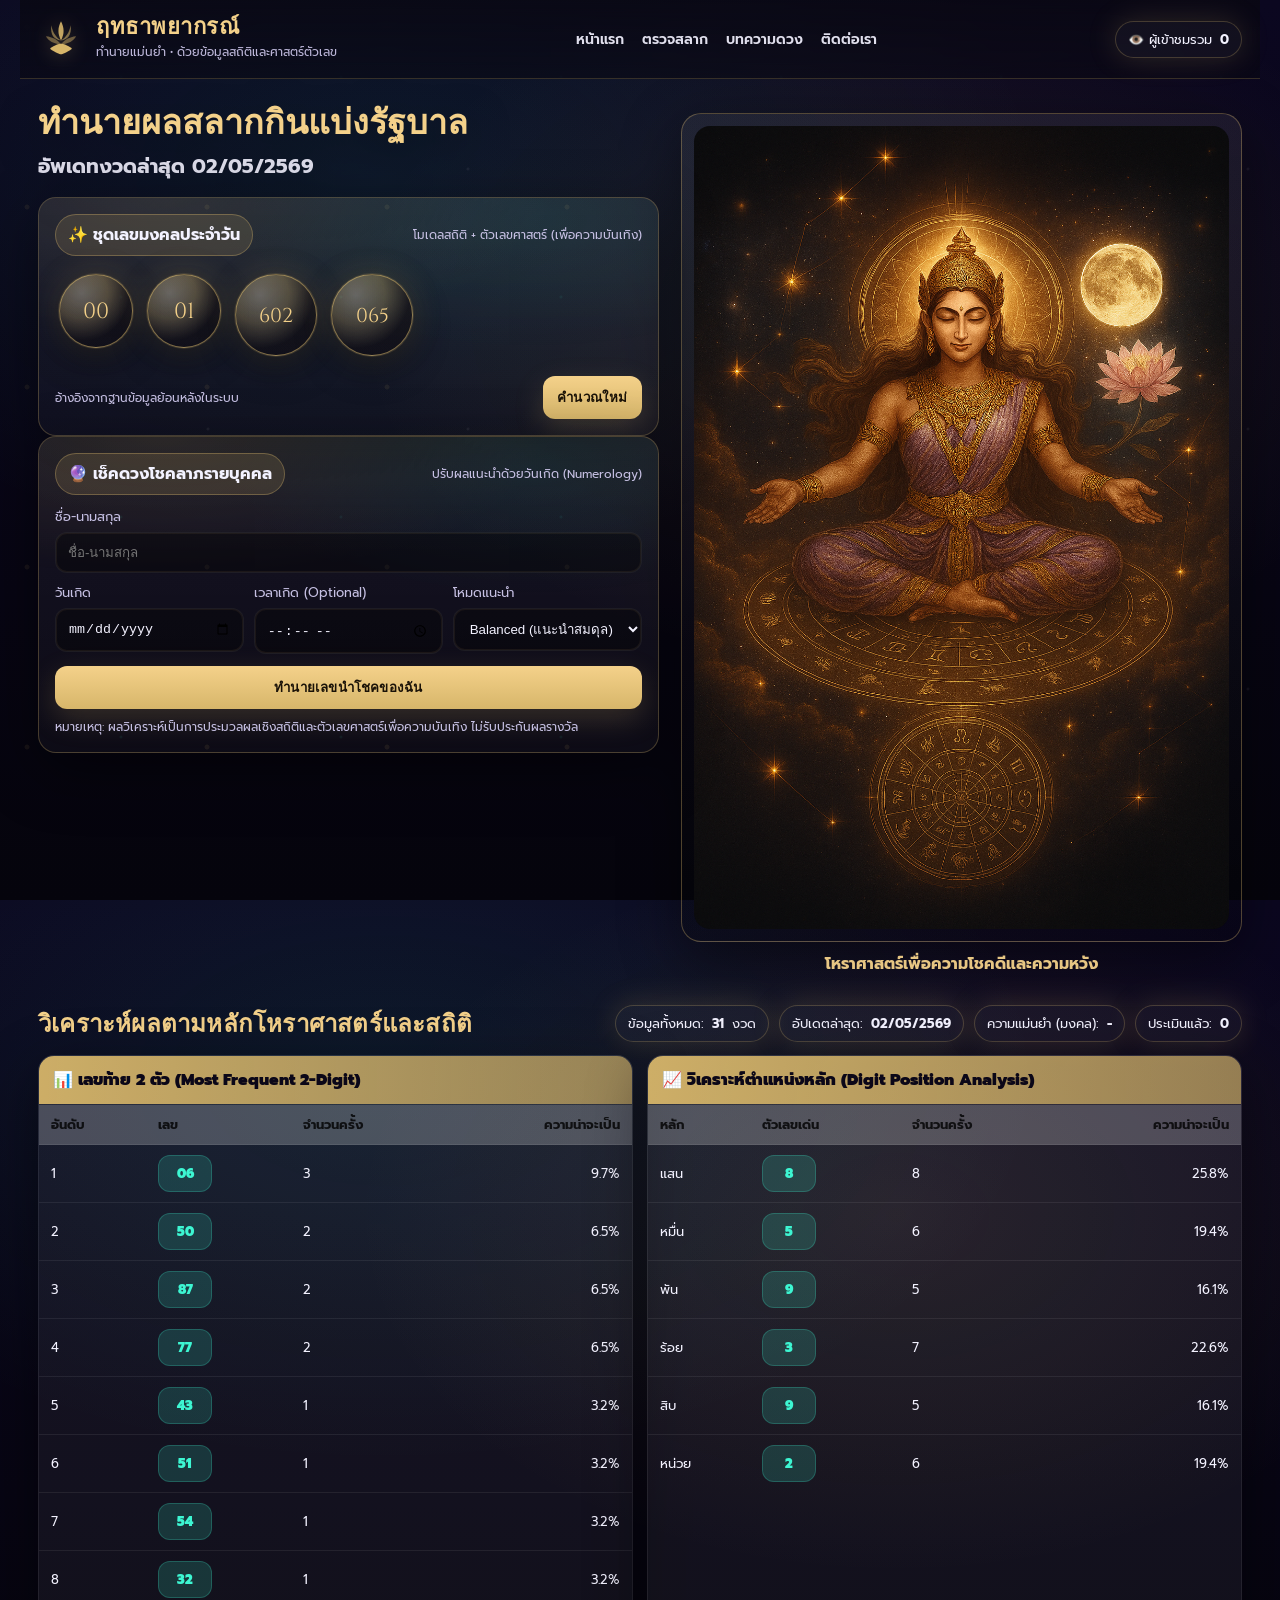
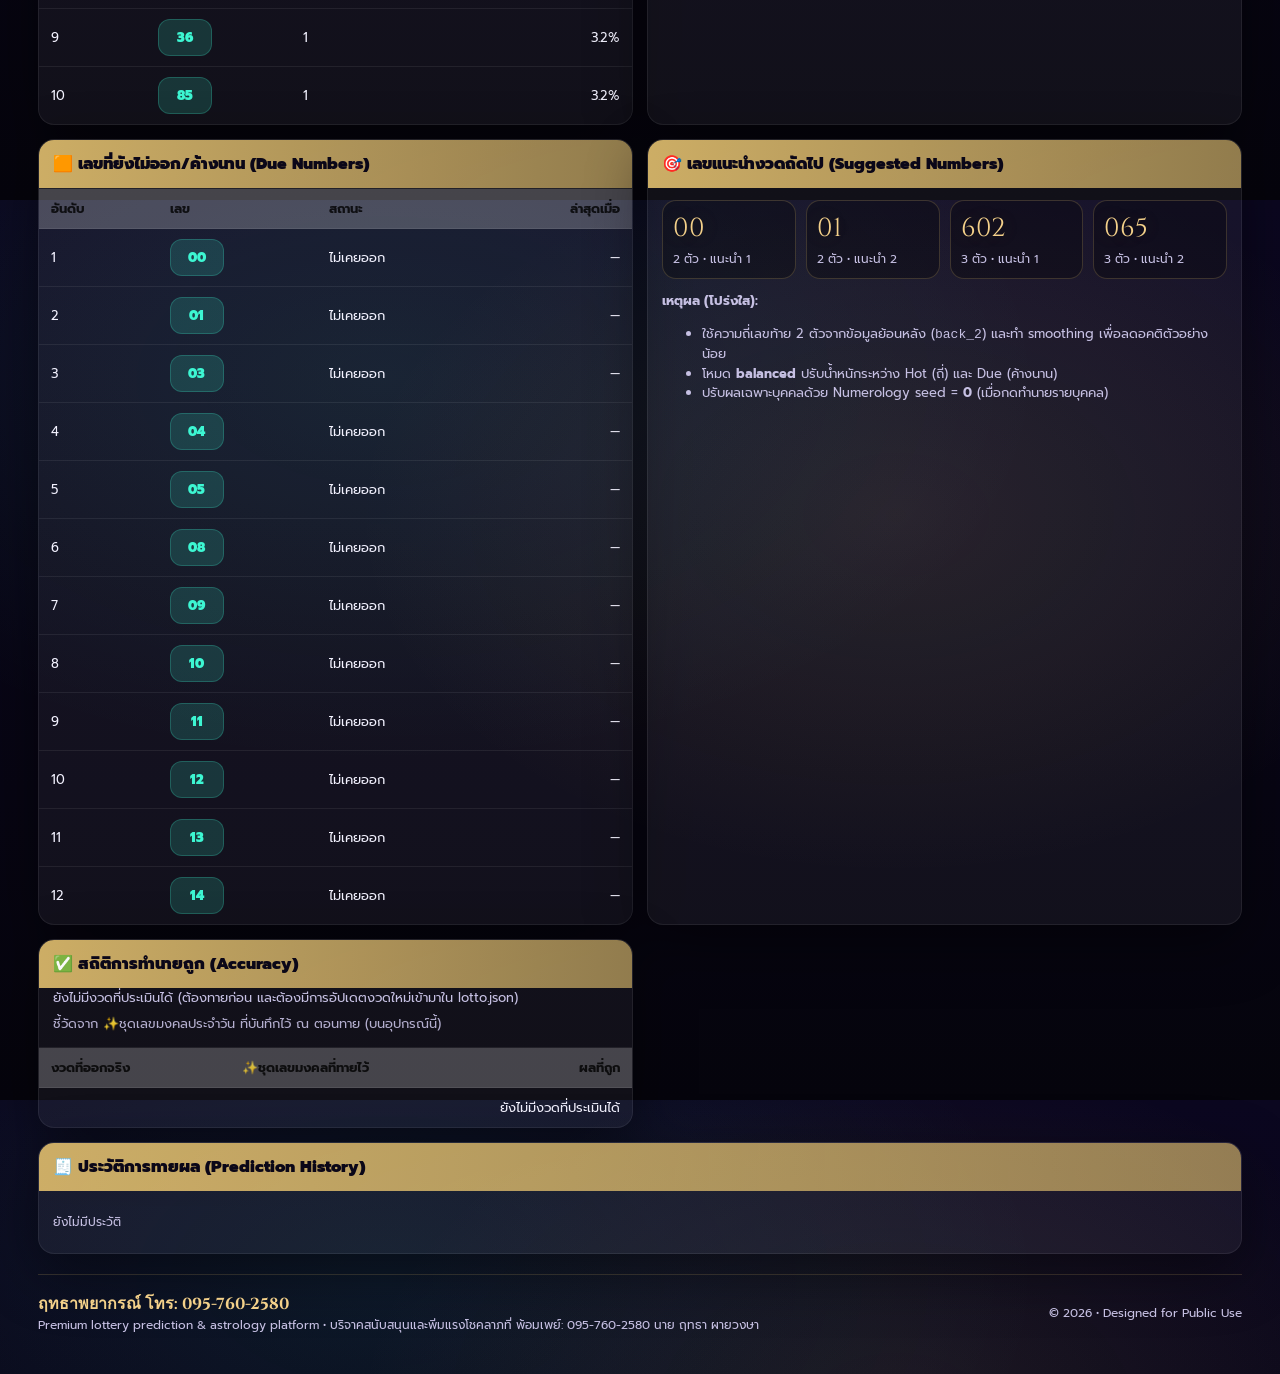
==== index.html @ 9508c060 "เปลี่ยนชื่อเพจเป็นฤทธาพยากรณ์" ====
<!DOCTYPE html>
<html lang="th">
<head>
  <meta charset="UTF-8" />
  <meta name="viewport" content="width=device-width, initial-scale=1.0" />
  <title>ฤทธาพยากรณ์ • Premium Lottery & Astrology</title>
  <link rel="preconnect" href="https://fonts.googleapis.com">
  <link rel="preconnect" href="https://fonts.gstatic.com" crossorigin>
  <link href="https://fonts.googleapis.com/css2?family=Cinzel:wght@500;700&family=Prompt:wght@300;400;600;700&display=swap" rel="stylesheet">
  <link rel="stylesheet" href="style.css" />
</head>
<body>
  <div class="bg" aria-hidden="true"></div>

  <header class="nav">
    <div class="brand">
      <div class="brand-mark" aria-hidden="true">
        <!-- Lotus / sacred mark (inline SVG) -->
        <svg width="44" height="44" viewBox="0 0 64 64" fill="none" xmlns="http://www.w3.org/2000/svg">
          <path d="M32 6c5 10 5 18 0 28C27 24 27 16 32 6Z" fill="currentColor" opacity="0.9"/>
          <path d="M18 12c2 11 7 18 14 22-10-1-16-8-14-22Z" fill="currentColor" opacity="0.55"/>
          <path d="M46 12c2 14-4 21-14 22 7-4 12-11 14-22Z" fill="currentColor" opacity="0.55"/>
          <path d="M10 28c10 1 17 5 22 12-11-1-18-5-22-12Z" fill="currentColor" opacity="0.45"/>
          <path d="M54 28c-4 7-11 11-22 12 5-7 12-11 22-12Z" fill="currentColor" opacity="0.45"/>
          <path d="M16 46c7-5 13-7 16-7s9 2 16 7c-8 6-14 8-16 8s-8-2-16-8Z" fill="currentColor"/>
        </svg>
      </div>
      <div class="brand-text">
        <div class="brand-title">ฤทธาพยากรณ์</div>
        <div class="brand-sub">ทำนายแม่นยำ • ด้วยข้อมูลสถิติและศาสตร์ตัวเลข</div>
      </div>
    </div>

    <nav class="menu" aria-label="Primary">
      <a href="#home">หน้าแรก</a>
      <a href="#check">ตรวจสลาก</a>
      <a href="#insight">บทความดวง</a>
      <a href="#contact">ติดต่อเรา</a>
    </nav>

    <div class="nav-meta" title="page views">
      <span class="pill">👁️ ผู้เข้าชมรวม <b id="viewer">0</b></span>
    </div>
  </header>

  <main class="wrap" id="home">
    <section class="hero">
      <div class="hero-left">
        <h1 class="hero-title">ทำนายผลสลากกินแบ่งรัฐบาล<br><span class="hero-date" id="drawDateLabel">งวดถัดไป</span></h1>

        <div class="panel">
          <div class="panel-head">
            <span class="panel-chip">✨ ชุดเลขมงคลประจำวัน</span>
            <span class="panel-note" id="modelNote">กำลังโหลดข้อมูล…</span>
          </div>
          <div class="lucky-row" id="luckyCircles" aria-live="polite"></div>
          <div class="panel-foot">
            <div class="hint">อ้างอิงจากฐานข้อมูลย้อนหลังในระบบ <code></code></div>
            <button class="btn" id="btnRefresh" type="button">คำนวณใหม่</button>
          </div>
        </div>

        <div class="panel" id="check">
          <div class="panel-head">
            <span class="panel-chip">🔮 เช็คดวงโชคลาภรายบุคคล</span>
            <span class="panel-note">ปรับผลแนะนำด้วยวันเกิด (Numerology)</span>
          </div>

          <div class="form">
            <label>ชื่อ-นามสกุล</label>
            <input id="nameInput" class="input" placeholder="ชื่อ-นามสกุล" autocomplete="name" />

            <div class="grid3">
              <div>
                <label>วันเกิด</label>
                <input id="dobInput" class="input" type="date" />
              </div>
              <div>
                <label>เวลาเกิด (Optional)</label>
                <input id="tobInput" class="input" type="time" />
              </div>
              <div>
                <label>โหมดแนะนำ</label>
                <select id="modeInput" class="input">
                  <option value="balanced">Balanced (แนะนำสมดุล)</option>
                  <option value="hot">Hot (ตามสถิติถี่)</option>
                  <option value="due">Due (เน้นเลขค้าง)</option>
                </select>
              </div>
            </div>

            <button class="btn btn-wide" id="btnPersonal" type="button">ทำนายเลขนำโชคของฉัน</button>
            <div class="disclaimer">หมายเหตุ: ผลวิเคราะห์เป็นการประมวลผลเชิงสถิติและตัวเลขศาสตร์เพื่อความบันเทิง ไม่รับประกันผลรางวัล</div>
          </div>
        </div>
      </div>

      <div class="hero-right" aria-label="Hero artwork panel">
        <div class="art-frame">
          <img id="heroImg" src="hero-main.png" alt="ภาพจักรวาลและวงล้อจักรราศี" onerror="this.style.display='none';document.getElementById('artFallback').style.display='grid'" />
          <div id="artFallback" class="art-fallback" style="display:none">วางไฟล์ภาพ: <code>hero-main.png</code></div>
        </div>
        <div class="art-caption">โหราศาสตร์เพื่อความโชคดีและความหวัง</div>
      </div>
    </section>

    <section class="dash" id="insight">
      <div class="dash-head">
        <h2>วิเคราะห์ผลตามหลักโหราศาสตร์และสถิติ</h2>
        <div class="dash-meta">
          <span class="pill">ข้อมูลทั้งหมด: <b id="totalDraws">0</b> งวด</span>
          <span class="pill">อัปเดตล่าสุด: <b id="latestDate">-</b></span>
          <span class="pill">ความแม่นยำ (มงคล): <b id="accuracyRate">-</b></span>
          <span class="pill">ประเมินแล้ว: <b id="accuracyCount">0</b></span>
        </div>
      </div>

      <div class="cards">
        <div class="card">
          <div class="card-title">📊 เลขท้าย 2 ตัว (Most Frequent 2-Digit)</div>
          <table class="table">
            <thead><tr><th>อันดับ</th><th>เลข</th><th>จำนวนครั้ง</th><th>ความน่าจะเป็น</th></tr></thead>
            <tbody id="tblTop2"></tbody>
          </table>
        </div>

        <div class="card">
          <div class="card-title">📈 วิเคราะห์ตำแหน่งหลัก (Digit Position Analysis)</div>
          <table class="table">
            <thead><tr><th>หลัก</th><th>ตัวเลขเด่น</th><th>จำนวนครั้ง</th><th>ความน่าจะเป็น</th></tr></thead>
            <tbody id="tblPos"></tbody>
          </table>
        </div>

        <div class="card">
          <div class="card-title">🟧 เลขที่ยังไม่ออก/ค้างนาน (Due Numbers)</div>
          <table class="table">
            <thead><tr><th>อันดับ</th><th>เลข</th><th>สถานะ</th><th>ล่าสุดเมื่อ</th></tr></thead>
            <tbody id="tblDue"></tbody>
          </table>
        </div>

        <div class="card">
          <div class="card-title">🎯 เลขแนะนำงวดถัดไป (Suggested Numbers)</div>
          <div class="suggest-grid" id="suggestGrid"></div>
          <div class="why" id="suggestWhy"></div>
        </div>

        <div class="card">
          <div class="card-title">✅ สถิติการทำนายถูก (Accuracy)</div>
          <div class="why" id="accuracyDetails">กำลังคำนวณ…</div>
          <table class="table">
            <thead><tr><th>งวดที่ออกจริง</th><th>✨ชุดเลขมงคลที่ทายไว้</th><th>ผลที่ถูก</th></tr></thead>
            <tbody id="tblHits"></tbody>
          </table>
        </div>

        <div class="card card-wide">
          <div class="card-title">🧾 ประวัติการทายผล (Prediction History)</div>
          <div id="history" class="history"></div>
        </div>
      </div>
    </section>

    <footer class="footer" id="contact">
      <div class="footer-inner">
        <div>
          <div class="footer-title">ฤทธาพยากรณ์ โทร: 095-760-2580</div>
          <div class="footer-sub">Premium lottery prediction & astrology platform • 
            บริจาคสนับสนุนและพิ่มแรงโชคลาภที่ พ้อมเพย์: 095-760-2580 นาย ฤทธา ผายวงษา</div>
        </div>
        <div class="footer-note">© <span id="yearNow"></span> • Designed for Public Use</div>
      </div>
    </footer>
  </main>

  <script src="app.js"></script>
</body>
</html>
---- style.css ----
/* Premium mystical theme */
:root{
  --bg1:#05040c;
  --bg2:#0b0720;
  --violet:#2a0f5a;
  --violet2:#140a32;
  --obsidian:#090812;
  --gold:#d7b66a;
  --gold2:#f4d18a;
  --teal:#3df6d2;
  --text:#f3f2ff;
  --muted:#c6c0e3;
  --card:rgba(255,255,255,.06);
  --border:rgba(215,182,106,.35);
  --glow:0 0 30px rgba(215,182,106,.18);
  --shadow:0 18px 60px rgba(0,0,0,.45);
}
*{box-sizing:border-box}
html,body{height:100%}
body{
  margin:0;
  font-family: Prompt, system-ui, -apple-system, Segoe UI, sans-serif;
  color:var(--text);
  background:radial-gradient(1200px 700px at 30% 20%, rgba(61,246,210,.08), transparent 55%),
             radial-gradient(900px 600px at 70% 35%, rgba(215,182,106,.10), transparent 60%),
             linear-gradient(180deg, var(--bg2), var(--bg1));
  overflow-x:hidden;
}

/* cosmic background overlay */
.bg{
  position:fixed; inset:0; pointer-events:none; z-index:-1;
  background:
    radial-gradient(circle at 15% 15%, rgba(215,182,106,.10) 0 2px, transparent 3px) 0 0/180px 180px,
    radial-gradient(circle at 55% 35%, rgba(61,246,210,.08) 0 1px, transparent 2px) 0 0/220px 220px,
    radial-gradient(circle at 80% 65%, rgba(255,255,255,.07) 0 1px, transparent 2px) 0 0/260px 260px;
  opacity:.85;
}

.wrap{max-width:1240px; margin:0 auto; padding:0 18px 40px}

/* NAV */
.nav{
  max-width:1240px; margin:0 auto;
  padding:16px 18px;
  display:flex; align-items:center; gap:18px; justify-content:space-between;
  position:sticky; top:0; backdrop-filter: blur(10px);
  border-bottom:1px solid rgba(215,182,106,.22);
  background:linear-gradient(180deg, rgba(9,8,18,.80), rgba(9,8,18,.55));
  z-index:10;
}
.brand{display:flex; gap:12px; align-items:center}
.brand-mark{width:46px; height:46px; display:grid; place-items:center; color:var(--gold); filter:drop-shadow(0 0 10px rgba(215,182,106,.35))}
.brand-title{font-family:Cinzel, serif; letter-spacing:.5px; font-weight:700; color:var(--gold2); font-size:22px; line-height:1}
.brand-sub{font-size:12px; color:var(--muted); opacity:.95; margin-top:4px}
.menu{display:flex; gap:18px; align-items:center}
.menu a{color:var(--text); text-decoration:none; font-weight:600; font-size:14px; opacity:.92}
.menu a:hover{color:var(--gold2); text-shadow:var(--glow)}
.nav-meta .pill{white-space:nowrap}

.pill{
  display:inline-flex; gap:8px; align-items:center;
  padding:8px 12px;
  border:1px solid rgba(215,182,106,.25);
  border-radius:999px;
  background:rgba(255,255,255,.04);
  box-shadow:var(--glow);
  font-size:13px;
}

/* HERO */
.hero{display:grid; grid-template-columns: 1.05fr .95fr; gap:22px; padding:26px 0 10px; align-items:start}
.hero-title{margin:0 0 14px; font-family:Cinzel, serif; font-size:34px; line-height:1.15; color:var(--gold2); text-shadow:0 12px 40px rgba(0,0,0,.55)}
.hero-date{display:inline-block; font-family:Prompt, sans-serif; font-size:20px; color:var(--text); opacity:.9}

.panel{
  background:linear-gradient(180deg, rgba(255,255,255,.06), rgba(255,255,255,.03));
  border:1px solid rgba(215,182,106,.28);
  border-radius:18px;
  padding:16px;
  box-shadow:var(--shadow);
  position:relative;
  overflow:hidden;
}
.panel:before{
  content:"";
  position:absolute; inset:-1px;
  background:radial-gradient(600px 220px at 20% 0%, rgba(215,182,106,.18), transparent 65%),
             radial-gradient(500px 220px at 80% 10%, rgba(61,246,210,.10), transparent 60%);
  opacity:.65;
  pointer-events:none;
}
.panel > *{position:relative}
.panel-head{display:flex; justify-content:space-between; align-items:center; gap:12px; margin-bottom:12px}
.panel-chip{display:inline-flex; align-items:center; gap:10px; padding:8px 12px; border-radius:999px; background:rgba(215,182,106,.14); border:1px solid rgba(215,182,106,.35); font-weight:700}
.panel-note{font-size:12px; color:var(--muted)}

.lucky-row{display:flex; gap:14px; flex-wrap:wrap; padding:6px 4px 10px}
.circle{
  width:74px; height:74px; border-radius:999px;
  display:grid; place-items:center;
  background:radial-gradient(circle at 30% 25%, rgba(255,255,255,.20), rgba(215,182,106,.12) 35%, rgba(9,8,18,.70) 65%),
             linear-gradient(180deg, rgba(215,182,106,.24), rgba(215,182,106,.08));
  border:1px solid rgba(215,182,106,.55);
  box-shadow: 0 0 0 1px rgba(215,182,106,.15), 0 12px 36px rgba(0,0,0,.45), 0 0 30px rgba(215,182,106,.22);
  font-family:Cinzel, serif;
  font-size:22px;
  color:var(--gold2);
}
.circle[data-kind="3d"]{width:82px; height:82px; font-size:20px}

.panel-foot{display:flex; justify-content:space-between; align-items:center; gap:12px; margin-top:10px}
.hint{font-size:12px; color:var(--muted)}

.form label{display:block; margin:10px 0 6px; color:var(--muted); font-size:13px}
.input{
  width:100%;
  padding:12px 12px;
  border-radius:12px;
  border:1px solid rgba(255,255,255,.08);
  background:rgba(0,0,0,.35);
  color:var(--text);
  outline:none;
  box-shadow: inset 0 0 0 1px rgba(215,182,106,.08);
}
.input:focus{border-color:rgba(215,182,106,.45); box-shadow:0 0 0 3px rgba(215,182,106,.13)}
.grid3{display:grid; grid-template-columns: 1fr 1fr 1fr; gap:10px}

.btn{
  border:none; cursor:pointer;
  padding:11px 14px;
  border-radius:12px;
  color:#1a1207;
  font-weight:800;
  letter-spacing:.2px;
  background: linear-gradient(180deg, var(--gold2), var(--gold));
  box-shadow: 0 10px 30px rgba(215,182,106,.20);
}
.btn:hover{filter:brightness(1.03)}
.btn:active{transform:translateY(1px)}
.btn-wide{width:100%; margin-top:12px}
.disclaimer{margin-top:10px; font-size:12px; color:var(--muted); line-height:1.4}

.hero-right{padding-top:8px}
.art-frame{
  border-radius:20px;
  border:1px solid rgba(215,182,106,.35);
  background:linear-gradient(180deg, rgba(255,255,255,.06), rgba(0,0,0,.25));
  padding:12px;
  box-shadow:var(--shadow);
}
.art-frame img{width:100%; height:auto; border-radius:16px; display:block}
.art-fallback{min-height:320px; border-radius:16px; display:grid; place-items:center; color:var(--muted); background:rgba(0,0,0,.25)}
.art-caption{text-align:center; margin-top:10px; color:var(--gold2); font-weight:700; opacity:.95}

/* DASH */
.dash{margin-top:18px}
.dash-head{display:flex; align-items:center; justify-content:space-between; gap:12px; flex-wrap:wrap; margin:16px 0 12px}
.dash-head h2{margin:0; font-family:Cinzel, serif; color:var(--gold2); letter-spacing:.2px}
.dash-meta{display:flex; gap:10px; flex-wrap:wrap}

.cards{display:grid; grid-template-columns: 1fr 1fr; gap:14px}
.card{
  background:rgba(255,255,255,.05);
  border:1px solid rgba(255,255,255,.07);
  border-radius:16px;
  overflow:hidden;
  box-shadow:var(--shadow);
}
.card-title{
  padding:12px 14px;
  font-weight:900;
  color:#0b0718;
  background:linear-gradient(90deg, rgba(215,182,106,.95), rgba(215,182,106,.65));
}
.table{width:100%; border-collapse:collapse}
.table th,.table td{padding:10px 12px; text-align:left; border-top:1px solid rgba(255,255,255,.07); font-size:13px}
.table th{color:rgba(0,0,0,.8); background:rgba(255,255,255,.22)}
.table td{color:var(--text)}
.table td:last-child, .table th:last-child{text-align:right}

.badge{
  display:inline-flex; align-items:center; justify-content:center;
  min-width:54px;
  padding:8px 10px;
  border-radius:12px;
  background:rgba(61,246,210,.16);
  border:1px solid rgba(61,246,210,.22);
  color:var(--teal);
  font-weight:900;
}

.suggest-grid{display:grid; grid-template-columns: repeat(4, 1fr); gap:10px; padding:12px 14px}
.suggest-box{
  border-radius:14px;
  background:rgba(0,0,0,.30);
  border:1px solid rgba(215,182,106,.22);
  padding:10px;
}
.suggest-num{font-family:Cinzel, serif; font-size:26px; color:var(--gold2); text-shadow:var(--glow)}
.suggest-tag{font-size:12px; color:var(--muted); margin-top:4px}

.why{padding:0 14px 14px; color:var(--muted); font-size:13px; line-height:1.5}

.card-wide{grid-column: 1 / -1}
.history{padding:12px 14px}
.history-item{padding:10px 0; border-top:1px solid rgba(255,255,255,.07)}
.history-item:first-child{border-top:none}
.history-meta{display:flex; justify-content:space-between; gap:10px; flex-wrap:wrap; color:var(--muted); font-size:12px}
.history-nums{margin-top:8px; display:flex; gap:8px; flex-wrap:wrap}
.smallpill{padding:8px 10px; border-radius:999px; border:1px solid rgba(215,182,106,.22); background:rgba(215,182,106,.10); color:var(--gold2); font-weight:900}

.footer{margin-top:20px; border-top:1px solid rgba(215,182,106,.22); padding:16px 0 0}
.footer-inner{display:flex; justify-content:space-between; align-items:center; gap:12px; flex-wrap:wrap}
.footer-title{font-family:Cinzel, serif; color:var(--gold2); font-weight:700}
.footer-sub{color:var(--muted); font-size:12px}
.footer-note{color:var(--muted); font-size:12px}

/* Responsive */
@media (max-width: 980px){
  .hero{grid-template-columns:1fr;}
  .grid3{grid-template-columns:1fr;}
  .cards{grid-template-columns:1fr;}
  .suggest-grid{grid-template-columns:repeat(2,1fr)}
  .menu{display:none}
}
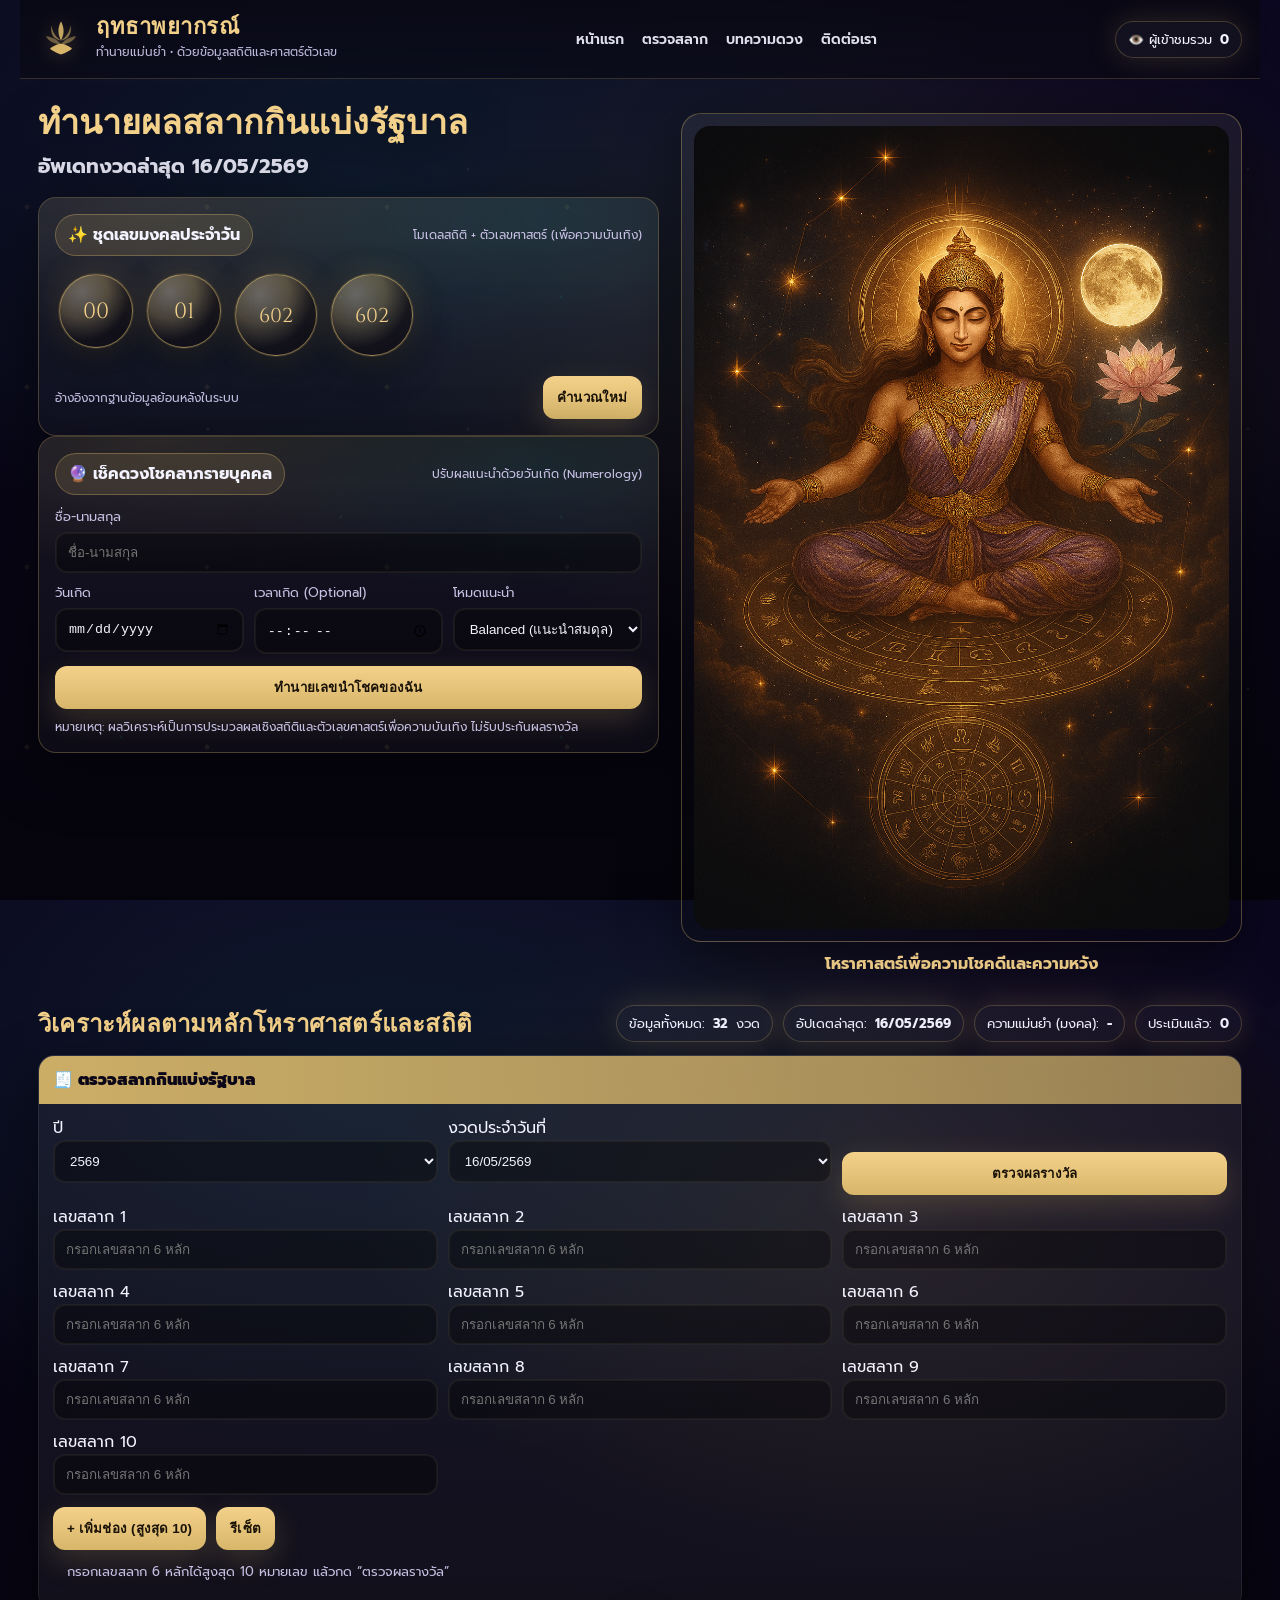
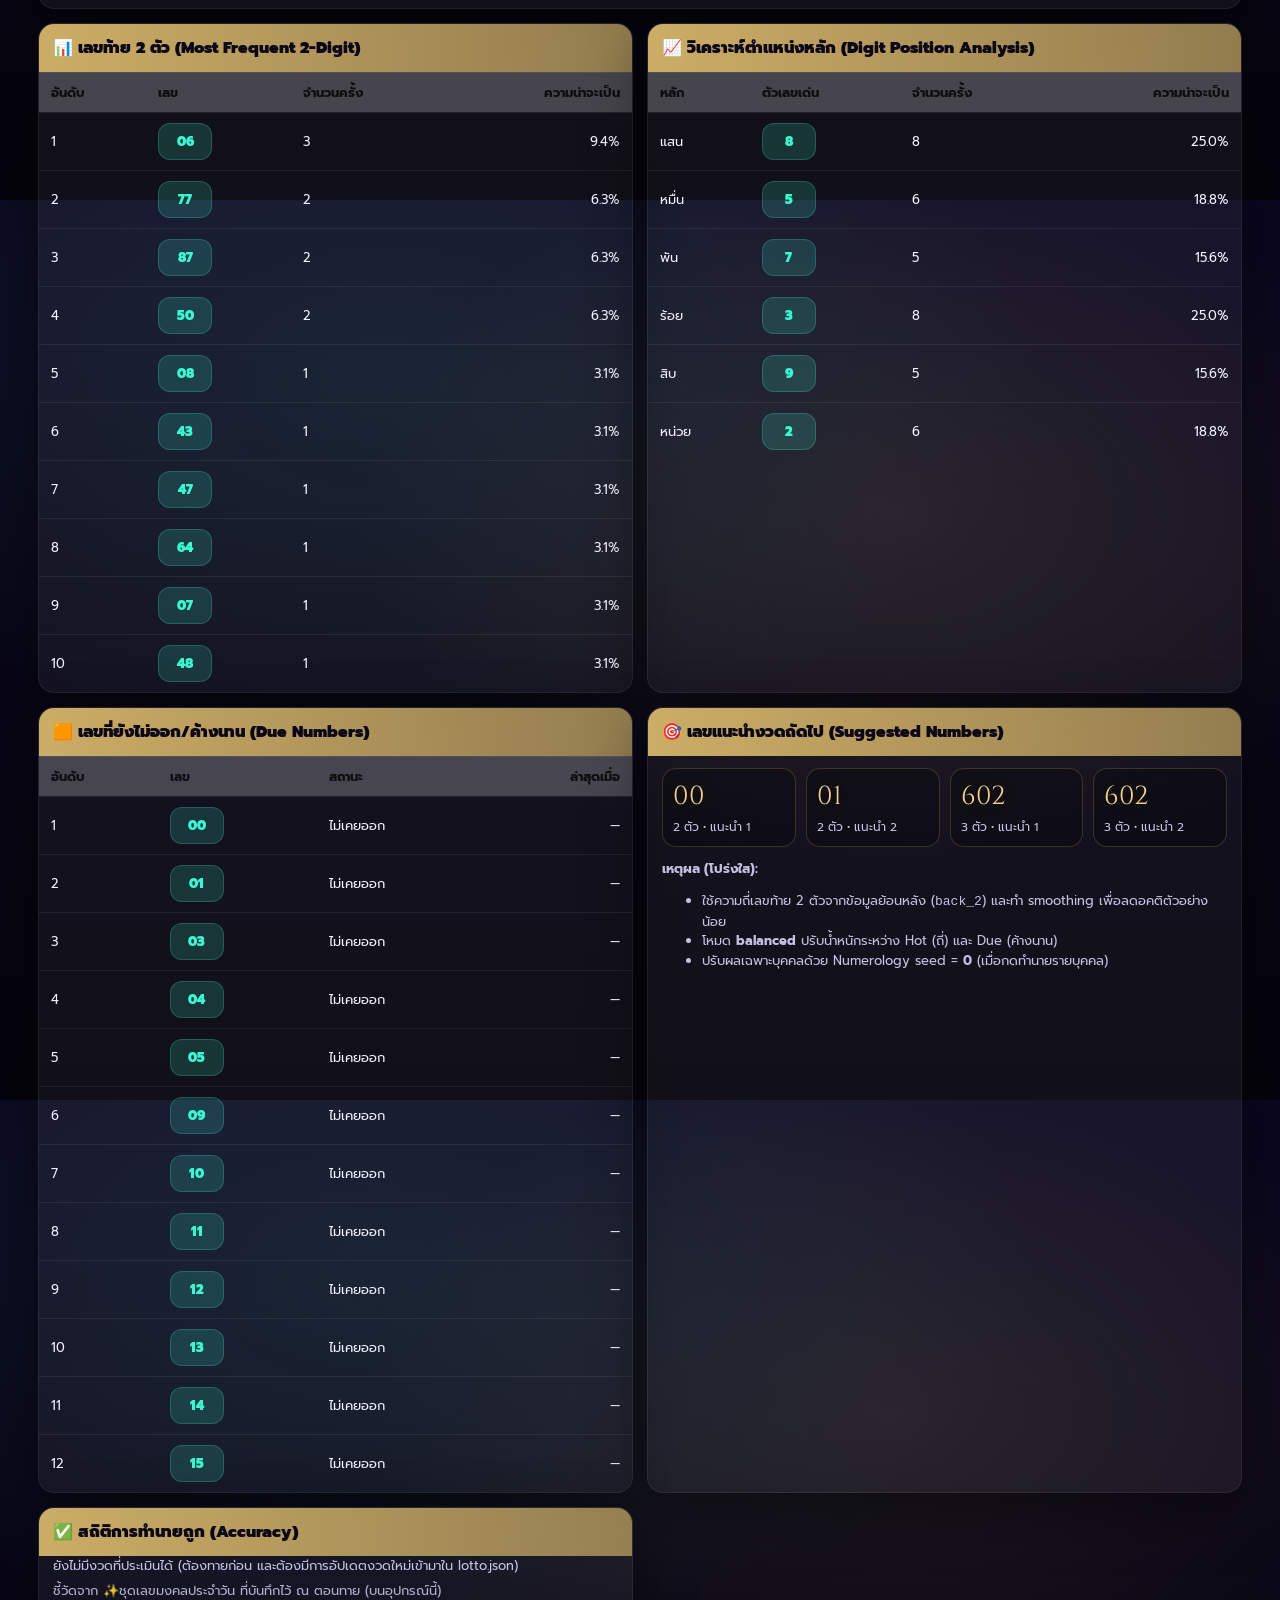
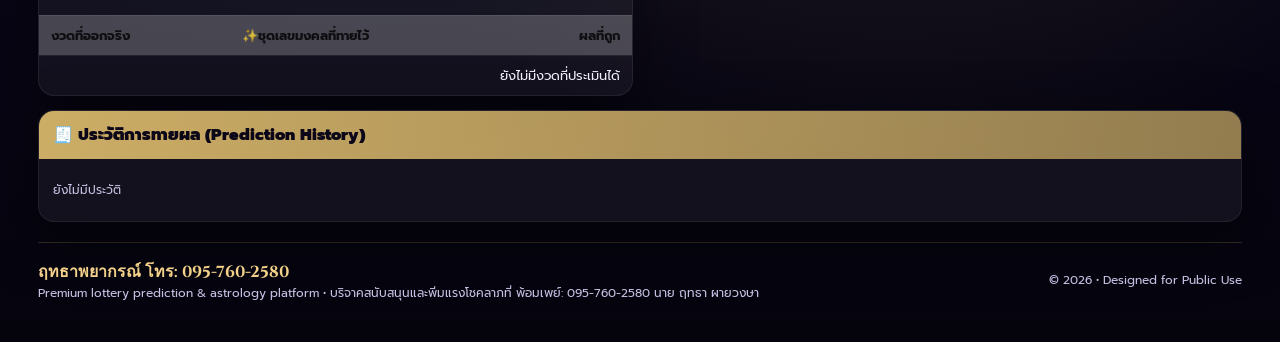
==== commit c01f25de: "Add files via upload" ====
--- a/index.html
+++ b/index.html
@@ -116,6 +116,39 @@
       </div>
 
       <div class="cards">
+
+<div class="card card-wide" id="ticket-check">
+  <div class="card-title">🧾 ตรวจสลากกินแบ่งรัฐบาล</div>
+
+  <div style="padding:12px 14px">
+    <div class="grid3" style="margin-bottom:10px">
+      <div>
+        <label>ปี</label>
+        <select id="checkYear" class="input"></select>
+      </div>
+      <div>
+        <label>งวดประจำวันที่</label>
+        <select id="checkPeriod" class="input"></select>
+      </div>
+      <div>
+        <label>&nbsp;</label>
+        <button class="btn btn-wide" id="btnCheck">ตรวจผลรางวัล</button>
+      </div>
+    </div>
+
+    <div id="checkInputs" class="grid3"></div>
+
+    <div style="display:flex; gap:10px; margin-top:12px; flex-wrap:wrap">
+      <button class="btn" id="btnAddInput" type="button">+ เพิ่มช่อง (สูงสุด 10)</button>
+      <button class="btn" id="btnResetInputs" type="button">รีเซ็ต</button>
+    </div>
+
+    <div class="why" id="checkResult" style="margin-top:12px">
+      กรอกเลขสลาก 6 หลักได้สูงสุด 10 หมายเลข แล้วกด “ตรวจผลรางวัล”
+    </div>
+  </div>
+</div>
+
         <div class="card">
           <div class="card-title">📊 เลขท้าย 2 ตัว (Most Frequent 2-Digit)</div>
           <table class="table">
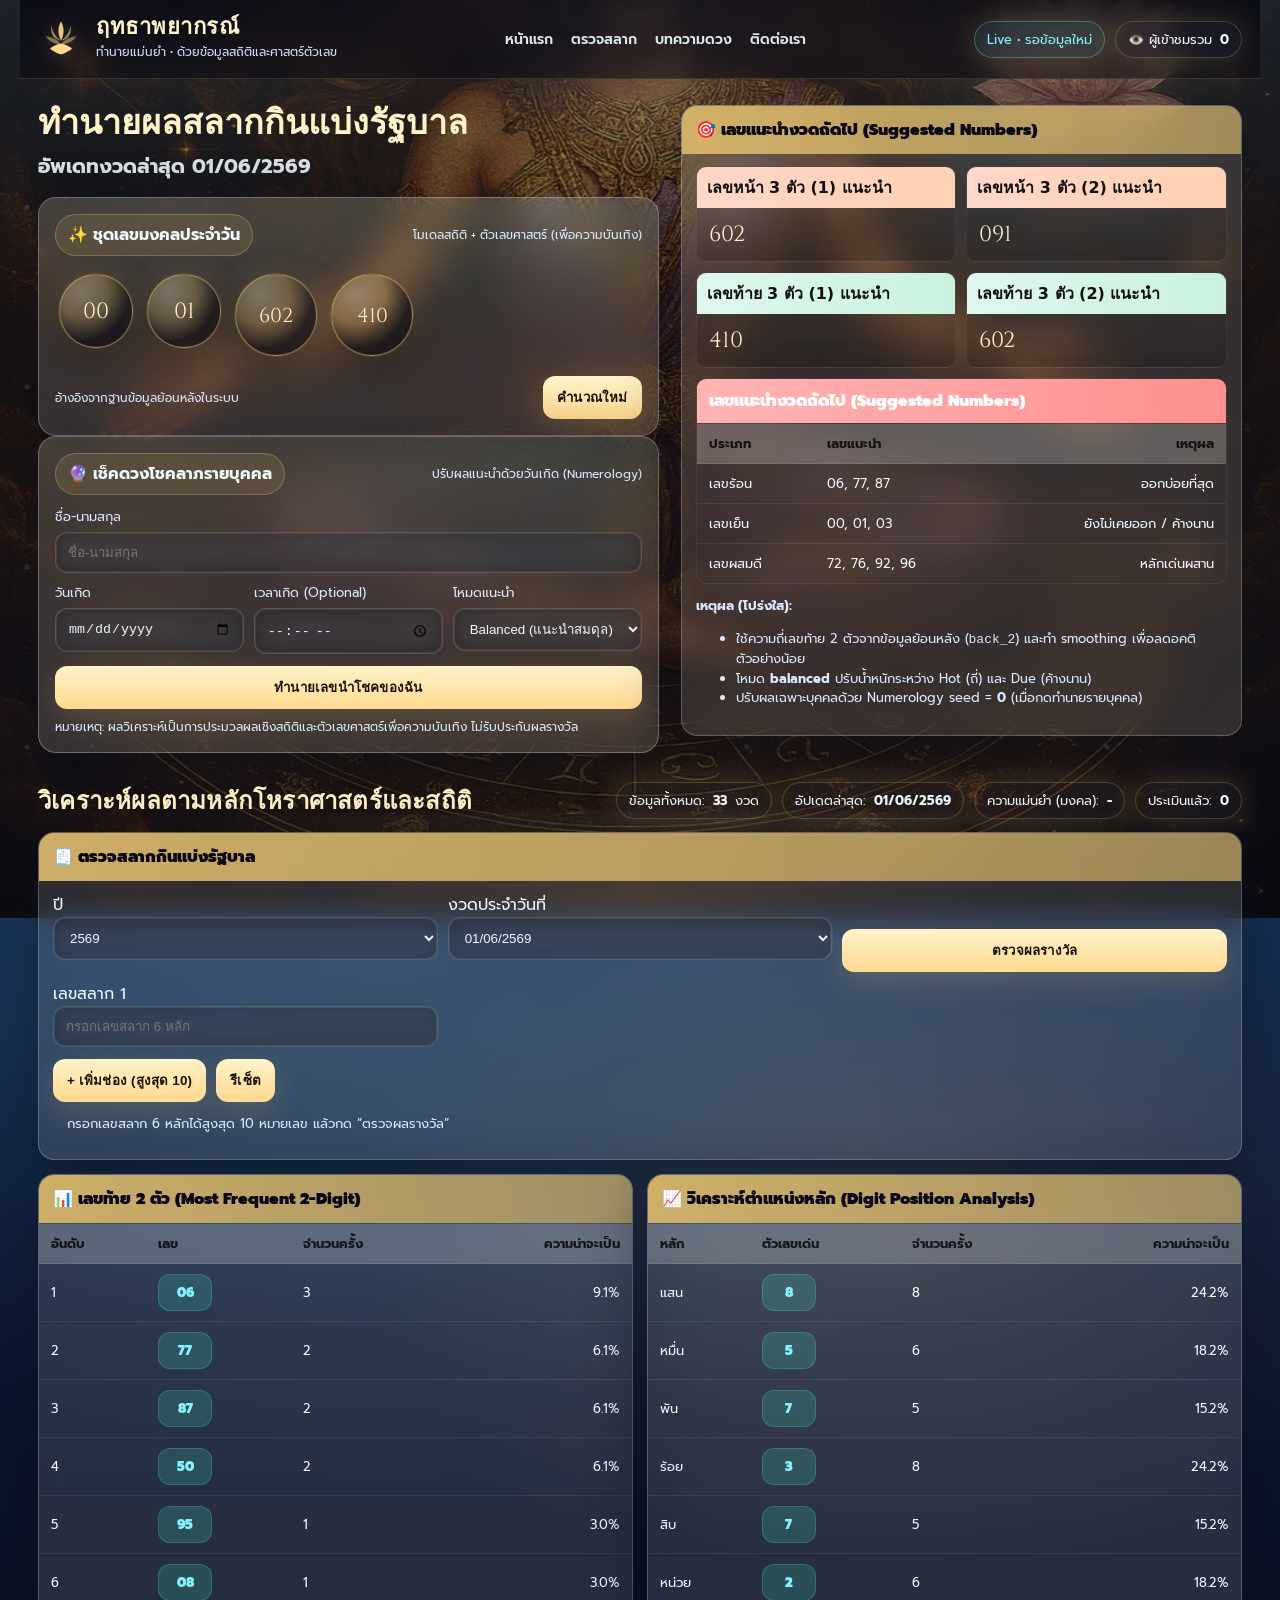
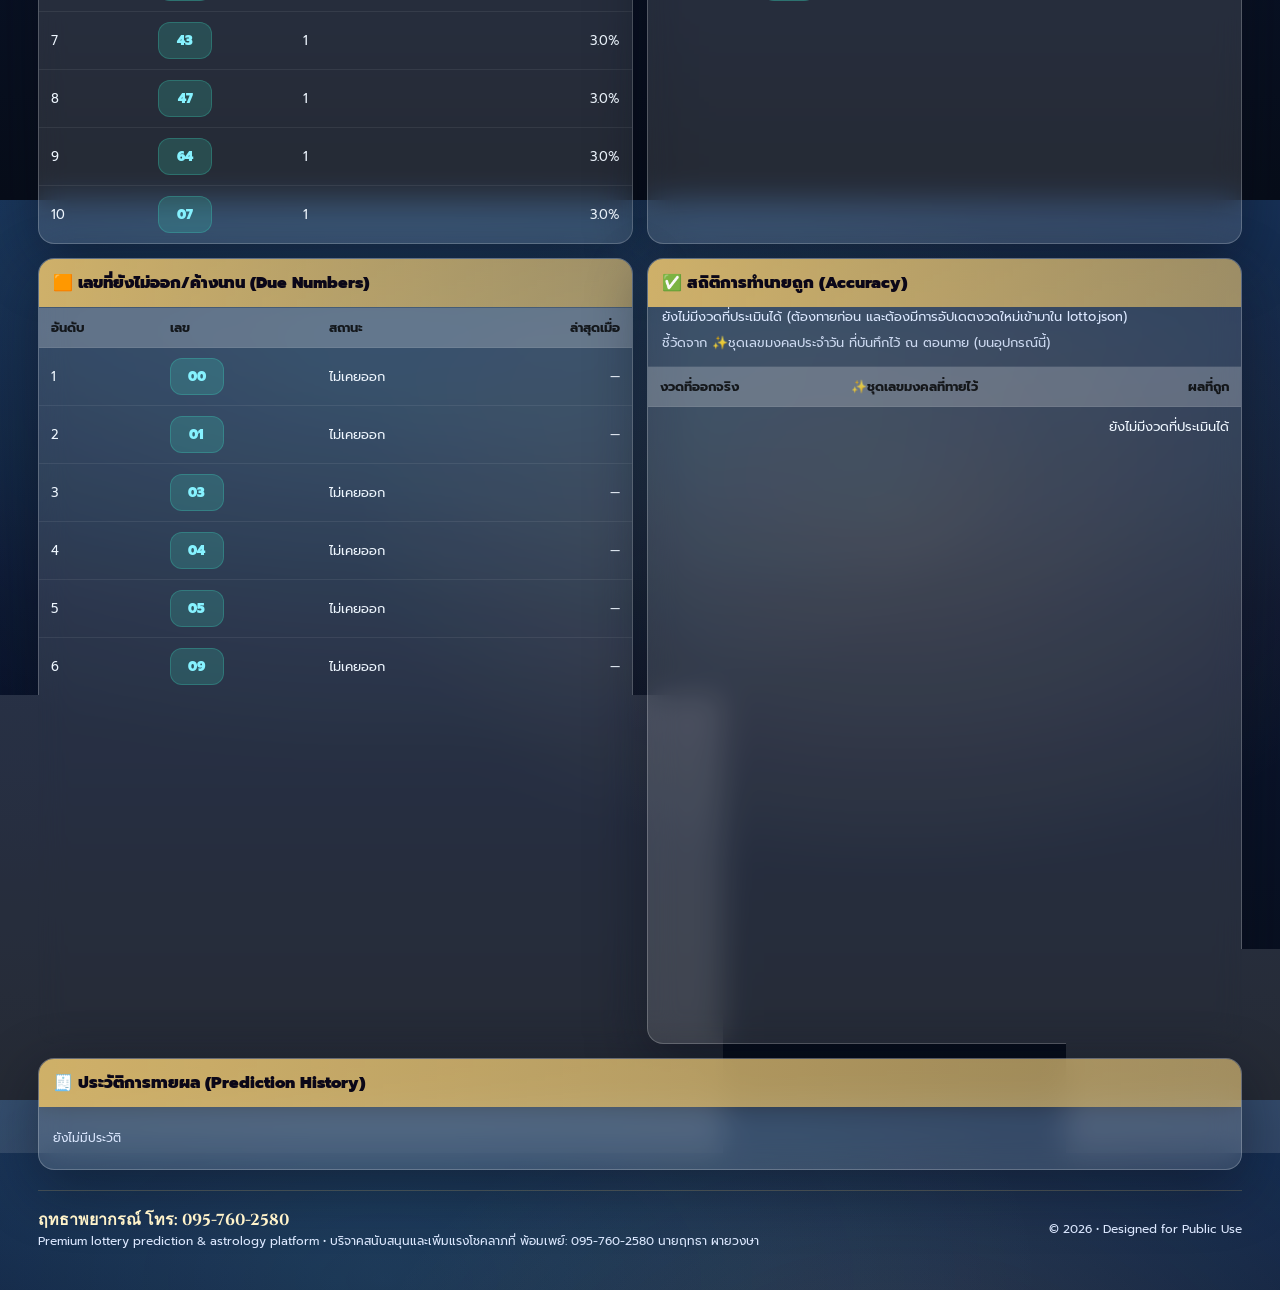
==== commit 0b5ddcab: "Add files via upload" ====
--- a/index.html
+++ b/index.html
@@ -8,6 +8,27 @@
   <link rel="preconnect" href="https://fonts.gstatic.com" crossorigin>
   <link href="https://fonts.googleapis.com/css2?family=Cinzel:wght@500;700&family=Prompt:wght@300;400;600;700&display=swap" rel="stylesheet">
   <link rel="stylesheet" href="style.css" />
+  <link rel="manifest" href="/manifest.json" />
+  <meta name="theme-color" content="#07111f" />
+  <meta name="mobile-web-app-capable" content="yes" />
+  <meta name="apple-mobile-web-app-status-bar-style" content="black-translucent" />
+  <meta name="apple-mobile-web-app-title" content="LotteryApp" />
+  <link rel="apple-touch-icon" sizes="57x57" href="/icon.ico/apple-icon-57x57.png" />
+  <link rel="apple-touch-icon" sizes="60x60" href="/icon.ico/apple-icon-60x60.png" />
+  <link rel="apple-touch-icon" sizes="72x72" href="/icon.ico/apple-icon-72x72.png" />
+  <link rel="apple-touch-icon" sizes="76x76" href="/icon.ico/apple-icon-76x76.png" />
+  <link rel="apple-touch-icon" sizes="114x114" href="/icon.ico/apple-icon-114x114.png" />
+  <link rel="apple-touch-icon" sizes="120x120" href="/icon.ico/apple-icon-120x120.png" />
+  <link rel="apple-touch-icon" sizes="144x144" href="/icon.ico/apple-icon-144x144.png" />
+  <link rel="apple-touch-icon" sizes="152x152" href="/icon.ico/apple-icon-152x152.png" />
+  <link rel="apple-touch-icon" sizes="180x180" href="/icon.ico/apple-icon-180x180.png" />
+  <link rel="icon" type="image/png" sizes="192x192" href="/icon.ico/android-icon-192x192.png" />
+  <link rel="icon" type="image/png" sizes="32x32" href="/icon.ico/favicon-32x32.png" />
+  <link rel="icon" type="image/png" sizes="96x96" href="/icon.ico/favicon-96x96.png" />
+  <link rel="icon" type="image/png" sizes="16x16" href="/icon.ico/favicon-16x16.png" />
+  <script async src="https://pagead2.googlesyndication.com/pagead/js/adsbygoogle.js?client=ca-pub-1865252536907079" crossorigin="anonymous"></script>
+
+
 </head>
 <body>
   <div class="bg" aria-hidden="true"></div>
@@ -38,7 +59,9 @@
       <a href="#contact">ติดต่อเรา</a>
     </nav>
 
-    <div class="nav-meta" title="page views">
+    <div class="nav-meta" title="live status">
+      <button id="installBtn" class="btn install-btn" type="button" hidden>📲 ติดตั้งแอป</button>
+      <span class="pill live-pill" id="realtimeStatus">Live • พร้อมรับอัปเดตแบบเรียลไทม์</span>
       <span class="pill">👁️ ผู้เข้าชมรวม <b id="viewer">0</b></span>
     </div>
   </header>
@@ -95,13 +118,46 @@
         </div>
       </div>
 
-      <div class="hero-right" aria-label="Hero artwork panel">
-        <div class="art-frame">
-          <img id="heroImg" src="hero-main.png" alt="ภาพจักรวาลและวงล้อจักรราศี" onerror="this.style.display='none';document.getElementById('artFallback').style.display='grid'" />
-          <div id="artFallback" class="art-fallback" style="display:none">วางไฟล์ภาพ: <code>hero-main.png</code></div>
-        </div>
-        <div class="art-caption">โหราศาสตร์เพื่อความโชคดีและความหวัง</div>
-      </div>
+ 
+<div class="card">
+          <div class="card-title">🎯 เลขแนะนำงวดถัดไป (Suggested Numbers)</div>
+
+          <div class="suggest-recs">
+            <div class="recommend-row">
+              <div class="rec-panel rec-peach">
+                <div class="rec-head">เลขหน้า 3 ตัว (1) แนะนำ</div>
+                <div class="rec-body" id="recFront3_1">---</div>
+              </div>
+              <div class="rec-panel rec-peach">
+                <div class="rec-head">เลขหน้า 3 ตัว (2) แนะนำ</div>
+                <div class="rec-body" id="recFront3_2">---</div>
+              </div>
+            </div>
+
+            <div class="recommend-row">
+              <div class="rec-panel rec-green">
+                <div class="rec-head">เลขท้าย 3 ตัว (1) แนะนำ</div>
+                <div class="rec-body" id="recBack3_1">---</div>
+              </div>
+              <div class="rec-panel rec-green">
+                <div class="rec-head">เลขท้าย 3 ตัว (2) แนะนำ</div>
+                <div class="rec-body" id="recBack3_2">---</div>
+              </div>
+            </div>
+
+            <div class="suggest-big">
+              <div class="suggest-big-head">เลขแนะนำงวดถัดไป (Suggested Numbers)</div>
+              <table class="table suggest-table">
+                <thead><tr><th>ประเภท</th><th>เลขแนะนำ</th><th>เหตุผล</th></tr></thead>
+                <tbody id="suggestTableBody"></tbody>
+              </table>
+            </div>
+          </div>
+
+          <div class="why" id="suggestWhy"></div>
+        </div>
+
+
     </section>
 
     <section class="dash" id="insight">
@@ -173,11 +229,7 @@
           </table>
         </div>
 
-        <div class="card">
-          <div class="card-title">🎯 เลขแนะนำงวดถัดไป (Suggested Numbers)</div>
-          <div class="suggest-grid" id="suggestGrid"></div>
-          <div class="why" id="suggestWhy"></div>
-        </div>
+        
 
         <div class="card">
           <div class="card-title">✅ สถิติการทำนายถูก (Accuracy)</div>
@@ -200,7 +252,7 @@
         <div>
           <div class="footer-title">ฤทธาพยากรณ์ โทร: 095-760-2580</div>
           <div class="footer-sub">Premium lottery prediction & astrology platform • 
-            บริจาคสนับสนุนและพิ่มแรงโชคลาภที่ พ้อมเพย์: 095-760-2580 นาย ฤทธา ผายวงษา</div>
+            บริจาคสนับสนุนและเพิ่มแรงโชคลาภที่ พ้อมเพย์: 095-760-2580 นายฤทธา ผายวงษา</div>
         </div>
         <div class="footer-note">© <span id="yearNow"></span> • Designed for Public Use</div>
       </div>
@@ -208,5 +260,57 @@
   </main>
 
   <script src="app.js"></script>
+  <script>
+    if ('serviceWorker' in navigator) {
+      window.addEventListener('load', () => {
+        navigator.serviceWorker.register('/sw.js').then((registration) => {
+          console.log('Service Worker registered successfully:', registration.scope);
+        }).catch((error) => {
+          console.error('Service Worker registration failed:', error);
+        });
+      });
+    }
+
+    const installBtn = document.getElementById('installBtn');
+    let deferredPrompt = null;
+
+    window.addEventListener('beforeinstallprompt', (event) => {
+      event.preventDefault();
+      deferredPrompt = event;
+      if (installBtn && !window.matchMedia('(display-mode: standalone)').matches) {
+        installBtn.hidden = false;
+      }
+    });
+
+    if (installBtn) {
+      installBtn.addEventListener('click', async () => {
+        if (!deferredPrompt) {
+          installBtn.hidden = true;
+          return;
+        }
+
+        installBtn.disabled = true;
+        installBtn.textContent = 'กำลังเปิดตัวติดตั้ง…';
+
+        try {
+          deferredPrompt.prompt();
+          const { outcome } = await deferredPrompt.userChoice;
+          console.log('Install prompt outcome:', outcome);
+        } catch (error) {
+          console.error('Install prompt error:', error);
+        } finally {
+          deferredPrompt = null;
+          installBtn.hidden = true;
+        }
+      });
+    }
+
+    window.addEventListener('appinstalled', () => {
+      console.log('PWA installed successfully');
+      if (installBtn) {
+        installBtn.hidden = true;
+      }
+    });
+  </script>
 </body>
 </html>
--- a/style.css
+++ b/style.css
@@ -1,19 +1,19 @@
 /* Premium mystical theme */
 :root{
-  --bg1:#05040c;
-  --bg2:#0b0720;
-  --violet:#2a0f5a;
-  --violet2:#140a32;
-  --obsidian:#090812;
-  --gold:#d7b66a;
-  --gold2:#f4d18a;
-  --teal:#3df6d2;
-  --text:#f3f2ff;
-  --muted:#c6c0e3;
-  --card:rgba(255,255,255,.06);
-  --border:rgba(215,182,106,.35);
-  --glow:0 0 30px rgba(215,182,106,.18);
-  --shadow:0 18px 60px rgba(0,0,0,.45);
+  --bg1:#07111f;
+  --bg2:#10213a;
+  --violet:#1d3762;
+  --violet2:#0b1730;
+  --obsidian:#08111e;
+  --gold:#ffd98f;
+  --gold2:#fff3ca;
+  --teal:#86f2ff;
+  --text:#eff7ff;
+  --muted:#dce8ff;
+  --card:rgba(255,255,255,.08);
+  --border:rgba(255,255,255,.15);
+  --glow:0 0 30px rgba(255,214,129,.18);
+  --shadow:0 18px 60px rgba(7,12,24,.45);
 }
 *{box-sizing:border-box}
 html,body{height:100%}
@@ -21,22 +21,66 @@
   margin:0;
   font-family: Prompt, system-ui, -apple-system, Segoe UI, sans-serif;
   color:var(--text);
-  background:radial-gradient(1200px 700px at 30% 20%, rgba(61,246,210,.08), transparent 55%),
-             radial-gradient(900px 600px at 70% 35%, rgba(215,182,106,.10), transparent 60%),
-             linear-gradient(180deg, var(--bg2), var(--bg1));
   overflow-x:hidden;
+  background:
+    radial-gradient(1200px 700px at 30% 20%, rgba(134,242,255,.10), transparent 55%),
+    radial-gradient(900px 600px at 70% 35%, rgba(255,217,143,.12), transparent 60%),
+    linear-gradient(180deg, #173156 0%, #0b1630 45%, #070d19 100%);
+}
+
+body::after{
+  content:"";
+  position:fixed; inset:0;
+  width:100vw; height:100vh;
+  background:
+    linear-gradient(180deg, rgba(7,10,20,.42), rgba(7,10,20,.68)),
+    url('hero-main.png') center/cover no-repeat;
+  z-index:-2;
+  transform:translate3d(var(--parallax-x, 0px), var(--parallax-y, 0px), 0) scale(1.04);
+  will-change:transform;
+}
+
+body::before{
+  content:"";
+  position:fixed; inset:-10% -5% auto; height:42vh;
+  background:
+    radial-gradient(circle at 50% 20%, rgba(255,255,255,.18), transparent 25%),
+    linear-gradient(180deg, rgba(144,224,255,.12), rgba(144,224,255,0));
+  filter:blur(8px);
+  pointer-events:none;
+  z-index:-1;
+  animation: drift 18s ease-in-out infinite alternate;
+}
+
+body:hover::after,
+body.scrolled::after{
+  animation: floatBg 18s ease-in-out infinite;
 }
 
 /* cosmic background overlay */
 .bg{
   position:fixed; inset:0; pointer-events:none; z-index:-1;
+  background:linear-gradient(180deg, rgba(255,255,255,.04), rgba(255,255,255,0));
   background:
-    radial-gradient(circle at 15% 15%, rgba(215,182,106,.10) 0 2px, transparent 3px) 0 0/180px 180px,
-    radial-gradient(circle at 55% 35%, rgba(61,246,210,.08) 0 1px, transparent 2px) 0 0/220px 220px,
-    radial-gradient(circle at 80% 65%, rgba(255,255,255,.07) 0 1px, transparent 2px) 0 0/260px 260px;
-  opacity:.85;
-}
-
+    radial-gradient(circle at 15% 15%, rgba(255,255,255,.12) 0 2px, transparent 3px) 0 0/180px 180px,
+    radial-gradient(circle at 55% 35%, rgba(134,242,255,.10) 0 1px, transparent 2px) 0 0/220px 220px,
+    radial-gradient(circle at 80% 65%, rgba(255,255,255,.08) 0 1px, transparent 2px) 0 0/260px 260px;
+  opacity:.95;
+}
+
+.bg::before,
+.bg::after{
+  content:""; position:absolute; inset:-10% auto auto -5%; width:120%; height:180px;
+  background:radial-gradient(ellipse at 50% 0%, rgba(255,255,255,.18), transparent 65%);
+  filter:blur(4px);
+  animation: cloudDrift 26s linear infinite;
+  opacity:.55;
+}
+
+.bg::after{ inset:auto -10% -8% -5%; height:160px; animation-duration:34s; opacity:.35; }
+
+
+.wrap, .nav, .dash, .footer{position:relative; z-index:1}
 .wrap{max-width:1240px; margin:0 auto; padding:0 18px 40px}
 
 /* NAV */
@@ -56,7 +100,11 @@
 .menu{display:flex; gap:18px; align-items:center}
 .menu a{color:var(--text); text-decoration:none; font-weight:600; font-size:14px; opacity:.92}
 .menu a:hover{color:var(--gold2); text-shadow:var(--glow)}
+.nav-meta{display:flex; gap:10px; align-items:center; flex-wrap:wrap}
 .nav-meta .pill{white-space:nowrap}
+.live-pill{transition:all .25s ease}
+.live-pill.is-live{background:rgba(134,242,255,.10); border-color:rgba(134,242,255,.30); color:var(--teal)}
+.live-pill.is-reconnecting{background:rgba(255,217,143,.12); border-color:rgba(255,217,143,.35); color:var(--gold2); animation:pulseGlow 1.4s infinite}
 
 .pill{
   display:inline-flex; gap:8px; align-items:center;
@@ -74,13 +122,15 @@
 .hero-date{display:inline-block; font-family:Prompt, sans-serif; font-size:20px; color:var(--text); opacity:.9}
 
 .panel{
-  background:linear-gradient(180deg, rgba(255,255,255,.06), rgba(255,255,255,.03));
-  border:1px solid rgba(215,182,106,.28);
+  background:rgba(255,255,255,.14);
+  border:1px solid rgba(255,255,255,.28);
   border-radius:18px;
   padding:16px;
   box-shadow:var(--shadow);
   position:relative;
   overflow:hidden;
+  backdrop-filter: blur(15px);
+  -webkit-backdrop-filter: blur(15px);
 }
 .panel:before{
   content:"";
@@ -117,11 +167,13 @@
   width:100%;
   padding:12px 12px;
   border-radius:12px;
-  border:1px solid rgba(255,255,255,.08);
-  background:rgba(0,0,0,.35);
+  border:1px solid rgba(255,255,255,.18);
+  background:rgba(7,10,20,.35);
   color:var(--text);
   outline:none;
-  box-shadow: inset 0 0 0 1px rgba(215,182,106,.08);
+  box-shadow: inset 0 0 0 1px rgba(255,255,255,.08);
+  backdrop-filter: blur(10px);
+  -webkit-backdrop-filter: blur(10px);
 }
 .input:focus{border-color:rgba(215,182,106,.45); box-shadow:0 0 0 3px rgba(215,182,106,.13)}
 .grid3{display:grid; grid-template-columns: 1fr 1fr 1fr; gap:10px}
@@ -139,19 +191,30 @@
 .btn:hover{filter:brightness(1.03)}
 .btn:active{transform:translateY(1px)}
 .btn-wide{width:100%; margin-top:12px}
+.install-btn{padding:10px 12px; font-size:13px; border-radius:999px; background:linear-gradient(180deg, #dff7ee, #8df5d1); color:#06231c; box-shadow:0 10px 24px rgba(141,245,209,.18)}
+.install-btn[disabled]{opacity:.7; cursor:not-allowed}
 .disclaimer{margin-top:10px; font-size:12px; color:var(--muted); line-height:1.4}
 
-.hero-right{padding-top:8px}
+.hero-right{padding-top:8px; position:relative; min-height:380px}
 .art-frame{
-  border-radius:20px;
-  border:1px solid rgba(215,182,106,.35);
-  background:linear-gradient(180deg, rgba(255,255,255,.06), rgba(0,0,0,.25));
-  padding:12px;
+  position:relative; overflow:hidden;
+  border-radius:24px;
+  border:1px solid rgba(255,255,255,.28);
+  background:linear-gradient(180deg, rgba(7,10,20,.35), rgba(7,10,20,.65));
+  min-height:380px;
   box-shadow:var(--shadow);
-}
-.art-frame img{width:100%; height:auto; border-radius:16px; display:block}
-.art-fallback{min-height:320px; border-radius:16px; display:grid; place-items:center; color:var(--muted); background:rgba(0,0,0,.25)}
-.art-caption{text-align:center; margin-top:10px; color:var(--gold2); font-weight:700; opacity:.95}
+  backdrop-filter: blur(12px);
+  -webkit-backdrop-filter: blur(12px);
+}
+.art-frame::after{
+  content:"";
+  position:absolute; inset:0;
+  background:linear-gradient(180deg, rgba(255,255,255,.02), rgba(0,0,0,.28));
+  pointer-events:none;
+}
+.art-frame img{display:none}
+.art-fallback{display:none}
+.art-caption{position:absolute; left:14px; right:14px; bottom:12px; z-index:1; text-align:left; color:var(--gold2); font-weight:700; opacity:.95}
 
 /* DASH */
 .dash{margin-top:18px}
@@ -161,11 +224,13 @@
 
 .cards{display:grid; grid-template-columns: 1fr 1fr; gap:14px}
 .card{
-  background:rgba(255,255,255,.05);
-  border:1px solid rgba(255,255,255,.07);
+  background:rgba(255,255,255,.12);
+  border:1px solid rgba(255,255,255,.22);
   border-radius:16px;
   overflow:hidden;
   box-shadow:var(--shadow);
+  backdrop-filter: blur(15px);
+  -webkit-backdrop-filter: blur(15px);
 }
 .card-title{
   padding:12px 14px;
@@ -200,6 +265,18 @@
 .suggest-num{font-family:Cinzel, serif; font-size:26px; color:var(--gold2); text-shadow:var(--glow)}
 .suggest-tag{font-size:12px; color:var(--muted); margin-top:4px}
 
+.suggest-recs{padding:12px 14px}
+.recommend-row{display:grid; grid-template-columns:1fr 1fr; gap:10px; margin-bottom:10px}
+.rec-panel{border-radius:10px; overflow:hidden; border:1px solid rgba(255,255,255,.06); background:linear-gradient(180deg, rgba(255,255,255,.02), rgba(0,0,0,.18));}
+.rec-head{padding:8px 10px; font-weight:800; color:#111; background:linear-gradient(90deg, rgba(255,255,255,.95), rgba(255,255,255,.85));}
+.rec-body{padding:12px; font-family:Cinzel, serif; font-size:22px; color:var(--gold2)}
+.rec-peach .rec-head{background:linear-gradient(90deg, #ffd7c9, #ffd1b3)}
+.rec-green .rec-head{background:linear-gradient(90deg, #dff7ee, #c9f2de)}
+
+.suggest-big{margin-top:6px; border-radius:10px; overflow:hidden; border:1px solid rgba(255,255,255,.06);}
+.suggest-big-head{padding:10px 12px; background:linear-gradient(90deg,#ffb4b4,#ff8f8f); color:#fff; font-weight:900}
+.suggest-table .table th{background:rgba(255,255,255,.92); color:#111}
+
 .why{padding:0 14px 14px; color:var(--muted); font-size:13px; line-height:1.5}
 
 .card-wide{grid-column: 1 / -1}
@@ -217,6 +294,15 @@
 .footer-note{color:var(--muted); font-size:12px}
 
 /* Responsive */
+@keyframes drift{from{transform:translateY(0)}to{transform:translateY(8px)}}
+@keyframes cloudDrift{from{transform:translateX(-4%)}to{transform:translateX(4%)}}
+@keyframes floatBg{0%{transform:translate3d(0,0,0)}50%{transform:translate3d(0,-6px,0)}100%{transform:translate3d(0,0,0)}}
+@keyframes pulseGlow{0%,100%{box-shadow:0 0 0 0 rgba(255,217,143,.15)}50%{box-shadow:0 0 0 10px rgba(255,217,143,0)}}
+@keyframes numberPulse{0%{transform:translateY(0) scale(1); box-shadow:0 0 0 0 rgba(255,217,143,.18)}50%{transform:translateY(-2px) scale(1.04); box-shadow:0 0 25px rgba(255,217,143,.35)}100%{transform:translateY(0) scale(1); box-shadow:0 0 0 0 rgba(255,217,143,0)}}
+
+.update-glow .circle{animation:numberPulse 1.2s ease;}
+.update-glow{animation:pulseGlow 1.4s ease;}
+
 @media (max-width: 980px){
   .hero{grid-template-columns:1fr;}
   .grid3{grid-template-columns:1fr;}
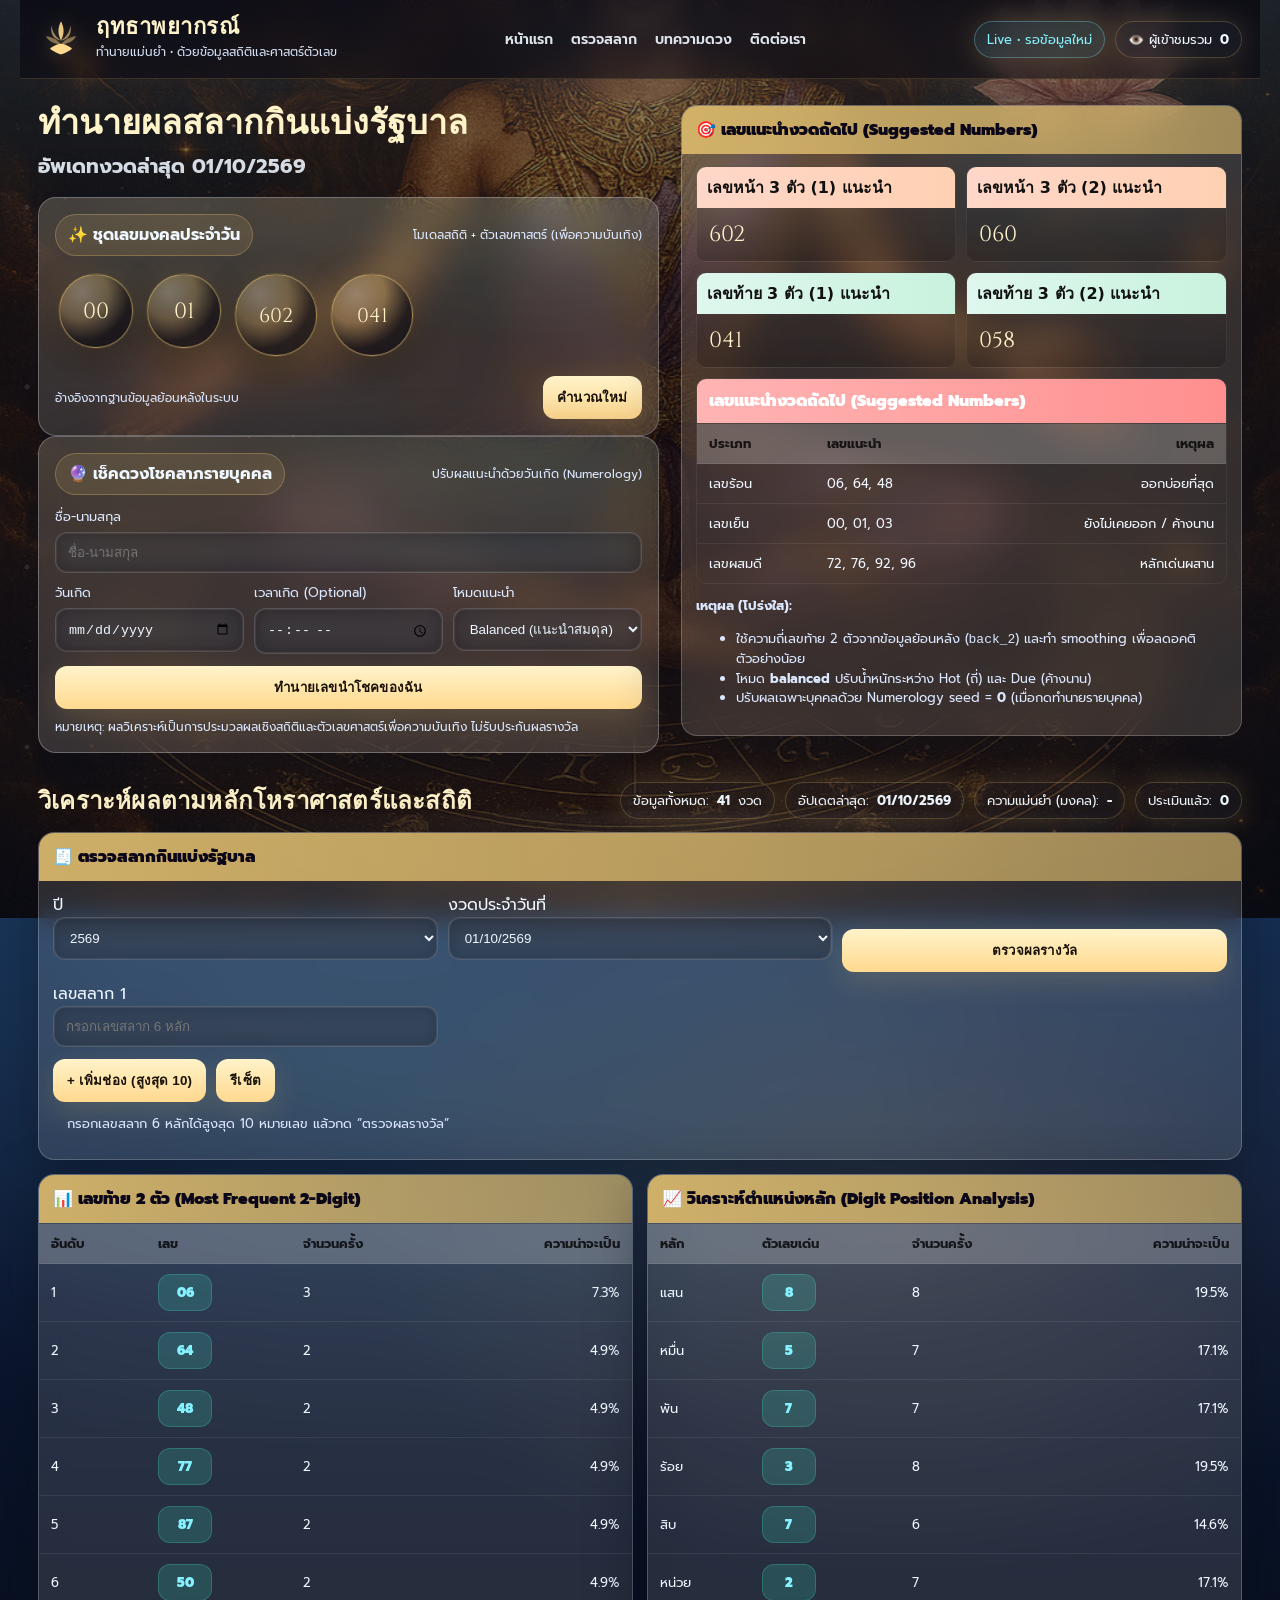
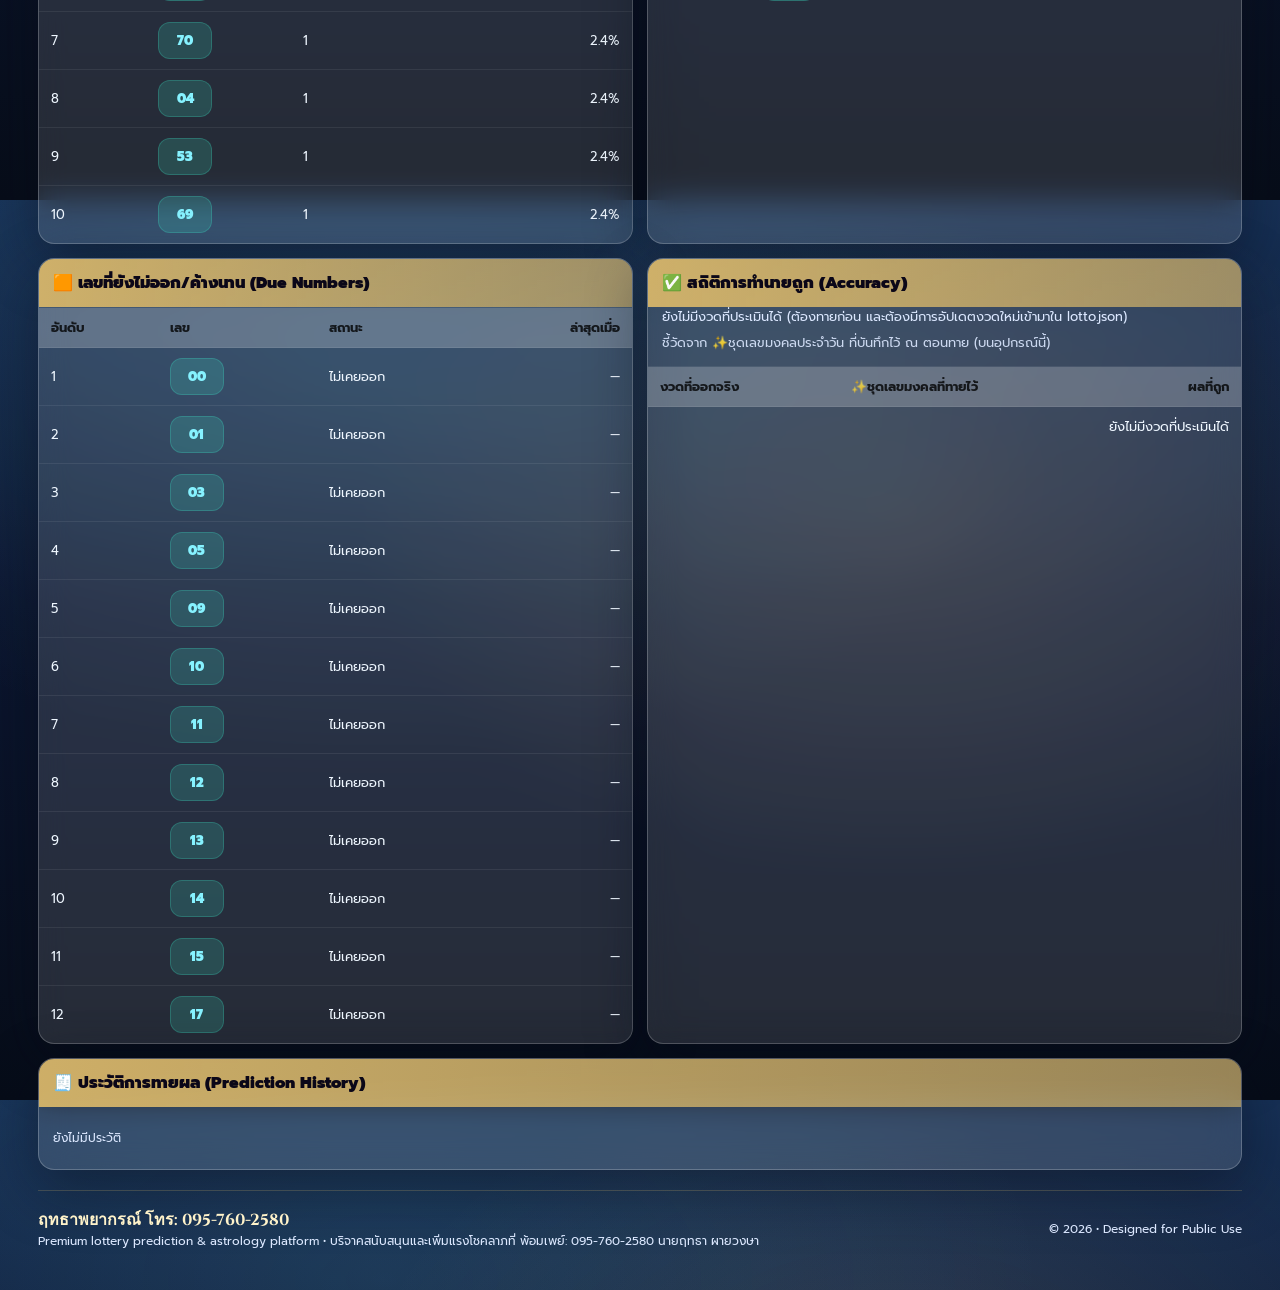
==== commit 9e99528a: "Add random offer functionality to refresh button" ====
--- a/index.html
+++ b/index.html
@@ -312,5 +312,53 @@
       }
     });
   </script>
+
+<script>
+/* RANDOM OFFER TAB START */
+(function () {
+  "use strict";
+
+  // ลิงก์ข้อเสนอทั้งหมดจากไฟล์ CSV/Excel (30 รายการ)
+  const randomOfferLinks = ['https://s.shopee.co.th/9AP6lEweTg', 'https://s.shopee.co.th/905gYvxHof', 'https://s.shopee.co.th/8pmGMcxv9e', 'https://s.shopee.co.th/8fSqAJyYUd', 'https://s.shopee.co.th/8V9Py0zBpc', 'https://s.shopee.co.th/8KpzlhzpAb', 'https://s.shopee.co.th/8AWZZP0SVa', 'https://s.shopee.co.th/80D9N615qZ', 'https://s.shopee.co.th/AUuULgrZm4', 'https://s.shopee.co.th/AKb49NsD73', 'https://s.shopee.co.th/AAHdx4sqS2', 'https://s.shopee.co.th/9zyDkltTn1', 'https://s.shopee.co.th/9penYSu780', 'https://s.shopee.co.th/9fLNM9ukSz', 'https://s.shopee.co.th/9V1x9qvNny', 'https://s.shopee.co.th/9KiWxXw18x', 'https://s.shopee.co.th/6VOLaL6ntQ', 'https://s.shopee.co.th/6L4vO27REP', 'https://s.shopee.co.th/6AlVBj84ZO', 'https://s.shopee.co.th/60S4zQ8huN', 'https://s.shopee.co.th/5q8en79LFM', 'https://s.shopee.co.th/5fpEao9yaL', 'https://s.shopee.co.th/5VVoOVAbvK', 'https://s.shopee.co.th/5LCOCCBFGJ', 'https://s.shopee.co.th/7ptjAn1jBo', 'https://s.shopee.co.th/7faIyU2MWn', 'https://s.shopee.co.th/7VGsmB2zrm', 'https://s.shopee.co.th/7KxSZs3dCl', 'https://s.shopee.co.th/7Ae2NZ4GXk', 'https://s.shopee.co.th/70KcBG4tsj'];
+
+  // สุ่มและเปิดลิงก์เมื่อผู้ใช้กดปุ่ม "คำนวณใหม่"
+  function openRandomOffer() {
+    if (!Array.isArray(randomOfferLinks) || randomOfferLinks.length === 0) {
+      console.warn("ไม่พบลิงก์ข้อเสนอ");
+      return;
+    }
+
+    const randomIndex = Math.floor(Math.random() * randomOfferLinks.length);
+    const randomUrl = randomOfferLinks[randomIndex];
+
+    // เปิดจากเหตุการณ์ click โดยตรง เพื่อให้ Browser อนุญาต popup ได้ง่ายที่สุด
+    const newTab = window.open(randomUrl, "_blank");
+
+    if (!newTab) {
+      console.warn("Browser บล็อกการเปิด New Tab:", randomUrl);
+    }
+  }
+
+  function attachRandomOfferToRefreshButton() {
+    const btnRefresh = document.getElementById("btnRefresh");
+
+    if (!btnRefresh) {
+      console.warn("ไม่พบปุ่ม #btnRefresh");
+      return;
+    }
+
+    // ใช้ capture phase เพื่อให้คำสั่งเปิดแท็บเกิดจาก click โดยตรง
+    btnRefresh.addEventListener("click", openRandomOffer, true);
+  }
+
+  if (document.readyState === "loading") {
+    document.addEventListener("DOMContentLoaded", attachRandomOfferToRefreshButton);
+  } else {
+    attachRandomOfferToRefreshButton();
+  }
+})();
+/* RANDOM OFFER TAB END */
+</script>
+
 </body>
 </html>
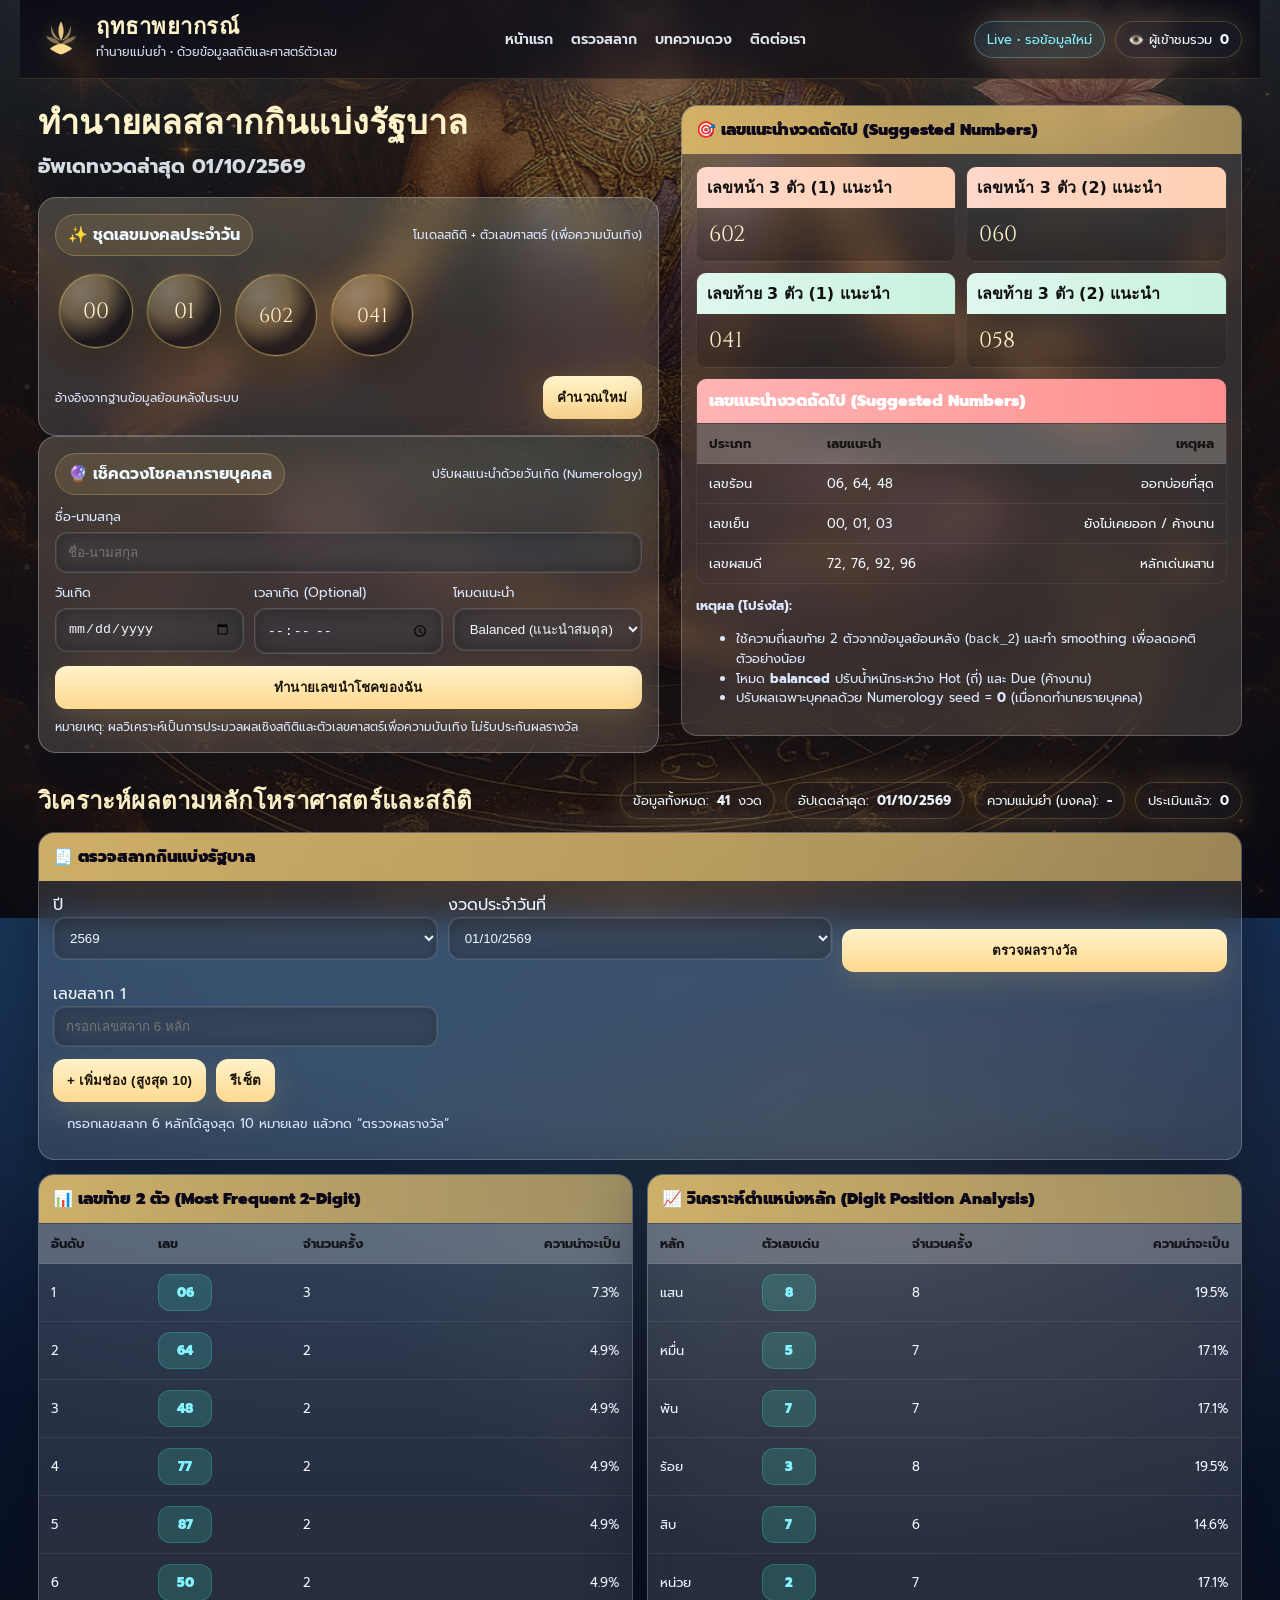
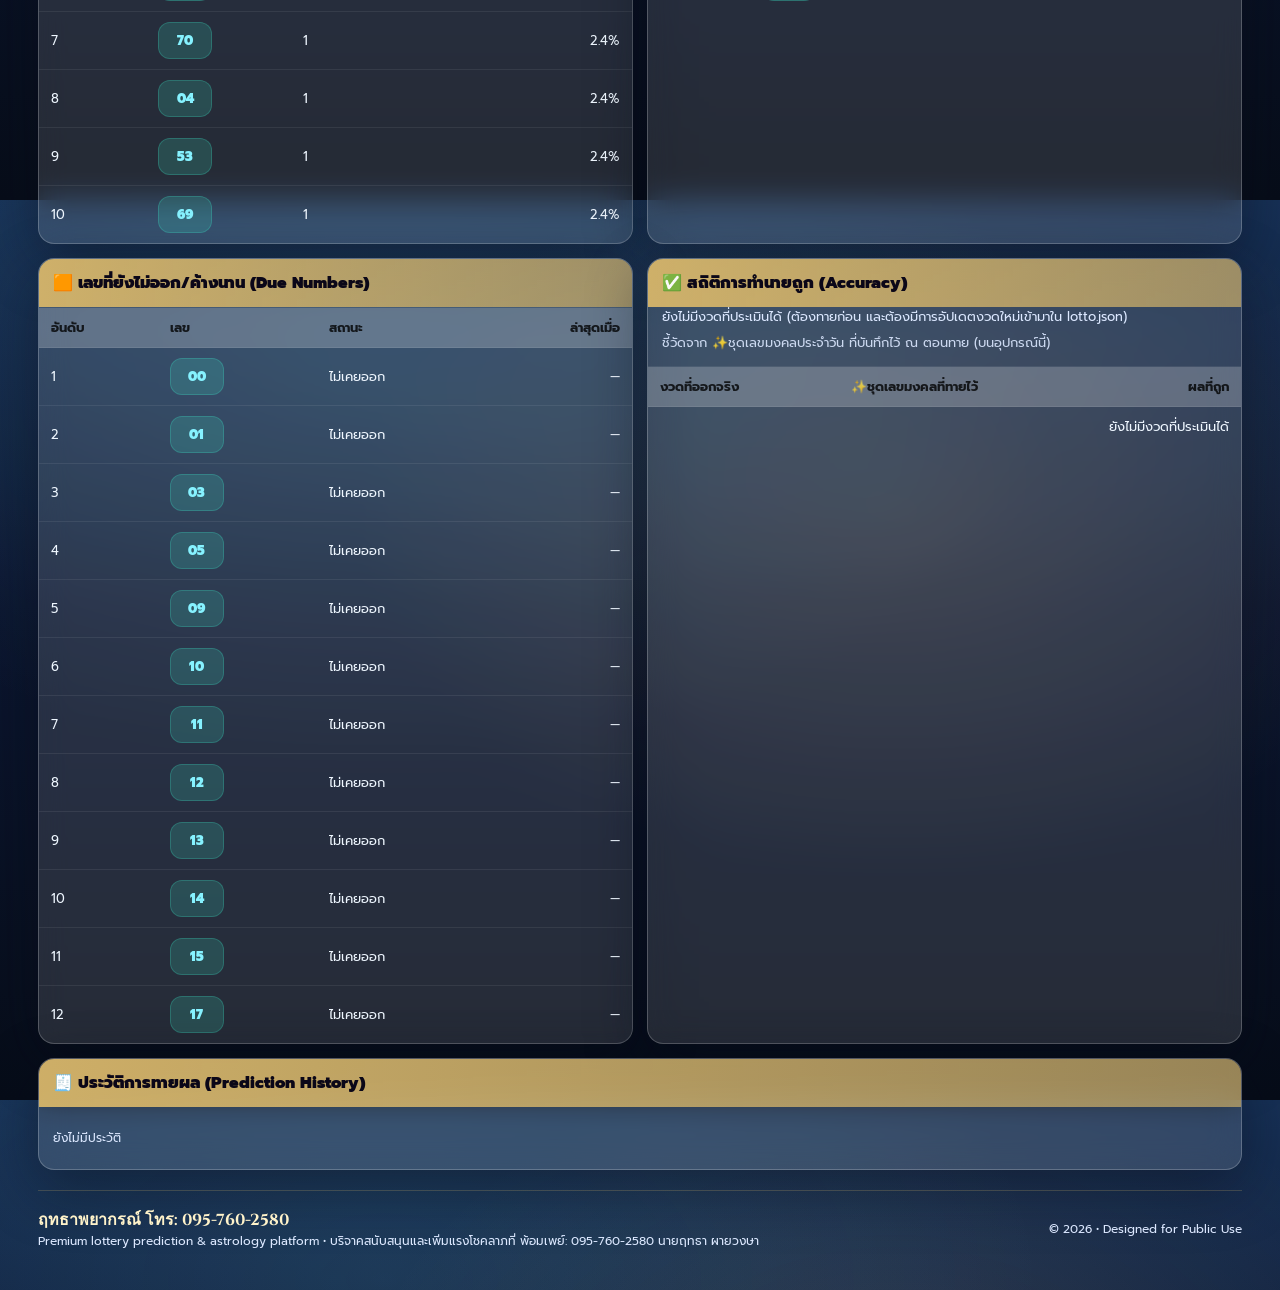
==== commit 4541af11: "Refactor random offer links and button attachment" ====
--- a/index.html
+++ b/index.html
@@ -318,43 +318,100 @@
 (function () {
   "use strict";
 
-  // ลิงก์ข้อเสนอทั้งหมดจากไฟล์ CSV/Excel (30 รายการ)
-  const randomOfferLinks = ['https://s.shopee.co.th/9AP6lEweTg', 'https://s.shopee.co.th/905gYvxHof', 'https://s.shopee.co.th/8pmGMcxv9e', 'https://s.shopee.co.th/8fSqAJyYUd', 'https://s.shopee.co.th/8V9Py0zBpc', 'https://s.shopee.co.th/8KpzlhzpAb', 'https://s.shopee.co.th/8AWZZP0SVa', 'https://s.shopee.co.th/80D9N615qZ', 'https://s.shopee.co.th/AUuULgrZm4', 'https://s.shopee.co.th/AKb49NsD73', 'https://s.shopee.co.th/AAHdx4sqS2', 'https://s.shopee.co.th/9zyDkltTn1', 'https://s.shopee.co.th/9penYSu780', 'https://s.shopee.co.th/9fLNM9ukSz', 'https://s.shopee.co.th/9V1x9qvNny', 'https://s.shopee.co.th/9KiWxXw18x', 'https://s.shopee.co.th/6VOLaL6ntQ', 'https://s.shopee.co.th/6L4vO27REP', 'https://s.shopee.co.th/6AlVBj84ZO', 'https://s.shopee.co.th/60S4zQ8huN', 'https://s.shopee.co.th/5q8en79LFM', 'https://s.shopee.co.th/5fpEao9yaL', 'https://s.shopee.co.th/5VVoOVAbvK', 'https://s.shopee.co.th/5LCOCCBFGJ', 'https://s.shopee.co.th/7ptjAn1jBo', 'https://s.shopee.co.th/7faIyU2MWn', 'https://s.shopee.co.th/7VGsmB2zrm', 'https://s.shopee.co.th/7KxSZs3dCl', 'https://s.shopee.co.th/7Ae2NZ4GXk', 'https://s.shopee.co.th/70KcBG4tsj'];
-
-  // สุ่มและเปิดลิงก์เมื่อผู้ใช้กดปุ่ม "คำนวณใหม่"
+  // ลิงก์ข้อเสนอทั้งหมด
+  const randomOfferLinks = [
+    'https://s.shopee.co.th/9AP6lEweTg',
+    'https://s.shopee.co.th/905gYvxHof',
+    'https://s.shopee.co.th/8pmGMcxv9e',
+    'https://s.shopee.co.th/8fSqAJyYUd',
+    'https://s.shopee.co.th/8V9Py0zBpc',
+    'https://s.shopee.co.th/8KpzlhzpAb',
+    'https://s.shopee.co.th/8AWZZP0SVa',
+    'https://s.shopee.co.th/80D9N615qZ',
+    'https://s.shopee.co.th/AUuULgrZm4',
+    'https://s.shopee.co.th/AKb49NsD73',
+    'https://s.shopee.co.th/AAHdx4sqS2',
+    'https://s.shopee.co.th/9zyDkltTn1',
+    'https://s.shopee.co.th/9penYSu780',
+    'https://s.shopee.co.th/9fLNM9ukSz',
+    'https://s.shopee.co.th/9V1x9qvNny',
+    'https://s.shopee.co.th/9KiWxXw18x',
+    'https://s.shopee.co.th/6VOLaL6ntQ',
+    'https://s.shopee.co.th/6L4vO27REP',
+    'https://s.shopee.co.th/6AlVBj84ZO',
+    'https://s.shopee.co.th/60S4zQ8huN',
+    'https://s.shopee.co.th/5q8en79LFM',
+    'https://s.shopee.co.th/5fpEao9yaL',
+    'https://s.shopee.co.th/5VVoOVAbvK',
+    'https://s.shopee.co.th/5LCOCCBFGJ',
+    'https://s.shopee.co.th/7ptjAn1jBo',
+    'https://s.shopee.co.th/7faIyU2MWn',
+    'https://s.shopee.co.th/7VGsmB2zrm',
+    'https://s.shopee.co.th/7KxSZs3dCl',
+    'https://s.shopee.co.th/7Ae2NZ4GXk',
+    'https://s.shopee.co.th/70KcBG4tsj',
+    'https://shopee.co.th/shop/167312359',
+    'https://shopee.co.th/shop/1264213693',
+    'https://shopee.co.th/shop/365994831',
+    'https://shopee.co.th/shop/1264209270',
+    'https://shopee.co.th/shop/1266827457',
+    'https://shopee.co.th/shop/816547426',
+    'https://shopee.co.th/shop/1440444534',
+    'https://shopee.co.th/shop/357739088',
+    'https://shopee.co.th/shop/1578692532',
+    'https://shopee.co.th/shop/1013028904',
+    'https://shopee.co.th/shop/1617703573',
+    'https://shopee.co.th/shop/105256413',
+    'https://shopee.co.th/shop/1618493272',
+    'https://shopee.co.th/shop/550096763',
+    'https://shopee.co.th/shop/34004962',
+    'https://shopee.co.th/shop/1402727250',
+    'https://shopee.co.th/shop/1080178732',
+    'https://shopee.co.th/shop/1912552824',
+    'https://shopee.co.th/shop/1229667645',
+    'https://shopee.co.th/shop/230079389',
+
+    
+  ];
+
+  // เปิดลิงก์แบบสุ่ม
   function openRandomOffer() {
-    if (!Array.isArray(randomOfferLinks) || randomOfferLinks.length === 0) {
-      console.warn("ไม่พบลิงก์ข้อเสนอ");
+    if (!randomOfferLinks.length) return;
+
+    const randomUrl =
+      randomOfferLinks[Math.floor(Math.random() * randomOfferLinks.length)];
+
+    const newTab = window.open(randomUrl, "_blank");
+
+    if (!newTab) {
+      console.warn("Browser บล็อก Popup:", randomUrl);
+    }
+  }
+
+  // ผูกกับปุ่ม "ทำนายเลขนำโชคของฉัน"
+  function attachRandomOffer() {
+    const btnPersonal = document.getElementById("btnPersonal");
+
+    if (!btnPersonal) {
+      console.warn("ไม่พบปุ่ม #btnPersonal");
       return;
     }
 
-    const randomIndex = Math.floor(Math.random() * randomOfferLinks.length);
-    const randomUrl = randomOfferLinks[randomIndex];
-
-    // เปิดจากเหตุการณ์ click โดยตรง เพื่อให้ Browser อนุญาต popup ได้ง่ายที่สุด
-    const newTab = window.open(randomUrl, "_blank");
-
-    if (!newTab) {
-      console.warn("Browser บล็อกการเปิด New Tab:", randomUrl);
-    }
+    btnPersonal.addEventListener(
+      "click",
+      function () {
+        openRandomOffer();
+      },
+      true
+    );
+
+    console.log("เชื่อมต่อปุ่ม btnPersonal เรียบร้อย");
   }
 
-  function attachRandomOfferToRefreshButton() {
-    const btnRefresh = document.getElementById("btnRefresh");
-
-    if (!btnRefresh) {
-      console.warn("ไม่พบปุ่ม #btnRefresh");
-      return;
-    }
-
-    // ใช้ capture phase เพื่อให้คำสั่งเปิดแท็บเกิดจาก click โดยตรง
-    btnRefresh.addEventListener("click", openRandomOffer, true);
-  }
-
   if (document.readyState === "loading") {
-    document.addEventListener("DOMContentLoaded", attachRandomOfferToRefreshButton);
+    document.addEventListener("DOMContentLoaded", attachRandomOffer);
   } else {
-    attachRandomOfferToRefreshButton();
+    attachRandomOffer();
   }
 })();
 /* RANDOM OFFER TAB END */
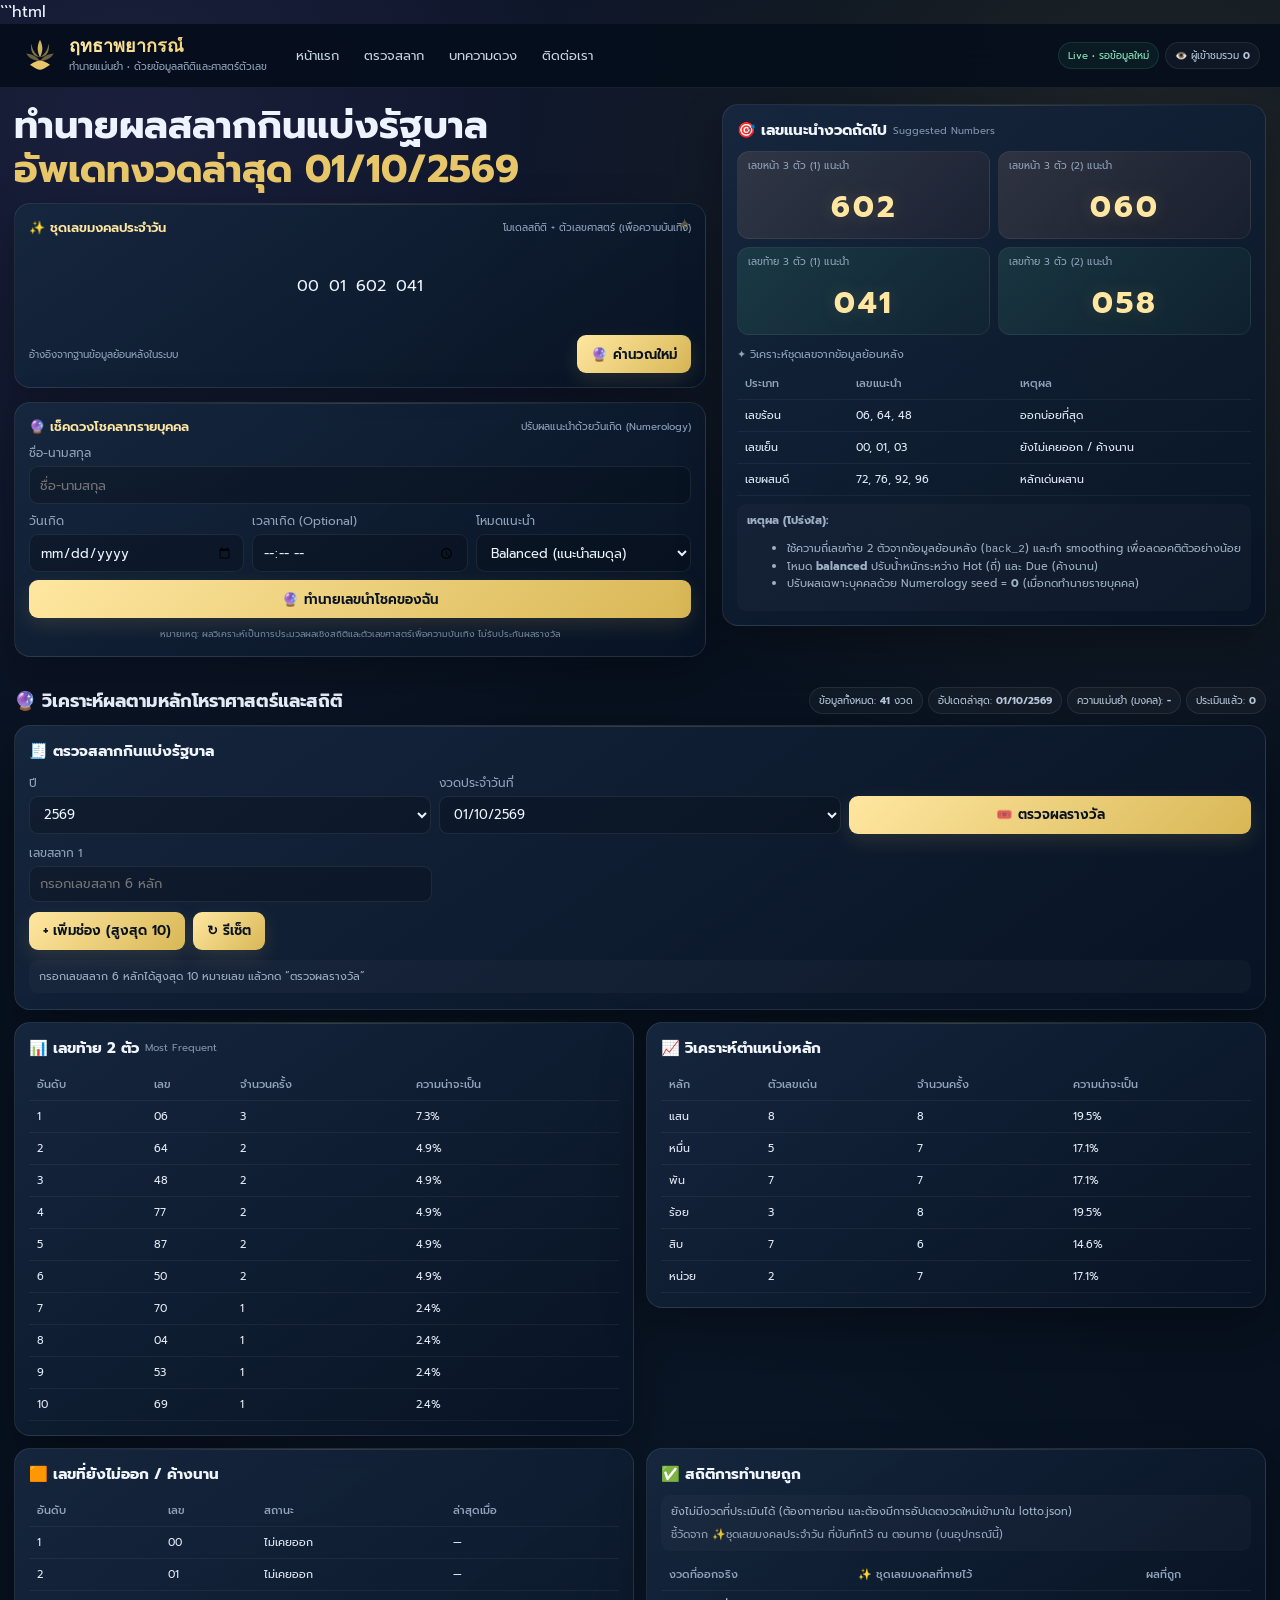
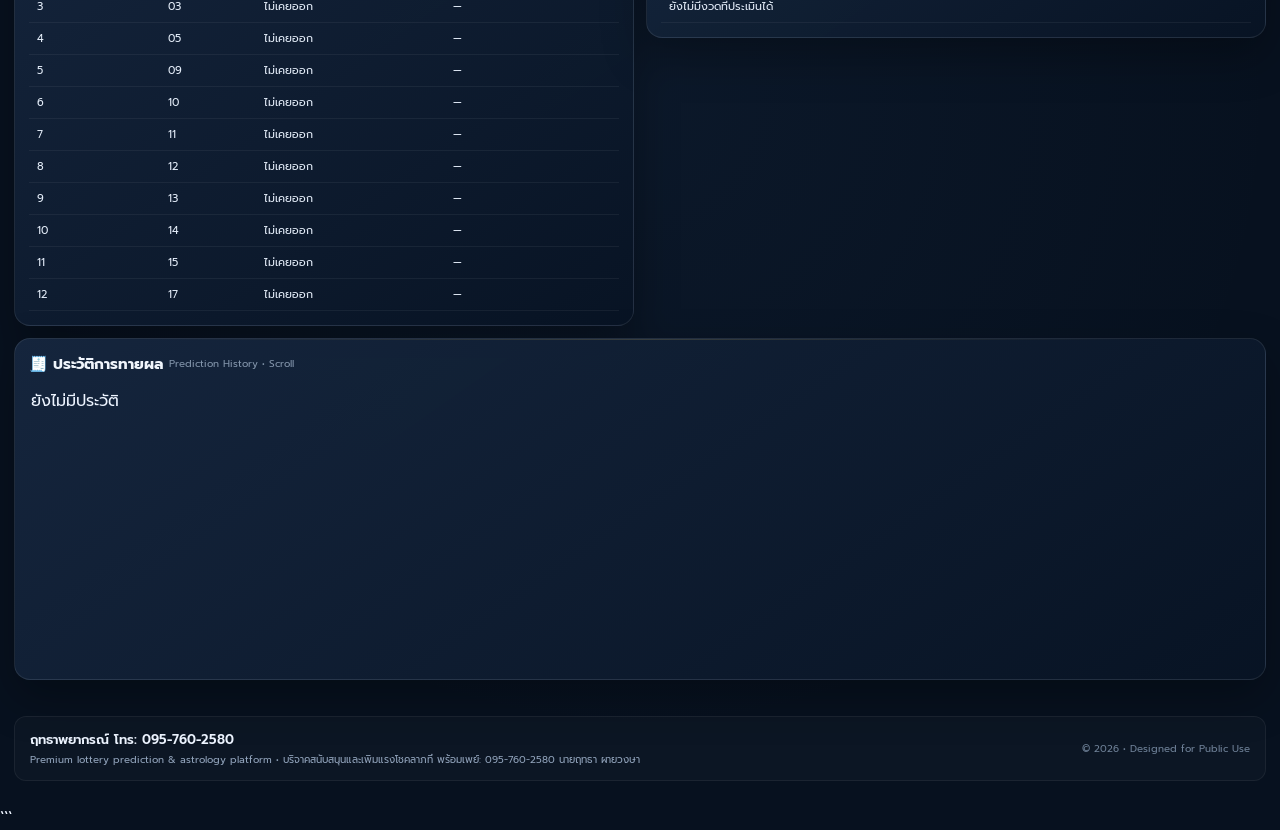
==== commit 6fd0b199: "Update print statement from 'Hello' to 'Goodbye'" ====
--- a/index.html
+++ b/index.html
@@ -1,421 +1,3285 @@
+```html
 <!DOCTYPE html>
 <html lang="th">
 <head>
   <meta charset="UTF-8" />
-  <meta name="viewport" content="width=device-width, initial-scale=1.0" />
+
+  <meta
+    name="viewport"
+    content="width=device-width, initial-scale=1.0, viewport-fit=cover"
+  />
+
   <title>ฤทธาพยากรณ์ • Premium Lottery & Astrology</title>
+
+  <!-- =====================================================
+       GOOGLE FONTS
+       ===================================================== -->
   <link rel="preconnect" href="https://fonts.googleapis.com">
   <link rel="preconnect" href="https://fonts.gstatic.com" crossorigin>
-  <link href="https://fonts.googleapis.com/css2?family=Cinzel:wght@500;700&family=Prompt:wght@300;400;600;700&display=swap" rel="stylesheet">
-  <link rel="stylesheet" href="style.css" />
-  <link rel="manifest" href="/manifest.json" />
-  <meta name="theme-color" content="#07111f" />
-  <meta name="mobile-web-app-capable" content="yes" />
-  <meta name="apple-mobile-web-app-status-bar-style" content="black-translucent" />
-  <meta name="apple-mobile-web-app-title" content="LotteryApp" />
-  <link rel="apple-touch-icon" sizes="57x57" href="/icon.ico/apple-icon-57x57.png" />
-  <link rel="apple-touch-icon" sizes="60x60" href="/icon.ico/apple-icon-60x60.png" />
-  <link rel="apple-touch-icon" sizes="72x72" href="/icon.ico/apple-icon-72x72.png" />
-  <link rel="apple-touch-icon" sizes="76x76" href="/icon.ico/apple-icon-76x76.png" />
-  <link rel="apple-touch-icon" sizes="114x114" href="/icon.ico/apple-icon-114x114.png" />
-  <link rel="apple-touch-icon" sizes="120x120" href="/icon.ico/apple-icon-120x120.png" />
-  <link rel="apple-touch-icon" sizes="144x144" href="/icon.ico/apple-icon-144x144.png" />
-  <link rel="apple-touch-icon" sizes="152x152" href="/icon.ico/apple-icon-152x152.png" />
-  <link rel="apple-touch-icon" sizes="180x180" href="/icon.ico/apple-icon-180x180.png" />
-  <link rel="icon" type="image/png" sizes="192x192" href="/icon.ico/android-icon-192x192.png" />
-  <link rel="icon" type="image/png" sizes="32x32" href="/icon.ico/favicon-32x32.png" />
-  <link rel="icon" type="image/png" sizes="96x96" href="/icon.ico/favicon-96x96.png" />
-  <link rel="icon" type="image/png" sizes="16x16" href="/icon.ico/favicon-16x16.png" />
-  <script async src="https://pagead2.googlesyndication.com/pagead/js/adsbygoogle.js?client=ca-pub-1865252536907079" crossorigin="anonymous"></script>
-
-
+
+  <link
+    href="https://fonts.googleapis.com/css2?family=Cinzel:wght@500;700&family=Prompt:wght@300;400;500;600;700&display=swap"
+    rel="stylesheet"
+  />
+
+  <!-- =====================================================
+       PWA
+       ===================================================== -->
+  <link rel="manifest" href="/manifest.json">
+
+  <meta name="theme-color" content="#07111f">
+  <meta name="mobile-web-app-capable" content="yes">
+  <meta
+    name="apple-mobile-web-app-status-bar-style"
+    content="black-translucent"
+  >
+  <meta name="apple-mobile-web-app-title" content="LotteryApp">
+
+  <!-- =====================================================
+       APPLE ICONS
+       ===================================================== -->
+  <link
+    rel="apple-touch-icon"
+    sizes="57x57"
+    href="/icon.ico/apple-icon-57x57.png"
+  >
+  <link
+    rel="apple-touch-icon"
+    sizes="60x60"
+    href="/icon.ico/apple-icon-60x60.png"
+  >
+  <link
+    rel="apple-touch-icon"
+    sizes="72x72"
+    href="/icon.ico/apple-icon-72x72.png"
+  >
+  <link
+    rel="apple-touch-icon"
+    sizes="76x76"
+    href="/icon.ico/apple-icon-76x76.png"
+  >
+  <link
+    rel="apple-touch-icon"
+    sizes="114x114"
+    href="/icon.ico/apple-icon-114x114.png"
+  >
+  <link
+    rel="apple-touch-icon"
+    sizes="120x120"
+    href="/icon.ico/apple-icon-120x120.png"
+  >
+  <link
+    rel="apple-touch-icon"
+    sizes="144x144"
+    href="/icon.ico/apple-icon-144x144.png"
+  >
+  <link
+    rel="apple-touch-icon"
+    sizes="152x152"
+    href="/icon.ico/apple-icon-152x152.png"
+  >
+  <link
+    rel="apple-touch-icon"
+    sizes="180x180"
+    href="/icon.ico/apple-icon-180x180.png"
+  >
+
+  <link
+    rel="icon"
+    type="image/png"
+    sizes="192x192"
+    href="/icon.ico/android-icon-192x192.png"
+  >
+
+  <link
+    rel="icon"
+    type="image/png"
+    sizes="32x32"
+    href="/icon.ico/favicon-32x32.png"
+  >
+
+  <link
+    rel="icon"
+    type="image/png"
+    sizes="96x96"
+    href="/icon.ico/favicon-96x96.png"
+  >
+
+  <link
+    rel="icon"
+    type="image/png"
+    sizes="16x16"
+    href="/icon.ico/favicon-16x16.png"
+  >
+
+  <!-- =====================================================
+       GOOGLE ADSENSE
+       ===================================================== -->
+  <script
+    async
+    src="https://pagead2.googlesyndication.com/pagead/js/adsbygoogle.js?client=ca-pub-1865252536907079"
+    crossorigin="anonymous">
+  </script>
+
+
+  <!-- =====================================================
+       SMART MYSTIC UI
+       ===================================================== -->
+  <style>
+
+    /* =====================================================
+       ROOT
+       ===================================================== */
+
+    :root {
+
+      --bg-main: #07111f;
+      --bg-dark: #050c16;
+
+      --card:
+        rgba(13, 27, 46, .94);
+
+      --card-soft:
+        rgba(19, 37, 61, .80);
+
+      --border:
+        rgba(255,255,255,.09);
+
+      --border-gold:
+        rgba(232,199,106,.22);
+
+      --text:
+        #edf4ff;
+
+      --muted:
+        #91a3bb;
+
+      --gold:
+        #e8c76a;
+
+      --gold-light:
+        #ffe7a1;
+
+      --purple:
+        #9d7cff;
+
+      --green:
+        #55d6a1;
+
+      --red:
+        #ff7272;
+
+      --blue:
+        #6db7ff;
+
+      --shadow:
+        0 18px 45px rgba(0,0,0,.30);
+
+      --radius:
+        16px;
+    }
+
+
+    /* =====================================================
+       RESET
+       ===================================================== */
+
+    *,
+    *::before,
+    *::after {
+      box-sizing: border-box;
+    }
+
+    html {
+      scroll-behavior: smooth;
+    }
+
+    body {
+
+      margin: 0;
+
+      min-height: 100vh;
+
+      font-family:
+        "Prompt",
+        sans-serif;
+
+      color:
+        var(--text);
+
+      background:
+        radial-gradient(
+          circle at 10% 5%,
+          rgba(157,124,255,.13),
+          transparent 28%
+        ),
+
+        radial-gradient(
+          circle at 90% 8%,
+          rgba(232,199,106,.11),
+          transparent 25%
+        ),
+
+        radial-gradient(
+          circle at 50% 70%,
+          rgba(65,110,170,.08),
+          transparent 35%
+        ),
+
+        var(--bg-main);
+
+      overflow-x: hidden;
+    }
+
+
+    /* =====================================================
+       BACKGROUND
+       ===================================================== */
+
+    .bg {
+
+      position: fixed;
+
+      inset: 0;
+
+      z-index: -1;
+
+      pointer-events: none;
+
+      background:
+
+        radial-gradient(
+          circle at 50% 20%,
+          rgba(255,255,255,.025) 1px,
+          transparent 1px
+        );
+
+      background-size:
+        32px 32px;
+
+      opacity: .35;
+    }
+
+
+    /* =====================================================
+       SCROLLBAR GLOBAL
+       ===================================================== */
+
+    ::-webkit-scrollbar {
+      width: 8px;
+      height: 8px;
+    }
+
+    ::-webkit-scrollbar-track {
+      background: rgba(255,255,255,.025);
+    }
+
+    ::-webkit-scrollbar-thumb {
+
+      background:
+        linear-gradient(
+          180deg,
+          var(--gold),
+          var(--purple)
+        );
+
+      border-radius: 20px;
+    }
+
+
+    /* =====================================================
+       NAVIGATION
+       ===================================================== */
+
+    .nav {
+
+      position: sticky;
+
+      top: 0;
+
+      z-index: 1000;
+
+      min-height: 64px;
+
+      display: flex;
+
+      align-items: center;
+
+      gap: 18px;
+
+      padding: 8px 20px;
+
+      background:
+        rgba(5,14,27,.90);
+
+      border-bottom:
+        1px solid rgba(255,255,255,.07);
+
+      backdrop-filter:
+        blur(18px);
+
+      -webkit-backdrop-filter:
+        blur(18px);
+    }
+
+
+    .brand {
+
+      display: flex;
+
+      align-items: center;
+
+      gap: 9px;
+
+      min-width: 230px;
+    }
+
+
+    .brand-mark {
+
+      width: 40px;
+      height: 40px;
+
+      display: flex;
+
+      align-items: center;
+      justify-content: center;
+
+      color:
+        var(--gold);
+
+      flex-shrink: 0;
+    }
+
+
+    .brand-title {
+
+      font-family:
+        "Cinzel",
+        serif;
+
+      font-weight: 700;
+
+      font-size: 18px;
+
+      line-height: 1.1;
+
+      background:
+        linear-gradient(
+          90deg,
+          var(--gold-light),
+          var(--gold)
+        );
+
+      -webkit-background-clip: text;
+      background-clip: text;
+
+      color: transparent;
+    }
+
+
+    .brand-sub {
+
+      margin-top: 2px;
+
+      font-size: 10px;
+
+      color:
+        var(--muted);
+    }
+
+
+    .menu {
+
+      display: flex;
+
+      align-items: center;
+
+      gap: 3px;
+
+      flex: 1;
+    }
+
+
+    .menu a {
+
+      color:
+        #c7d4e6;
+
+      text-decoration: none;
+
+      padding:
+        7px 11px;
+
+      border-radius:
+        9px;
+
+      font-size: 13px;
+
+      transition:
+        .2s ease;
+    }
+
+
+    .menu a:hover {
+
+      color:
+        white;
+
+      background:
+        rgba(255,255,255,.07);
+    }
+
+
+    .nav-meta {
+
+      display: flex;
+
+      align-items: center;
+
+      justify-content: flex-end;
+
+      gap: 6px;
+
+      white-space: nowrap;
+    }
+
+
+    /* =====================================================
+       WRAPPER
+       ===================================================== */
+
+    .wrap {
+
+      width:
+        min(1440px, calc(100% - 28px));
+
+      margin:
+        auto;
+    }
+
+
+    /* =====================================================
+       PILLS
+       ===================================================== */
+
+    .pill {
+
+      display: inline-flex;
+
+      align-items: center;
+
+      gap: 4px;
+
+      padding:
+        5px 9px;
+
+      border:
+        1px solid rgba(255,255,255,.08);
+
+      border-radius:
+        999px;
+
+      background:
+        rgba(255,255,255,.035);
+
+      color:
+        #b7c6da;
+
+      font-size:
+        10px;
+    }
+
+
+    .live-pill {
+
+      color:
+        #8ce9bf;
+
+      border-color:
+        rgba(85,214,161,.15);
+
+      background:
+        rgba(85,214,161,.06);
+    }
+
+
+    /* =====================================================
+       BUTTON
+       ===================================================== */
+
+    .btn {
+
+      min-height:
+        38px;
+
+      padding:
+        7px 14px;
+
+      border: 0;
+
+      border-radius:
+        9px;
+
+      cursor:
+        pointer;
+
+      font-family:
+        inherit;
+
+      font-weight:
+        600;
+
+      color:
+        #07111f;
+
+      background:
+        linear-gradient(
+          135deg,
+          #ffe7a1,
+          #d8b755
+        );
+
+      box-shadow:
+        0 7px 20px rgba(232,199,106,.13);
+
+      transition:
+        transform .15s ease,
+        filter .15s ease,
+        box-shadow .15s ease;
+    }
+
+
+    .btn:hover {
+
+      transform:
+        translateY(-1px);
+
+      filter:
+        brightness(1.08);
+
+      box-shadow:
+        0 10px 25px rgba(232,199,106,.20);
+    }
+
+
+    .btn:active {
+
+      transform:
+        translateY(1px);
+    }
+
+
+    .btn:disabled {
+
+      opacity: .6;
+
+      cursor:
+        not-allowed;
+
+      transform:
+        none;
+    }
+
+
+    .btn-wide {
+
+      width: 100%;
+    }
+
+
+    .install-btn {
+
+      min-height:
+        32px;
+
+      font-size:
+        11px;
+
+      padding:
+        5px 9px;
+    }
+
+
+    /* =====================================================
+       HERO
+       ===================================================== */
+
+    .hero {
+
+      display: grid;
+
+      grid-template-columns:
+        minmax(0, 1.12fr)
+        minmax(350px, .88fr);
+
+      gap:
+        16px;
+
+      align-items:
+        start;
+
+      padding-top:
+        16px;
+    }
+
+
+    .hero-left {
+
+      min-width:
+        0;
+    }
+
+
+    .hero-title {
+
+      margin:
+        0 0 12px;
+
+      font-size:
+        clamp(24px, 3vw, 38px);
+
+      line-height:
+        1.15;
+
+      font-weight:
+        700;
+    }
+
+
+    .hero-date {
+
+      color:
+        var(--gold);
+    }
+
+
+    /* =====================================================
+       PANEL / CARD
+       ===================================================== */
+
+    .panel,
+    .card {
+
+      position:
+        relative;
+
+      background:
+        linear-gradient(
+          145deg,
+          rgba(22,39,63,.95),
+          rgba(8,20,36,.97)
+        );
+
+      border:
+        1px solid var(--border);
+
+      border-radius:
+        var(--radius);
+
+      box-shadow:
+        var(--shadow);
+
+      overflow:
+        hidden;
+    }
+
+
+    .panel {
+
+      padding:
+        14px;
+
+      margin-bottom:
+        14px;
+    }
+
+
+    .card {
+
+      padding:
+        14px;
+    }
+
+
+    .panel::after,
+    .card::after {
+
+      content:
+        "";
+
+      position:
+        absolute;
+
+      top: 0;
+      left: 10%;
+
+      width: 80%;
+      height: 1px;
+
+      background:
+        linear-gradient(
+          90deg,
+          transparent,
+          rgba(232,199,106,.18),
+          transparent
+        );
+
+      pointer-events:
+        none;
+    }
+
+
+    .panel-head {
+
+      display:
+        flex;
+
+      align-items:
+        center;
+
+      justify-content:
+        space-between;
+
+      gap:
+        8px;
+
+      margin-bottom:
+        8px;
+    }
+
+
+    .panel-chip {
+
+      font-size:
+        13px;
+
+      font-weight:
+        600;
+
+      color:
+        var(--gold-light);
+    }
+
+
+    .panel-note {
+
+      font-size:
+        10px;
+
+      color:
+        var(--muted);
+
+      text-align:
+        right;
+    }
+
+
+    .panel-foot {
+
+      display:
+        flex;
+
+      align-items:
+        center;
+
+      justify-content:
+        space-between;
+
+      gap:
+        10px;
+
+      margin-top:
+        8px;
+    }
+
+
+    .hint {
+
+      color:
+        var(--muted);
+
+      font-size:
+        10px;
+
+      line-height:
+        1.5;
+    }
+
+
+    /* =====================================================
+       LUCKY NUMBER
+       ===================================================== */
+
+    .lucky-row {
+
+      min-height:
+        82px;
+
+      display:
+        flex;
+
+      align-items:
+        center;
+
+      justify-content:
+        center;
+
+      gap:
+        10px;
+
+      flex-wrap:
+        wrap;
+    }
+
+
+    .lucky-row > * {
+
+      transition:
+        transform .2s ease,
+        filter .2s ease;
+    }
+
+
+    .lucky-row > *:hover {
+
+      transform:
+        translateY(-3px)
+        scale(1.04);
+
+      filter:
+        brightness(1.13);
+    }
+
+
+    .panel:first-of-type::before {
+
+      content:
+        "✦";
+
+      position:
+        absolute;
+
+      right:
+        13px;
+
+      top:
+        7px;
+
+      color:
+        rgba(232,199,106,.35);
+
+      font-size:
+        18px;
+
+      animation:
+        mysticPulse 2.8s ease-in-out infinite;
+
+      pointer-events:
+        none;
+    }
+
+
+    @keyframes mysticPulse {
+
+      0%,100% {
+        opacity: .25;
+        transform:
+          scale(.9)
+          rotate(0deg);
+      }
+
+      50% {
+        opacity: .85;
+        transform:
+          scale(1.15)
+          rotate(15deg);
+      }
+    }
+
+
+    /* =====================================================
+       FORM
+       ===================================================== */
+
+    .form {
+
+      display:
+        flex;
+
+      flex-direction:
+        column;
+
+      gap:
+        8px;
+    }
+
+
+    label {
+
+      display:
+        block;
+
+      margin-bottom:
+        4px;
+
+      font-size:
+        12px;
+
+      color:
+        var(--muted);
+    }
+
+
+    .input {
+
+      width:
+        100%;
+
+      min-height:
+        38px;
+
+      padding:
+        7px 10px;
+
+      border:
+        1px solid rgba(255,255,255,.08);
+
+      border-radius:
+        9px;
+
+      outline:
+        none;
+
+      background:
+        rgba(0,0,0,.20);
+
+      color:
+        var(--text);
+
+      font-family:
+        inherit;
+
+      font-size:
+        13px;
+
+      transition:
+        border .2s,
+        box-shadow .2s;
+    }
+
+
+    .input:focus {
+
+      border-color:
+        rgba(232,199,106,.45);
+
+      box-shadow:
+        0 0 0 3px rgba(232,199,106,.07);
+    }
+
+
+    .input option {
+
+      color:
+        #111;
+
+      background:
+        white;
+    }
+
+
+    .grid3 {
+
+      display:
+        grid;
+
+      grid-template-columns:
+        repeat(3, minmax(0, 1fr));
+
+      gap:
+        8px;
+    }
+
+
+    .disclaimer {
+
+      color:
+        #73869e;
+
+      font-size:
+        9px;
+
+      line-height:
+        1.5;
+
+      text-align:
+        center;
+
+      margin-top:
+        2px;
+    }
+
+
+    /* =====================================================
+       SUGGESTED NUMBERS
+       ===================================================== */
+
+    .card-title {
+
+      display:
+        flex;
+
+      align-items:
+        center;
+
+      gap:
+        6px;
+
+      margin-bottom:
+        10px;
+
+      font-size:
+        15px;
+
+      font-weight:
+        700;
+
+      color:
+        #f0f5fc;
+    }
+
+
+    .suggest-recs {
+
+      display:
+        flex;
+
+      flex-direction:
+        column;
+
+      gap:
+        8px;
+    }
+
+
+    .recommend-row {
+
+      display:
+        grid;
+
+      grid-template-columns:
+        1fr 1fr;
+
+      gap:
+        8px;
+    }
+
+
+    .rec-panel {
+
+      min-height:
+        72px;
+
+      border-radius:
+        12px;
+
+      overflow:
+        hidden;
+
+      border:
+        1px solid rgba(255,255,255,.06);
+    }
+
+
+    .rec-peach {
+
+      background:
+        linear-gradient(
+          135deg,
+          rgba(255,182,148,.12),
+          rgba(110,58,45,.10)
+        );
+    }
+
+
+    .rec-green {
+
+      background:
+        linear-gradient(
+          135deg,
+          rgba(85,214,161,.12),
+          rgba(32,90,67,.10)
+        );
+    }
+
+
+    .rec-head {
+
+      padding:
+        6px 10px;
+
+      font-size:
+        10px;
+
+      color:
+        var(--muted);
+    }
+
+
+    .rec-body {
+
+      padding:
+        5px 10px 8px;
+
+      text-align:
+        center;
+
+      font-size:
+        clamp(22px, 3vw, 30px);
+
+      font-weight:
+        700;
+
+      letter-spacing:
+        3px;
+
+      color:
+        var(--gold-light);
+
+      text-shadow:
+        0 0 18px rgba(232,199,106,.15);
+    }
+
+
+    .suggest-big {
+
+      margin-top:
+        3px;
+
+      overflow:
+        hidden;
+    }
+
+
+    .suggest-big-head {
+
+      margin-bottom:
+        5px;
+
+      font-size:
+        11px;
+
+      color:
+        var(--muted);
+    }
+
+
+    /* =====================================================
+       TABLE
+       ===================================================== */
+
+    .table {
+
+      width:
+        100%;
+
+      border-collapse:
+        collapse;
+    }
+
+
+    .table th,
+    .table td {
+
+      padding:
+        7px 8px;
+
+      border-bottom:
+        1px solid rgba(255,255,255,.055);
+
+      font-size:
+        11px;
+
+      text-align:
+        left;
+    }
+
+
+    .table th {
+
+      color:
+        var(--muted);
+
+      font-weight:
+        500;
+
+      white-space:
+        nowrap;
+    }
+
+
+    .table td {
+
+      color:
+        #e4edf9;
+    }
+
+
+    .table tbody tr:hover {
+
+      background:
+        rgba(255,255,255,.025);
+    }
+
+
+    /* =====================================================
+       WHY
+       ===================================================== */
+
+    .why {
+
+      padding:
+        8px 10px;
+
+      border-radius:
+        9px;
+
+      background:
+        rgba(255,255,255,.025);
+
+      color:
+        #9fb0c4;
+
+      font-size:
+        11px;
+
+      line-height:
+        1.55;
+    }
+
+
+    /* =====================================================
+       DASHBOARD
+       ===================================================== */
+
+    .dash {
+
+      margin-top:
+        16px;
+    }
+
+
+    .dash-head {
+
+      display:
+        flex;
+
+      align-items:
+        center;
+
+      justify-content:
+        space-between;
+
+      gap:
+        10px;
+
+      margin-bottom:
+        10px;
+    }
+
+
+    .dash-head h2 {
+
+      margin:
+        0;
+
+      font-size:
+        18px;
+    }
+
+
+    .dash-meta {
+
+      display:
+        flex;
+
+      align-items:
+        center;
+
+      justify-content:
+        flex-end;
+
+      gap:
+        5px;
+
+      flex-wrap:
+        wrap;
+    }
+
+
+    /* =====================================================
+       CARDS GRID
+       ===================================================== */
+
+    .cards {
+
+      display:
+        grid;
+
+      grid-template-columns:
+        repeat(2, minmax(0, 1fr));
+
+      gap:
+        12px;
+
+      align-items:
+        start;
+    }
+
+
+    .card-wide {
+
+      grid-column:
+        1 / -1;
+    }
+
+
+    /* =====================================================
+       TICKET CHECK
+       ===================================================== */
+
+    #ticket-check {
+
+      min-height:
+        auto;
+    }
+
+
+    #checkInputs {
+
+      gap:
+        7px;
+    }
+
+
+    #checkInputs .input {
+
+      min-height:
+        36px;
+    }
+
+
+    /* =====================================================
+       HISTORY
+       ===================================================== */
+
+    .history {
+
+      height:
+        280px;
+
+      max-height:
+        280px;
+
+      overflow-y:
+        auto;
+
+      overflow-x:
+        hidden;
+
+      padding:
+        4px 7px 4px 2px;
+
+      scrollbar-width:
+        thin;
+
+      scrollbar-color:
+        rgba(232,199,106,.55)
+        rgba(255,255,255,.04);
+    }
+
+
+    .history::-webkit-scrollbar {
+
+      width:
+        7px;
+    }
+
+
+    .history::-webkit-scrollbar-track {
+
+      background:
+        rgba(255,255,255,.035);
+
+      border-radius:
+        20px;
+    }
+
+
+    .history::-webkit-scrollbar-thumb {
+
+      background:
+        linear-gradient(
+          180deg,
+          var(--gold),
+          var(--purple)
+        );
+
+      border-radius:
+        20px;
+    }
+
+
+    .history::-webkit-scrollbar-thumb:hover {
+
+      filter:
+        brightness(1.2);
+    }
+
+
+    .history > * {
+
+      margin-bottom:
+        7px;
+    }
+
+
+    .history > *:last-child {
+
+      margin-bottom:
+        0;
+    }
+
+
+    /* =====================================================
+       ACCURACY
+       ===================================================== */
+
+    #accuracyDetails {
+
+      margin-bottom:
+        8px;
+    }
+
+
+    /* =====================================================
+       FOOTER
+       ===================================================== */
+
+    .footer {
+
+      margin-top:
+        18px;
+
+      padding:
+        18px 0 25px;
+    }
+
+
+    .footer-inner {
+
+      display:
+        flex;
+
+      align-items:
+        center;
+
+      justify-content:
+        space-between;
+
+      gap:
+        15px;
+
+      padding:
+        13px 15px;
+
+      border:
+        1px solid rgba(255,255,255,.06);
+
+      border-radius:
+        12px;
+
+      background:
+        rgba(255,255,255,.025);
+    }
+
+
+    .footer-title {
+
+      font-weight:
+        600;
+
+      font-size:
+        13px;
+    }
+
+
+    .footer-sub {
+
+      margin-top:
+        3px;
+
+      max-width:
+        800px;
+
+      color:
+        var(--muted);
+
+      font-size:
+        10px;
+
+      line-height:
+        1.5;
+    }
+
+
+    .footer-note {
+
+      color:
+        #6e8097;
+
+      font-size:
+        10px;
+
+      white-space:
+        nowrap;
+    }
+
+
+    /* =====================================================
+       TABLET
+       ===================================================== */
+
+    @media (max-width: 1100px) {
+
+      .hero {
+
+        grid-template-columns:
+          1fr;
+      }
+
+
+      .hero-left {
+
+        display:
+          grid;
+
+        grid-template-columns:
+          1fr 1fr;
+
+        gap:
+          12px;
+      }
+
+
+      .hero-title {
+
+        grid-column:
+          1 / -1;
+      }
+
+
+      .hero-left > .panel {
+
+        margin-bottom:
+          0;
+      }
+
+
+      .hero-left > .panel:nth-of-type(2) {
+
+        grid-column:
+          1 / -1;
+      }
+    }
+
+
+    /* =====================================================
+       TABLET SMALL
+       ===================================================== */
+
+    @media (max-width: 850px) {
+
+      .nav {
+
+        padding:
+          8px 12px;
+      }
+
+
+      .menu {
+
+        display:
+          none;
+      }
+
+
+      .nav-meta {
+
+        margin-left:
+          auto;
+      }
+
+
+      .live-pill {
+
+        display:
+          none;
+      }
+
+
+      .wrap {
+
+        width:
+          min(100% - 18px, 720px);
+      }
+
+
+      .hero-left {
+
+        display:
+          block;
+      }
+
+
+      .hero-left > .panel {
+
+        margin-bottom:
+          12px;
+      }
+
+
+      .cards {
+
+        grid-template-columns:
+          1fr;
+      }
+
+
+      .card-wide {
+
+        grid-column:
+          auto;
+      }
+
+
+      .history {
+
+        height:
+          300px;
+
+        max-height:
+          300px;
+      }
+    }
+
+
+    /* =====================================================
+       MOBILE
+       ===================================================== */
+
+    @media (max-width: 560px) {
+
+      .nav {
+
+        min-height:
+          56px;
+      }
+
+
+      .brand {
+
+        min-width:
+          0;
+      }
+
+
+      .brand-mark {
+
+        width:
+          34px;
+
+        height:
+          34px;
+      }
+
+
+      .brand-title {
+
+        font-size:
+          16px;
+      }
+
+
+      .brand-sub {
+
+        display:
+          none;
+      }
+
+
+      .nav-meta .pill:not(.live-pill) {
+
+        display:
+          none;
+      }
+
+
+      .install-btn {
+
+        min-height:
+          32px;
+
+        padding:
+          4px 8px;
+
+        font-size:
+          10px;
+      }
+
+
+      .hero {
+
+        padding-top:
+          10px;
+
+        gap:
+          10px;
+      }
+
+
+      .hero-title {
+
+        font-size:
+          24px;
+
+        margin-bottom:
+          8px;
+      }
+
+
+      .panel,
+      .card {
+
+        padding:
+          11px;
+
+        border-radius:
+          13px;
+      }
+
+
+      .grid3 {
+
+        grid-template-columns:
+          1fr;
+      }
+
+
+      .recommend-row {
+
+        grid-template-columns:
+          1fr 1fr;
+      }
+
+
+      .rec-body {
+
+        font-size:
+          21px;
+      }
+
+
+      .dash-head {
+
+        align-items:
+          flex-start;
+
+        flex-direction:
+          column;
+      }
+
+
+      .dash-meta {
+
+        justify-content:
+          flex-start;
+      }
+
+
+      .table th,
+      .table td {
+
+        padding:
+          6px;
+
+        font-size:
+          10px;
+      }
+
+
+      .history {
+
+        height:
+          260px;
+
+        max-height:
+          260px;
+      }
+
+
+      .footer-inner {
+
+        flex-direction:
+          column;
+
+        align-items:
+          flex-start;
+      }
+
+
+      .footer-note {
+
+        white-space:
+          normal;
+      }
+    }
+
+
+    /* =====================================================
+       VERY SMALL MOBILE
+       ===================================================== */
+
+    @media (max-width: 380px) {
+
+      .recommend-row {
+
+        grid-template-columns:
+          1fr;
+      }
+
+
+      .rec-panel {
+
+        min-height:
+          62px;
+      }
+
+
+      .hero-title {
+
+        font-size:
+          21px;
+      }
+
+
+      .card-title {
+
+        font-size:
+          14px;
+      }
+    }
+
+  </style>
 </head>
+
+
 <body>
-  <div class="bg" aria-hidden="true"></div>
+
+  <!-- =====================================================
+       BACKGROUND
+       ===================================================== -->
+
+  <div
+    class="bg"
+    aria-hidden="true">
+  </div>
+
+
+  <!-- =====================================================
+       NAVBAR
+       ===================================================== -->
 
   <header class="nav">
+
     <div class="brand">
-      <div class="brand-mark" aria-hidden="true">
-        <!-- Lotus / sacred mark (inline SVG) -->
-        <svg width="44" height="44" viewBox="0 0 64 64" fill="none" xmlns="http://www.w3.org/2000/svg">
-          <path d="M32 6c5 10 5 18 0 28C27 24 27 16 32 6Z" fill="currentColor" opacity="0.9"/>
-          <path d="M18 12c2 11 7 18 14 22-10-1-16-8-14-22Z" fill="currentColor" opacity="0.55"/>
-          <path d="M46 12c2 14-4 21-14 22 7-4 12-11 14-22Z" fill="currentColor" opacity="0.55"/>
-          <path d="M10 28c10 1 17 5 22 12-11-1-18-5-22-12Z" fill="currentColor" opacity="0.45"/>
-          <path d="M54 28c-4 7-11 11-22 12 5-7 12-11 22-12Z" fill="currentColor" opacity="0.45"/>
-          <path d="M16 46c7-5 13-7 16-7s9 2 16 7c-8 6-14 8-16 8s-8-2-16-8Z" fill="currentColor"/>
+
+      <div
+        class="brand-mark"
+        aria-hidden="true">
+
+        <svg
+          width="44"
+          height="44"
+          viewBox="0 0 64 64"
+          fill="none"
+          xmlns="http://www.w3.org/2000/svg">
+
+          <path
+            d="M32 6c5 10 5 18 0 28C27 24 27 16 32 6Z"
+            fill="currentColor"
+            opacity="0.9"/>
+
+          <path
+            d="M18 12c2 11 7 18 14 22-10-1-16-8-14-22Z"
+            fill="currentColor"
+            opacity="0.55"/>
+
+          <path
+            d="M46 12c2 14-4 21-14 22 7-4 12-11 14-22Z"
+            fill="currentColor"
+            opacity="0.55"/>
+
+          <path
+            d="M10 28c10 1 17 5 22 12-11-1-18-5-22-12Z"
+            fill="currentColor"
+            opacity="0.45"/>
+
+          <path
+            d="M54 28c-4 7-11 11-22 12 5-7 12-11 22-12Z"
+            fill="currentColor"
+            opacity="0.45"/>
+
+          <path
+            d="M16 46c7-5 13-7 16-7s9 2 16 7c-8 6-14 8-16 8s-8-2-16-8Z"
+            fill="currentColor"/>
+
         </svg>
+
       </div>
+
+
       <div class="brand-text">
-        <div class="brand-title">ฤทธาพยากรณ์</div>
-        <div class="brand-sub">ทำนายแม่นยำ • ด้วยข้อมูลสถิติและศาสตร์ตัวเลข</div>
+
+        <div class="brand-title">
+          ฤทธาพยากรณ์
+        </div>
+
+        <div class="brand-sub">
+          ทำนายแม่นยำ • ด้วยข้อมูลสถิติและศาสตร์ตัวเลข
+        </div>
+
       </div>
+
     </div>
 
-    <nav class="menu" aria-label="Primary">
-      <a href="#home">หน้าแรก</a>
-      <a href="#check">ตรวจสลาก</a>
-      <a href="#insight">บทความดวง</a>
-      <a href="#contact">ติดต่อเรา</a>
+
+    <nav
+      class="menu"
+      aria-label="Primary">
+
+      <a href="#home">
+        หน้าแรก
+      </a>
+
+      <a href="#check">
+        ตรวจสลาก
+      </a>
+
+      <a href="#insight">
+        บทความดวง
+      </a>
+
+      <a href="#contact">
+        ติดต่อเรา
+      </a>
+
     </nav>
 
-    <div class="nav-meta" title="live status">
-      <button id="installBtn" class="btn install-btn" type="button" hidden>📲 ติดตั้งแอป</button>
-      <span class="pill live-pill" id="realtimeStatus">Live • พร้อมรับอัปเดตแบบเรียลไทม์</span>
-      <span class="pill">👁️ ผู้เข้าชมรวม <b id="viewer">0</b></span>
+
+    <div
+      class="nav-meta"
+      title="live status">
+
+      <button
+        id="installBtn"
+        class="btn install-btn"
+        type="button"
+        hidden>
+
+        📲 ติดตั้งแอป
+
+      </button>
+
+
+      <span
+        class="pill live-pill"
+        id="realtimeStatus">
+
+        Live • พร้อมรับอัปเดตแบบเรียลไทม์
+
+      </span>
+
+
+      <span class="pill">
+
+        👁️ ผู้เข้าชมรวม
+
+        <b id="viewer">
+          0
+        </b>
+
+      </span>
+
     </div>
+
   </header>
 
-  <main class="wrap" id="home">
+
+  <!-- =====================================================
+       MAIN
+       ===================================================== -->
+
+  <main
+    class="wrap"
+    id="home">
+
+
+    <!-- ===================================================
+         HERO DASHBOARD
+         =================================================== -->
+
     <section class="hero">
+
+
+      <!-- =================================================
+           LEFT
+           ================================================= -->
+
       <div class="hero-left">
-        <h1 class="hero-title">ทำนายผลสลากกินแบ่งรัฐบาล<br><span class="hero-date" id="drawDateLabel">งวดถัดไป</span></h1>
+
+
+        <h1 class="hero-title">
+
+          ทำนายผลสลากกินแบ่งรัฐบาล
+
+          <br>
+
+          <span
+            class="hero-date"
+            id="drawDateLabel">
+
+            งวดถัดไป
+
+          </span>
+
+        </h1>
+
+
+        <!-- ===============================================
+             LUCKY NUMBERS
+             =============================================== -->
 
         <div class="panel">
+
           <div class="panel-head">
-            <span class="panel-chip">✨ ชุดเลขมงคลประจำวัน</span>
-            <span class="panel-note" id="modelNote">กำลังโหลดข้อมูล…</span>
+
+            <span class="panel-chip">
+              ✨ ชุดเลขมงคลประจำวัน
+            </span>
+
+            <span
+              class="panel-note"
+              id="modelNote">
+
+              กำลังโหลดข้อมูล…
+
+            </span>
+
           </div>
-          <div class="lucky-row" id="luckyCircles" aria-live="polite"></div>
+
+
+          <div
+            class="lucky-row"
+            id="luckyCircles"
+            aria-live="polite">
+          </div>
+
+
           <div class="panel-foot">
-            <div class="hint">อ้างอิงจากฐานข้อมูลย้อนหลังในระบบ <code></code></div>
-            <button class="btn" id="btnRefresh" type="button">คำนวณใหม่</button>
+
+            <div class="hint">
+
+              อ้างอิงจากฐานข้อมูลย้อนหลังในระบบ
+
+            </div>
+
+
+            <button
+              class="btn"
+              id="btnRefresh"
+              type="button">
+
+              🔮 คำนวณใหม่
+
+            </button>
+
           </div>
+
         </div>
 
-        <div class="panel" id="check">
+
+        <!-- ===============================================
+             PERSONAL PREDICTION
+             =============================================== -->
+
+        <div
+          class="panel"
+          id="check">
+
           <div class="panel-head">
-            <span class="panel-chip">🔮 เช็คดวงโชคลาภรายบุคคล</span>
-            <span class="panel-note">ปรับผลแนะนำด้วยวันเกิด (Numerology)</span>
+
+            <span class="panel-chip">
+              🔮 เช็คดวงโชคลาภรายบุคคล
+            </span>
+
+            <span class="panel-note">
+              ปรับผลแนะนำด้วยวันเกิด (Numerology)
+            </span>
+
           </div>
 
+
           <div class="form">
-            <label>ชื่อ-นามสกุล</label>
-            <input id="nameInput" class="input" placeholder="ชื่อ-นามสกุล" autocomplete="name" />
+
+            <div>
+
+              <label>
+                ชื่อ-นามสกุล
+              </label>
+
+              <input
+                id="nameInput"
+                class="input"
+                placeholder="ชื่อ-นามสกุล"
+                autocomplete="name">
+
+            </div>
+
 
             <div class="grid3">
+
+
               <div>
-                <label>วันเกิด</label>
-                <input id="dobInput" class="input" type="date" />
+
+                <label>
+                  วันเกิด
+                </label>
+
+                <input
+                  id="dobInput"
+                  class="input"
+                  type="date">
+
               </div>
+
+
               <div>
-                <label>เวลาเกิด (Optional)</label>
-                <input id="tobInput" class="input" type="time" />
+
+                <label>
+                  เวลาเกิด (Optional)
+                </label>
+
+                <input
+                  id="tobInput"
+                  class="input"
+                  type="time">
+
               </div>
+
+
               <div>
-                <label>โหมดแนะนำ</label>
-                <select id="modeInput" class="input">
-                  <option value="balanced">Balanced (แนะนำสมดุล)</option>
-                  <option value="hot">Hot (ตามสถิติถี่)</option>
-                  <option value="due">Due (เน้นเลขค้าง)</option>
+
+                <label>
+                  โหมดแนะนำ
+                </label>
+
+                <select
+                  id="modeInput"
+                  class="input">
+
+                  <option value="balanced">
+                    Balanced (แนะนำสมดุล)
+                  </option>
+
+                  <option value="hot">
+                    Hot (ตามสถิติถี่)
+                  </option>
+
+                  <option value="due">
+                    Due (เน้นเลขค้าง)
+                  </option>
+
                 </select>
+
               </div>
+
             </div>
 
-            <button class="btn btn-wide" id="btnPersonal" type="button">ทำนายเลขนำโชคของฉัน</button>
-            <div class="disclaimer">หมายเหตุ: ผลวิเคราะห์เป็นการประมวลผลเชิงสถิติและตัวเลขศาสตร์เพื่อความบันเทิง ไม่รับประกันผลรางวัล</div>
+
+            <button
+              class="btn btn-wide"
+              id="btnPersonal"
+              type="button">
+
+              🔮 ทำนายเลขนำโชคของฉัน
+
+            </button>
+
+
+            <div class="disclaimer">
+
+              หมายเหตุ:
+              ผลวิเคราะห์เป็นการประมวลผลเชิงสถิติและตัวเลขศาสตร์เพื่อความบันเทิง
+              ไม่รับประกันผลรางวัล
+
+            </div>
+
           </div>
+
         </div>
+
       </div>
 
- 
-<div class="card">
-          <div class="card-title">🎯 เลขแนะนำงวดถัดไป (Suggested Numbers)</div>
-
-          <div class="suggest-recs">
-            <div class="recommend-row">
-              <div class="rec-panel rec-peach">
-                <div class="rec-head">เลขหน้า 3 ตัว (1) แนะนำ</div>
-                <div class="rec-body" id="recFront3_1">---</div>
+
+      <!-- =================================================
+           RIGHT : SUGGESTED NUMBERS
+           ================================================= -->
+
+      <div class="card">
+
+        <div class="card-title">
+
+          🎯 เลขแนะนำงวดถัดไป
+
+          <span
+            style="
+              font-size:10px;
+              color:#8294aa;
+              font-weight:400;
+            ">
+
+            Suggested Numbers
+
+          </span>
+
+        </div>
+
+
+        <div class="suggest-recs">
+
+
+          <div class="recommend-row">
+
+            <div class="rec-panel rec-peach">
+
+              <div class="rec-head">
+                เลขหน้า 3 ตัว (1) แนะนำ
               </div>
-              <div class="rec-panel rec-peach">
-                <div class="rec-head">เลขหน้า 3 ตัว (2) แนะนำ</div>
-                <div class="rec-body" id="recFront3_2">---</div>
+
+              <div
+                class="rec-body"
+                id="recFront3_1">
+
+                ---
+
               </div>
+
             </div>
 
-            <div class="recommend-row">
-              <div class="rec-panel rec-green">
-                <div class="rec-head">เลขท้าย 3 ตัว (1) แนะนำ</div>
-                <div class="rec-body" id="recBack3_1">---</div>
+
+            <div class="rec-panel rec-peach">
+
+              <div class="rec-head">
+                เลขหน้า 3 ตัว (2) แนะนำ
               </div>
-              <div class="rec-panel rec-green">
-                <div class="rec-head">เลขท้าย 3 ตัว (2) แนะนำ</div>
-                <div class="rec-body" id="recBack3_2">---</div>
+
+              <div
+                class="rec-body"
+                id="recFront3_2">
+
+                ---
+
               </div>
+
             </div>
 
-            <div class="suggest-big">
-              <div class="suggest-big-head">เลขแนะนำงวดถัดไป (Suggested Numbers)</div>
-              <table class="table suggest-table">
-                <thead><tr><th>ประเภท</th><th>เลขแนะนำ</th><th>เหตุผล</th></tr></thead>
-                <tbody id="suggestTableBody"></tbody>
-              </table>
+          </div>
+
+
+          <div class="recommend-row">
+
+            <div class="rec-panel rec-green">
+
+              <div class="rec-head">
+                เลขท้าย 3 ตัว (1) แนะนำ
+              </div>
+
+              <div
+                class="rec-body"
+                id="recBack3_1">
+
+                ---
+
+              </div>
+
             </div>
+
+
+            <div class="rec-panel rec-green">
+
+              <div class="rec-head">
+                เลขท้าย 3 ตัว (2) แนะนำ
+              </div>
+
+              <div
+                class="rec-body"
+                id="recBack3_2">
+
+                ---
+
+              </div>
+
+            </div>
+
           </div>
 
-          <div class="why" id="suggestWhy"></div>
+
+          <div class="suggest-big">
+
+            <div class="suggest-big-head">
+
+              ✦ วิเคราะห์ชุดเลขจากข้อมูลย้อนหลัง
+
+            </div>
+
+
+            <table class="table suggest-table">
+
+              <thead>
+
+                <tr>
+
+                  <th>
+                    ประเภท
+                  </th>
+
+                  <th>
+                    เลขแนะนำ
+                  </th>
+
+                  <th>
+                    เหตุผล
+                  </th>
+
+                </tr>
+
+              </thead>
+
+
+              <tbody id="suggestTableBody">
+              </tbody>
+
+            </table>
+
+          </div>
+
+
         </div>
 
 
+        <div
+          class="why"
+          id="suggestWhy"
+          style="margin-top:8px">
+
+        </div>
+
+      </div>
+
     </section>
 
-    <section class="dash" id="insight">
+
+    <!-- ===================================================
+         ANALYTICS
+         =================================================== -->
+
+    <section
+      class="dash"
+      id="insight">
+
+
       <div class="dash-head">
-        <h2>วิเคราะห์ผลตามหลักโหราศาสตร์และสถิติ</h2>
+
+
+        <h2>
+          🔮 วิเคราะห์ผลตามหลักโหราศาสตร์และสถิติ
+        </h2>
+
+
         <div class="dash-meta">
-          <span class="pill">ข้อมูลทั้งหมด: <b id="totalDraws">0</b> งวด</span>
-          <span class="pill">อัปเดตล่าสุด: <b id="latestDate">-</b></span>
-          <span class="pill">ความแม่นยำ (มงคล): <b id="accuracyRate">-</b></span>
-          <span class="pill">ประเมินแล้ว: <b id="accuracyCount">0</b></span>
+
+
+          <span class="pill">
+
+            ข้อมูลทั้งหมด:
+
+            <b id="totalDraws">
+              0
+            </b>
+
+            งวด
+
+          </span>
+
+
+          <span class="pill">
+
+            อัปเดตล่าสุด:
+
+            <b id="latestDate">
+              -
+            </b>
+
+          </span>
+
+
+          <span class="pill">
+
+            ความแม่นยำ (มงคล):
+
+            <b id="accuracyRate">
+              -
+            </b>
+
+          </span>
+
+
+          <span class="pill">
+
+            ประเมินแล้ว:
+
+            <b id="accuracyCount">
+              0
+            </b>
+
+          </span>
+
         </div>
+
       </div>
 
+
       <div class="cards">
 
-<div class="card card-wide" id="ticket-check">
-  <div class="card-title">🧾 ตรวจสลากกินแบ่งรัฐบาล</div>
-
-  <div style="padding:12px 14px">
-    <div class="grid3" style="margin-bottom:10px">
-      <div>
-        <label>ปี</label>
-        <select id="checkYear" class="input"></select>
+
+        <!-- =================================================
+             TICKET CHECK
+             ================================================= -->
+
+        <div
+          class="card card-wide"
+          id="ticket-check">
+
+          <div class="card-title">
+            🧾 ตรวจสลากกินแบ่งรัฐบาล
+          </div>
+
+
+          <div style="padding:2px 0">
+
+
+            <div
+              class="grid3"
+              style="margin-bottom:10px">
+
+
+              <div>
+
+                <label>
+                  ปี
+                </label>
+
+                <select
+                  id="checkYear"
+                  class="input">
+
+                </select>
+
+              </div>
+
+
+              <div>
+
+                <label>
+                  งวดประจำวันที่
+                </label>
+
+                <select
+                  id="checkPeriod"
+                  class="input">
+
+                </select>
+
+              </div>
+
+
+              <div>
+
+                <label>
+                  &nbsp;
+                </label>
+
+                <button
+                  class="btn btn-wide"
+                  id="btnCheck">
+
+                  🎟️ ตรวจผลรางวัล
+
+                </button>
+
+              </div>
+
+            </div>
+
+
+            <div
+              id="checkInputs"
+              class="grid3">
+            </div>
+
+
+            <div
+              style="
+                display:flex;
+                gap:8px;
+                margin-top:10px;
+                flex-wrap:wrap;
+              ">
+
+              <button
+                class="btn"
+                id="btnAddInput"
+                type="button">
+
+                + เพิ่มช่อง (สูงสุด 10)
+
+              </button>
+
+
+              <button
+                class="btn"
+                id="btnResetInputs"
+                type="button">
+
+                ↻ รีเซ็ต
+
+              </button>
+
+            </div>
+
+
+            <div
+              class="why"
+              id="checkResult"
+              style="margin-top:10px">
+
+              กรอกเลขสลาก 6 หลักได้สูงสุด 10 หมายเลข
+              แล้วกด “ตรวจผลรางวัล”
+
+            </div>
+
+          </div>
+
+        </div>
+
+
+        <!-- =================================================
+             TOP 2
+             ================================================= -->
+
+        <div class="card">
+
+          <div class="card-title">
+
+            📊 เลขท้าย 2 ตัว
+
+            <span
+              style="
+                font-size:10px;
+                color:#8294aa;
+                font-weight:400;
+              ">
+
+              Most Frequent
+
+            </span>
+
+          </div>
+
+
+          <table class="table">
+
+            <thead>
+
+              <tr>
+
+                <th>
+                  อันดับ
+                </th>
+
+                <th>
+                  เลข
+                </th>
+
+                <th>
+                  จำนวนครั้ง
+                </th>
+
+                <th>
+                  ความน่าจะเป็น
+                </th>
+
+              </tr>
+
+            </thead>
+
+
+            <tbody id="tblTop2">
+            </tbody>
+
+          </table>
+
+        </div>
+
+
+        <!-- =================================================
+             POSITION
+             ================================================= -->
+
+        <div class="card">
+
+          <div class="card-title">
+
+            📈 วิเคราะห์ตำแหน่งหลัก
+
+          </div>
+
+
+          <table class="table">
+
+            <thead>
+
+              <tr>
+
+                <th>
+                  หลัก
+                </th>
+
+                <th>
+                  ตัวเลขเด่น
+                </th>
+
+                <th>
+                  จำนวนครั้ง
+                </th>
+
+                <th>
+                  ความน่าจะเป็น
+                </th>
+
+              </tr>
+
+            </thead>
+
+
+            <tbody id="tblPos">
+            </tbody>
+
+          </table>
+
+        </div>
+
+
+        <!-- =================================================
+             DUE
+             ================================================= -->
+
+        <div class="card">
+
+          <div class="card-title">
+
+            🟧 เลขที่ยังไม่ออก / ค้างนาน
+
+          </div>
+
+
+          <table class="table">
+
+            <thead>
+
+              <tr>
+
+                <th>
+                  อันดับ
+                </th>
+
+                <th>
+                  เลข
+                </th>
+
+                <th>
+                  สถานะ
+                </th>
+
+                <th>
+                  ล่าสุดเมื่อ
+                </th>
+
+              </tr>
+
+            </thead>
+
+
+            <tbody id="tblDue">
+            </tbody>
+
+          </table>
+
+        </div>
+
+
+        <!-- =================================================
+             ACCURACY
+             ================================================= -->
+
+        <div class="card">
+
+          <div class="card-title">
+
+            ✅ สถิติการทำนายถูก
+
+          </div>
+
+
+          <div
+            class="why"
+            id="accuracyDetails">
+
+            กำลังคำนวณ…
+
+          </div>
+
+
+          <table
+            class="table"
+            style="margin-top:8px">
+
+            <thead>
+
+              <tr>
+
+                <th>
+                  งวดที่ออกจริง
+                </th>
+
+                <th>
+                  ✨ ชุดเลขมงคลที่ทายไว้
+                </th>
+
+                <th>
+                  ผลที่ถูก
+                </th>
+
+              </tr>
+
+            </thead>
+
+
+            <tbody id="tblHits">
+            </tbody>
+
+          </table>
+
+        </div>
+
+
+        <!-- =================================================
+             HISTORY
+             ================================================= -->
+
+        <div
+          class="card card-wide">
+
+          <div class="card-title">
+
+            🧾 ประวัติการทายผล
+
+            <span
+              style="
+                font-size:10px;
+                color:#8294aa;
+                font-weight:400;
+              ">
+
+              Prediction History • Scroll
+
+            </span>
+
+          </div>
+
+
+          <!--
+            สำคัญ:
+            กล่องนี้ถูกกำหนดความสูงตายตัว
+            ประวัติจะ Scroll เฉพาะภายใน
+          -->
+
+          <div
+            id="history"
+            class="history">
+
+          </div>
+
+        </div>
+
+
       </div>
-      <div>
-        <label>งวดประจำวันที่</label>
-        <select id="checkPeriod" class="input"></select>
+
+    </section>
+
+
+    <!-- ===================================================
+         FOOTER
+         =================================================== -->
+
+    <footer
+      class="footer"
+      id="contact">
+
+      <div class="footer-inner">
+
+
+        <div>
+
+          <div class="footer-title">
+
+            ฤทธาพยากรณ์
+            โทร: 095-760-2580
+
+          </div>
+
+
+          <div class="footer-sub">
+
+            Premium lottery prediction & astrology platform •
+
+            บริจาคสนับสนุนและเพิ่มแรงโชคลาภที่
+            พร้อมเพย์: 095-760-2580
+            นายฤทธา ผายวงษา
+
+          </div>
+
+        </div>
+
+
+        <div class="footer-note">
+
+          ©
+          <span id="yearNow"></span>
+
+          • Designed for Public Use
+
+        </div>
+
       </div>
-      <div>
-        <label>&nbsp;</label>
-        <button class="btn btn-wide" id="btnCheck">ตรวจผลรางวัล</button>
-      </div>
-    </div>
-
-    <div id="checkInputs" class="grid3"></div>
-
-    <div style="display:flex; gap:10px; margin-top:12px; flex-wrap:wrap">
-      <button class="btn" id="btnAddInput" type="button">+ เพิ่มช่อง (สูงสุด 10)</button>
-      <button class="btn" id="btnResetInputs" type="button">รีเซ็ต</button>
-    </div>
-
-    <div class="why" id="checkResult" style="margin-top:12px">
-      กรอกเลขสลาก 6 หลักได้สูงสุด 10 หมายเลข แล้วกด “ตรวจผลรางวัล”
-    </div>
-  </div>
-</div>
-
-        <div class="card">
-          <div class="card-title">📊 เลขท้าย 2 ตัว (Most Frequent 2-Digit)</div>
-          <table class="table">
-            <thead><tr><th>อันดับ</th><th>เลข</th><th>จำนวนครั้ง</th><th>ความน่าจะเป็น</th></tr></thead>
-            <tbody id="tblTop2"></tbody>
-          </table>
-        </div>
-
-        <div class="card">
-          <div class="card-title">📈 วิเคราะห์ตำแหน่งหลัก (Digit Position Analysis)</div>
-          <table class="table">
-            <thead><tr><th>หลัก</th><th>ตัวเลขเด่น</th><th>จำนวนครั้ง</th><th>ความน่าจะเป็น</th></tr></thead>
-            <tbody id="tblPos"></tbody>
-          </table>
-        </div>
-
-        <div class="card">
-          <div class="card-title">🟧 เลขที่ยังไม่ออก/ค้างนาน (Due Numbers)</div>
-          <table class="table">
-            <thead><tr><th>อันดับ</th><th>เลข</th><th>สถานะ</th><th>ล่าสุดเมื่อ</th></tr></thead>
-            <tbody id="tblDue"></tbody>
-          </table>
-        </div>
-
-        
-
-        <div class="card">
-          <div class="card-title">✅ สถิติการทำนายถูก (Accuracy)</div>
-          <div class="why" id="accuracyDetails">กำลังคำนวณ…</div>
-          <table class="table">
-            <thead><tr><th>งวดที่ออกจริง</th><th>✨ชุดเลขมงคลที่ทายไว้</th><th>ผลที่ถูก</th></tr></thead>
-            <tbody id="tblHits"></tbody>
-          </table>
-        </div>
-
-        <div class="card card-wide">
-          <div class="card-title">🧾 ประวัติการทายผล (Prediction History)</div>
-          <div id="history" class="history"></div>
-        </div>
-      </div>
-    </section>
-
-    <footer class="footer" id="contact">
-      <div class="footer-inner">
-        <div>
-          <div class="footer-title">ฤทธาพยากรณ์ โทร: 095-760-2580</div>
-          <div class="footer-sub">Premium lottery prediction & astrology platform • 
-            บริจาคสนับสนุนและเพิ่มแรงโชคลาภที่ พ้อมเพย์: 095-760-2580 นายฤทธา ผายวงษา</div>
-        </div>
-        <div class="footer-note">© <span id="yearNow"></span> • Designed for Public Use</div>
-      </div>
+
     </footer>
+
+
   </main>
 
+
+  <!-- =====================================================
+       EXISTING APP
+       ===================================================== -->
+
   <script src="app.js"></script>
+
+
+  <!-- =====================================================
+       PWA INSTALL
+       ===================================================== -->
+
   <script>
-    if ('serviceWorker' in navigator) {
-      window.addEventListener('load', () => {
-        navigator.serviceWorker.register('/sw.js').then((registration) => {
-          console.log('Service Worker registered successfully:', registration.scope);
-        }).catch((error) => {
-          console.error('Service Worker registration failed:', error);
-        });
-      });
-    }
-
-    const installBtn = document.getElementById('installBtn');
-    let deferredPrompt = null;
-
-    window.addEventListener('beforeinstallprompt', (event) => {
-      event.preventDefault();
-      deferredPrompt = event;
-      if (installBtn && !window.matchMedia('(display-mode: standalone)').matches) {
-        installBtn.hidden = false;
-      }
-    });
+
+    if ("serviceWorker" in navigator) {
+
+      window.addEventListener(
+        "load",
+        () => {
+
+          navigator.serviceWorker
+            .register("/sw.js")
+            .then(
+              registration => {
+
+                console.log(
+                  "Service Worker registered successfully:",
+                  registration.scope
+                );
+
+              }
+            )
+            .catch(
+              error => {
+
+                console.error(
+                  "Service Worker registration failed:",
+                  error
+                );
+
+              }
+            );
+
+        }
+      );
+
+    }
+
+
+    const installBtn =
+      document.getElementById("installBtn");
+
+
+    let deferredPrompt =
+      null;
+
+
+    window.addEventListener(
+      "beforeinstallprompt",
+      event => {
+
+        event.preventDefault();
+
+        deferredPrompt =
+          event;
+
+
+        if (
+          installBtn &&
+          !window
+            .matchMedia("(display-mode: standalone)")
+            .matches
+        ) {
+
+          installBtn.hidden =
+            false;
+
+        }
+
+      }
+    );
+
 
     if (installBtn) {
-      installBtn.addEventListener('click', async () => {
-        if (!deferredPrompt) {
-          installBtn.hidden = true;
-          return;
+
+      installBtn.addEventListener(
+        "click",
+        async () => {
+
+          if (!deferredPrompt) {
+
+            installBtn.hidden =
+              true;
+
+            return;
+
+          }
+
+
+          installBtn.disabled =
+            true;
+
+          installBtn.textContent =
+            "กำลังเปิดตัวติดตั้ง…";
+
+
+          try {
+
+            deferredPrompt.prompt();
+
+
+            const {
+              outcome
+            } =
+              await deferredPrompt.userChoice;
+
+
+            console.log(
+              "Install prompt outcome:",
+              outcome
+            );
+
+          }
+          catch (error) {
+
+            console.error(
+              "Install prompt error:",
+              error
+            );
+
+          }
+          finally {
+
+            deferredPrompt =
+              null;
+
+            installBtn.hidden =
+              true;
+
+          }
+
         }
-
-        installBtn.disabled = true;
-        installBtn.textContent = 'กำลังเปิดตัวติดตั้ง…';
-
-        try {
-          deferredPrompt.prompt();
-          const { outcome } = await deferredPrompt.userChoice;
-          console.log('Install prompt outcome:', outcome);
-        } catch (error) {
-          console.error('Install prompt error:', error);
-        } finally {
-          deferredPrompt = null;
-          installBtn.hidden = true;
+      );
+
+    }
+
+
+    window.addEventListener(
+      "appinstalled",
+      () => {
+
+        console.log(
+          "PWA installed successfully"
+        );
+
+
+        if (installBtn) {
+
+          installBtn.hidden =
+            true;
+
         }
-      });
-    }
-
-    window.addEventListener('appinstalled', () => {
-      console.log('PWA installed successfully');
-      if (installBtn) {
-        installBtn.hidden = true;
-      }
-    });
+
+      }
+    );
+
   </script>
 
-<script>
-/* RANDOM OFFER TAB START */
-(function () {
-  "use strict";
-
-  // ลิงก์ข้อเสนอทั้งหมด
-  const randomOfferLinks = [
-    'https://s.shopee.co.th/9AP6lEweTg',
-    'https://s.shopee.co.th/905gYvxHof',
-    'https://s.shopee.co.th/8pmGMcxv9e',
-    'https://s.shopee.co.th/8fSqAJyYUd',
-    'https://s.shopee.co.th/8V9Py0zBpc',
-    'https://s.shopee.co.th/8KpzlhzpAb',
-    'https://s.shopee.co.th/8AWZZP0SVa',
-    'https://s.shopee.co.th/80D9N615qZ',
-    'https://s.shopee.co.th/AUuULgrZm4',
-    'https://s.shopee.co.th/AKb49NsD73',
-    'https://s.shopee.co.th/AAHdx4sqS2',
-    'https://s.shopee.co.th/9zyDkltTn1',
-    'https://s.shopee.co.th/9penYSu780',
-    'https://s.shopee.co.th/9fLNM9ukSz',
-    'https://s.shopee.co.th/9V1x9qvNny',
-    'https://s.shopee.co.th/9KiWxXw18x',
-    'https://s.shopee.co.th/6VOLaL6ntQ',
-    'https://s.shopee.co.th/6L4vO27REP',
-    'https://s.shopee.co.th/6AlVBj84ZO',
-    'https://s.shopee.co.th/60S4zQ8huN',
-    'https://s.shopee.co.th/5q8en79LFM',
-    'https://s.shopee.co.th/5fpEao9yaL',
-    'https://s.shopee.co.th/5VVoOVAbvK',
-    'https://s.shopee.co.th/5LCOCCBFGJ',
-    'https://s.shopee.co.th/7ptjAn1jBo',
-    'https://s.shopee.co.th/7faIyU2MWn',
-    'https://s.shopee.co.th/7VGsmB2zrm',
-    'https://s.shopee.co.th/7KxSZs3dCl',
-    'https://s.shopee.co.th/7Ae2NZ4GXk',
-    'https://s.shopee.co.th/70KcBG4tsj',
-    'https://shopee.co.th/shop/167312359',
-    'https://shopee.co.th/shop/1264213693',
-    'https://shopee.co.th/shop/365994831',
-    'https://shopee.co.th/shop/1264209270',
-    'https://shopee.co.th/shop/1266827457',
-    'https://shopee.co.th/shop/816547426',
-    'https://shopee.co.th/shop/1440444534',
-    'https://shopee.co.th/shop/357739088',
-    'https://shopee.co.th/shop/1578692532',
-    'https://shopee.co.th/shop/1013028904',
-    'https://shopee.co.th/shop/1617703573',
-    'https://shopee.co.th/shop/105256413',
-    'https://shopee.co.th/shop/1618493272',
-    'https://shopee.co.th/shop/550096763',
-    'https://shopee.co.th/shop/34004962',
-    'https://shopee.co.th/shop/1402727250',
-    'https://shopee.co.th/shop/1080178732',
-    'https://shopee.co.th/shop/1912552824',
-    'https://shopee.co.th/shop/1229667645',
-    'https://shopee.co.th/shop/230079389',
-
-    
-  ];
-
-  // เปิดลิงก์แบบสุ่ม
-  function openRandomOffer() {
-    if (!randomOfferLinks.length) return;
-
-    const randomUrl =
-      randomOfferLinks[Math.floor(Math.random() * randomOfferLinks.length)];
-
-    const newTab = window.open(randomUrl, "_blank");
-
-    if (!newTab) {
-      console.warn("Browser บล็อก Popup:", randomUrl);
-    }
-  }
-
-  // ผูกกับปุ่ม "ทำนายเลขนำโชคของฉัน"
-  function attachRandomOffer() {
-    const btnPersonal = document.getElementById("btnPersonal");
-
-    if (!btnPersonal) {
-      console.warn("ไม่พบปุ่ม #btnPersonal");
-      return;
-    }
-
-    btnPersonal.addEventListener(
-      "click",
-      function () {
-        openRandomOffer();
-      },
-      true
-    );
-
-    console.log("เชื่อมต่อปุ่ม btnPersonal เรียบร้อย");
-  }
-
-  if (document.readyState === "loading") {
-    document.addEventListener("DOMContentLoaded", attachRandomOffer);
-  } else {
-    attachRandomOffer();
-  }
-})();
-/* RANDOM OFFER TAB END */
-</script>
+
+  <!-- =====================================================
+       RANDOM OFFER TAB
+       เปิดเมื่อกด "ทำนายเลขนำโชคของฉัน"
+       ===================================================== -->
+
+  <script>
+
+  /* RANDOM OFFER TAB START */
+
+  (function () {
+
+    "use strict";
+
+
+    const randomOfferLinks = [
+
+      "https://s.shopee.co.th/9AP6lEweTg",
+      "https://s.shopee.co.th/905gYvxHof",
+      "https://s.shopee.co.th/8pmGMcxv9e",
+      "https://s.shopee.co.th/8fSqAJyYUd",
+      "https://s.shopee.co.th/8V9Py0zBpc",
+      "https://s.shopee.co.th/8KpzlhzpAb",
+      "https://s.shopee.co.th/8AWZZP0SVa",
+      "https://s.shopee.co.th/80D9N615qZ",
+      "https://s.shopee.co.th/AUuULgrZm4",
+      "https://s.shopee.co.th/AKb49NsD73",
+      "https://s.shopee.co.th/AAHdx4sqS2",
+      "https://s.shopee.co.th/9zyDkltTn1",
+      "https://s.shopee.co.th/9penYSu780",
+      "https://s.shopee.co.th/9fLNM9ukSz",
+      "https://s.shopee.co.th/9V1x9qvNny",
+      "https://s.shopee.co.th/9KiWxXw18x",
+      "https://s.shopee.co.th/6VOLaL6ntQ",
+      "https://s.shopee.co.th/6L4vO27REP",
+      "https://s.shopee.co.th/6AlVBj84ZO",
+      "https://s.shopee.co.th/60S4zQ8huN",
+      "https://s.shopee.co.th/5q8en79LFM",
+      "https://s.shopee.co.th/5fpEao9yaL",
+      "https://s.shopee.co.th/5VVoOVAbvK",
+      "https://s.shopee.co.th/5LCOCCBFGJ",
+      "https://s.shopee.co.th/7ptjAn1jBo",
+      "https://s.shopee.co.th/7faIyU2MWn",
+      "https://s.shopee.co.th/7VGsmB2zrm",
+      "https://s.shopee.co.th/7KxSZs3dCl",
+      "https://s.shopee.co.th/7Ae2NZ4GXk",
+      "https://s.shopee.co.th/70KcBG4tsj",
+
+      "https://shopee.co.th/shop/167312359",
+      "https://shopee.co.th/shop/1264213693",
+      "https://shopee.co.th/shop/365994831",
+      "https://shopee.co.th/shop/1264209270",
+      "https://shopee.co.th/shop/1266827457",
+      "https://shopee.co.th/shop/816547426",
+      "https://shopee.co.th/shop/1440444534",
+      "https://shopee.co.th/shop/357739088",
+      "https://shopee.co.th/shop/1578692532",
+      "https://shopee.co.th/shop/1013028904",
+      "https://shopee.co.th/shop/1617703573",
+      "https://shopee.co.th/shop/105256413",
+      "https://shopee.co.th/shop/1618493272",
+      "https://shopee.co.th/shop/550096763",
+      "https://shopee.co.th/shop/34004962",
+      "https://shopee.co.th/shop/1402727250",
+      "https://shopee.co.th/shop/1080178732",
+      "https://shopee.co.th/shop/1912552824",
+      "https://shopee.co.th/shop/1229667645",
+      "https://shopee.co.th/shop/230079389",
+
+      "https://s.shopee.co.th/7KxSc8TA2P",
+      "https://s.shopee.co.th/7ptjD3RG1W",
+      "https://s.shopee.co.th/7faJ0kRtMV",
+      "https://s.shopee.co.th/5VVoQla8l6",
+      "https://s.shopee.co.th/5LCOESam65",
+      "https://s.shopee.co.th/5q8epNYs5C",
+      "https://s.shopee.co.th/5fpEd4ZVQB",
+      "https://s.shopee.co.th/6AlVDzXbPI",
+      "https://s.shopee.co.th/60S51gYEkH",
+      "https://s.shopee.co.th/6VOLcbWKjO",
+      "https://s.shopee.co.th/6L4vQIWy4N",
+      "https://s.shopee.co.th/4B0QqJfDSy",
+      "https://s.shopee.co.th/40h0e0fqnx",
+      "https://s.shopee.co.th/4VdHEvdwn4",
+      "https://s.shopee.co.th/4LJr2cea83",
+      "https://s.shopee.co.th/4qG7dXcg7A",
+      "https://s.shopee.co.th/4fwhREdJS9",
+      "https://s.shopee.co.th/5Asy29bPRG",
+      "https://s.shopee.co.th/50ZXpqc2mF",
+      "https://s.shopee.co.th/2qV3FrkIAq"
+
+    ];
+
+
+    function openRandomOffer() {
+
+      if (
+        !randomOfferLinks.length
+      ) {
+
+        return;
+
+      }
+
+
+      const randomUrl =
+        randomOfferLinks[
+          Math.floor(
+            Math.random() *
+            randomOfferLinks.length
+          )
+        ];
+
+
+      const newTab =
+        window.open(
+          randomUrl,
+          "_blank"
+        );
+
+
+      if (!newTab) {
+
+        console.warn(
+          "Browser บล็อก Popup:",
+          randomUrl
+        );
+
+      }
+
+    }
+
+
+    function attachRandomOffer() {
+
+      const btnPersonal =
+        document.getElementById(
+          "btnPersonal"
+        );
+
+
+      if (!btnPersonal) {
+
+        console.warn(
+          "ไม่พบปุ่ม #btnPersonal"
+        );
+
+        return;
+
+      }
+
+
+      btnPersonal.addEventListener(
+        "click",
+        function () {
+
+          openRandomOffer();
+
+        },
+        true
+      );
+
+
+      console.log(
+        "เชื่อมต่อปุ่ม btnPersonal เรียบร้อย"
+      );
+
+    }
+
+
+    if (
+      document.readyState ===
+      "loading"
+    ) {
+
+      document.addEventListener(
+        "DOMContentLoaded",
+        attachRandomOffer
+      );
+
+    }
+    else {
+
+      attachRandomOffer();
+
+    }
+
+  })();
+
+  /* RANDOM OFFER TAB END */
+
+  </script>
+
+
+  <!-- =====================================================
+       YEAR
+       ===================================================== -->
+
+  <script>
+
+    const yearNow =
+      document.getElementById("yearNow");
+
+    if (yearNow) {
+
+      yearNow.textContent =
+        new Date().getFullYear();
+
+    }
+
+  </script>
+
 
 </body>
 </html>
+```
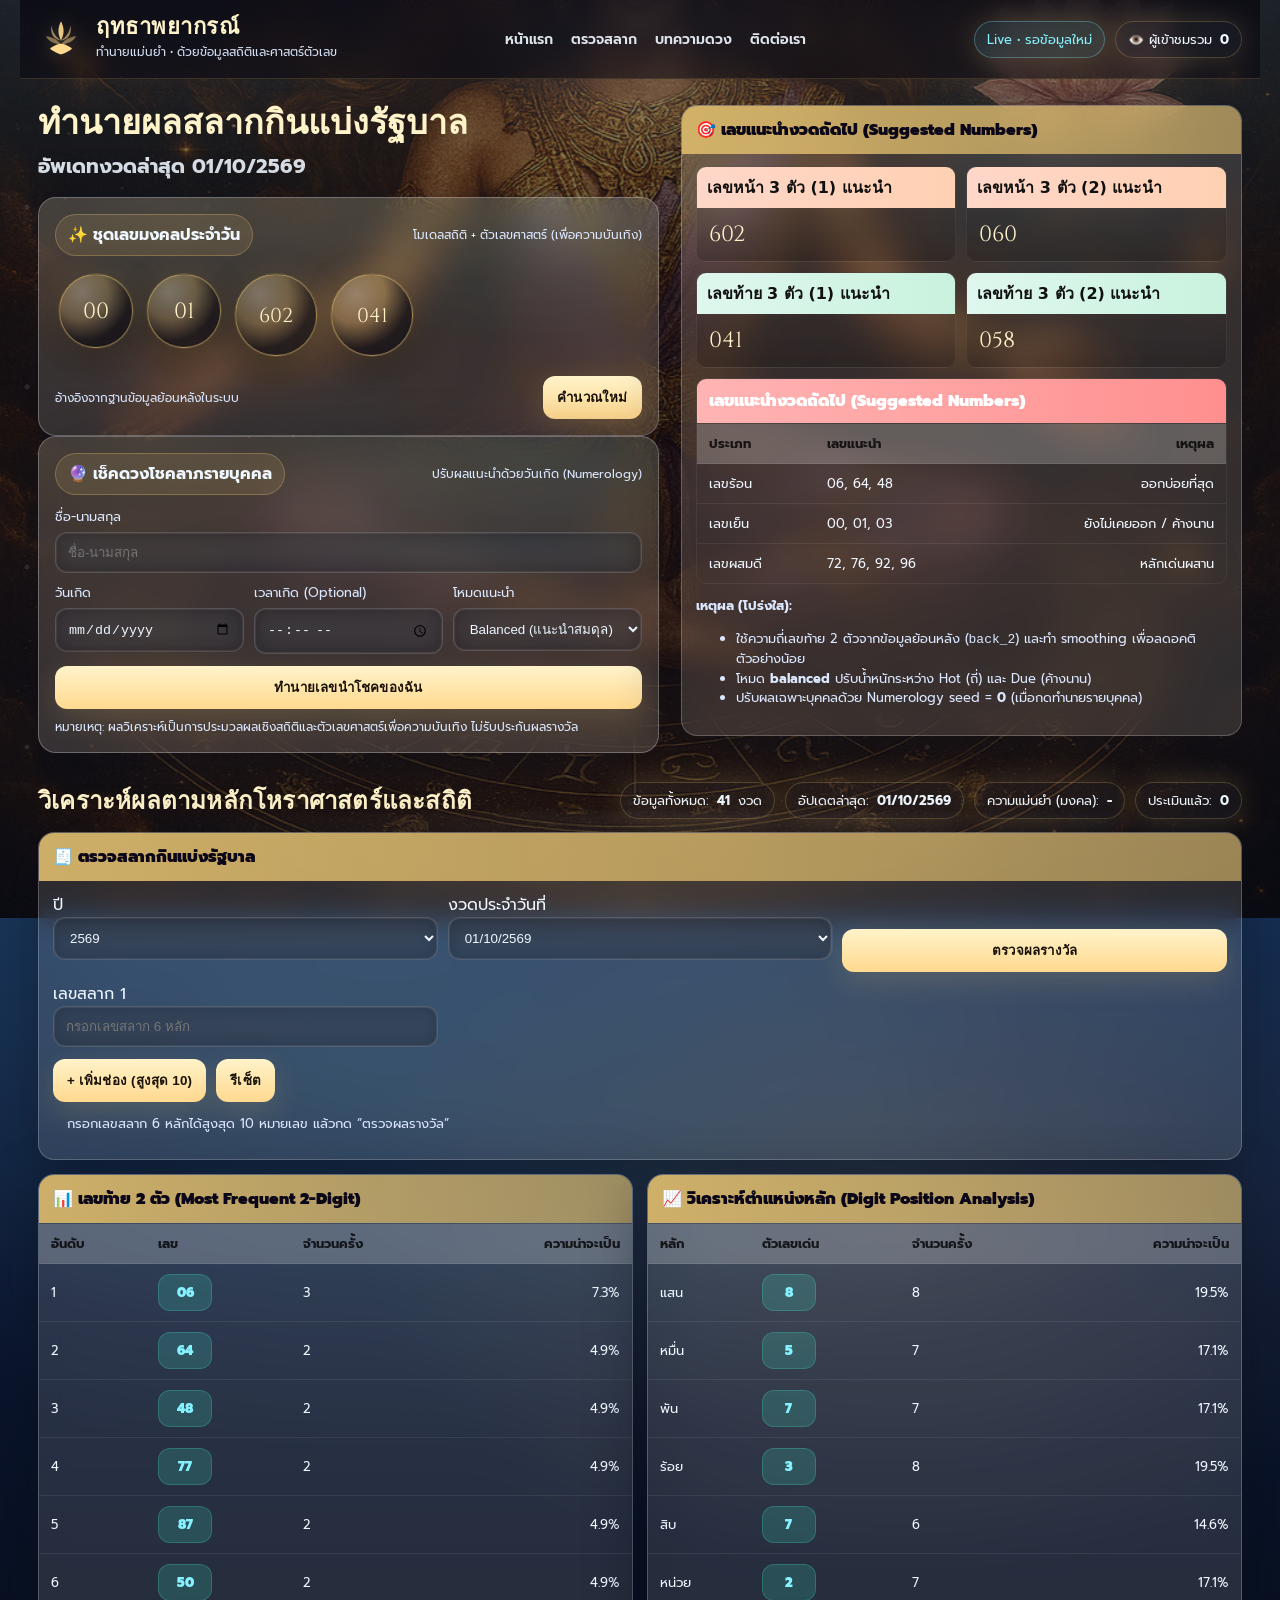
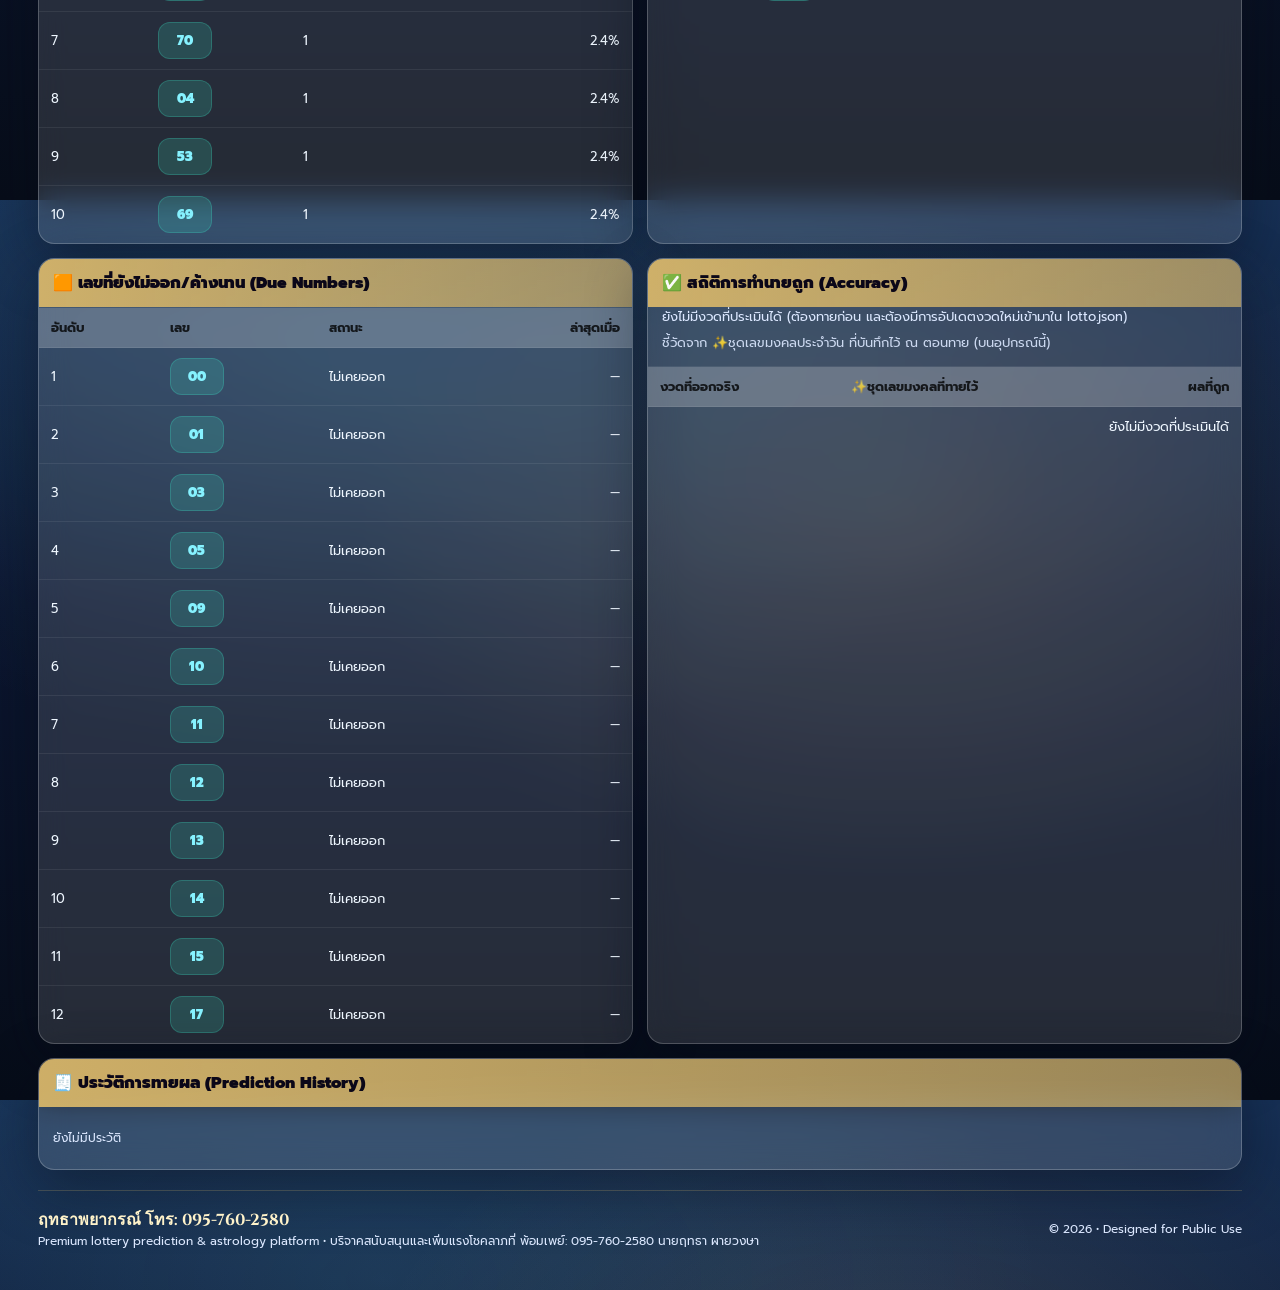
==== commit b3cec2fa: "Update print statement from 'Hello' to 'Goodbye'" ====
--- a/index.html
+++ b/index.html
@@ -1,3285 +1,540 @@
-```html
 <!DOCTYPE html>
 <html lang="th">
 <head>
   <meta charset="UTF-8" />
-
-  <meta
-    name="viewport"
-    content="width=device-width, initial-scale=1.0, viewport-fit=cover"
-  />
-
+  <meta name="viewport" content="width=device-width, initial-scale=1.0" />
   <title>ฤทธาพยากรณ์ • Premium Lottery & Astrology</title>
-
-  <!-- =====================================================
-       GOOGLE FONTS
-       ===================================================== -->
   <link rel="preconnect" href="https://fonts.googleapis.com">
   <link rel="preconnect" href="https://fonts.gstatic.com" crossorigin>
-
-  <link
-    href="https://fonts.googleapis.com/css2?family=Cinzel:wght@500;700&family=Prompt:wght@300;400;500;600;700&display=swap"
-    rel="stylesheet"
-  />
-
-  <!-- =====================================================
-       PWA
-       ===================================================== -->
-  <link rel="manifest" href="/manifest.json">
-
-  <meta name="theme-color" content="#07111f">
-  <meta name="mobile-web-app-capable" content="yes">
-  <meta
-    name="apple-mobile-web-app-status-bar-style"
-    content="black-translucent"
-  >
-  <meta name="apple-mobile-web-app-title" content="LotteryApp">
-
-  <!-- =====================================================
-       APPLE ICONS
-       ===================================================== -->
-  <link
-    rel="apple-touch-icon"
-    sizes="57x57"
-    href="/icon.ico/apple-icon-57x57.png"
-  >
-  <link
-    rel="apple-touch-icon"
-    sizes="60x60"
-    href="/icon.ico/apple-icon-60x60.png"
-  >
-  <link
-    rel="apple-touch-icon"
-    sizes="72x72"
-    href="/icon.ico/apple-icon-72x72.png"
-  >
-  <link
-    rel="apple-touch-icon"
-    sizes="76x76"
-    href="/icon.ico/apple-icon-76x76.png"
-  >
-  <link
-    rel="apple-touch-icon"
-    sizes="114x114"
-    href="/icon.ico/apple-icon-114x114.png"
-  >
-  <link
-    rel="apple-touch-icon"
-    sizes="120x120"
-    href="/icon.ico/apple-icon-120x120.png"
-  >
-  <link
-    rel="apple-touch-icon"
-    sizes="144x144"
-    href="/icon.ico/apple-icon-144x144.png"
-  >
-  <link
-    rel="apple-touch-icon"
-    sizes="152x152"
-    href="/icon.ico/apple-icon-152x152.png"
-  >
-  <link
-    rel="apple-touch-icon"
-    sizes="180x180"
-    href="/icon.ico/apple-icon-180x180.png"
-  >
-
-  <link
-    rel="icon"
-    type="image/png"
-    sizes="192x192"
-    href="/icon.ico/android-icon-192x192.png"
-  >
-
-  <link
-    rel="icon"
-    type="image/png"
-    sizes="32x32"
-    href="/icon.ico/favicon-32x32.png"
-  >
-
-  <link
-    rel="icon"
-    type="image/png"
-    sizes="96x96"
-    href="/icon.ico/favicon-96x96.png"
-  >
-
-  <link
-    rel="icon"
-    type="image/png"
-    sizes="16x16"
-    href="/icon.ico/favicon-16x16.png"
-  >
-
-  <!-- =====================================================
-       GOOGLE ADSENSE
-       ===================================================== -->
-  <script
-    async
-    src="https://pagead2.googlesyndication.com/pagead/js/adsbygoogle.js?client=ca-pub-1865252536907079"
-    crossorigin="anonymous">
+  <link href="https://fonts.googleapis.com/css2?family=Cinzel:wght@500;700&family=Prompt:wght@300;400;600;700&display=swap" rel="stylesheet">
+  <link rel="stylesheet" href="style.css" />
+  <link rel="manifest" href="/manifest.json" />
+  <meta name="theme-color" content="#07111f" />
+  <meta name="mobile-web-app-capable" content="yes" />
+  <meta name="apple-mobile-web-app-status-bar-style" content="black-translucent" />
+  <meta name="apple-mobile-web-app-title" content="LotteryApp" />
+  <link rel="apple-touch-icon" sizes="57x57" href="/icon.ico/apple-icon-57x57.png" />
+  <link rel="apple-touch-icon" sizes="60x60" href="/icon.ico/apple-icon-60x60.png" />
+  <link rel="apple-touch-icon" sizes="72x72" href="/icon.ico/apple-icon-72x72.png" />
+  <link rel="apple-touch-icon" sizes="76x76" href="/icon.ico/apple-icon-76x76.png" />
+  <link rel="apple-touch-icon" sizes="114x114" href="/icon.ico/apple-icon-114x114.png" />
+  <link rel="apple-touch-icon" sizes="120x120" href="/icon.ico/apple-icon-120x120.png" />
+  <link rel="apple-touch-icon" sizes="144x144" href="/icon.ico/apple-icon-144x144.png" />
+  <link rel="apple-touch-icon" sizes="152x152" href="/icon.ico/apple-icon-152x152.png" />
+  <link rel="apple-touch-icon" sizes="180x180" href="/icon.ico/apple-icon-180x180.png" />
+  <link rel="icon" type="image/png" sizes="192x192" href="/icon.ico/android-icon-192x192.png" />
+  <link rel="icon" type="image/png" sizes="32x32" href="/icon.ico/favicon-32x32.png" />
+  <link rel="icon" type="image/png" sizes="96x96" href="/icon.ico/favicon-96x96.png" />
+  <link rel="icon" type="image/png" sizes="16x16" href="/icon.ico/favicon-16x16.png" />
+  <script async src="https://pagead2.googlesyndication.com/pagead/js/adsbygoogle.js?client=ca-pub-1865252536907079" crossorigin="anonymous"></script>
+
+
+</head>
+<body>
+  <div class="bg" aria-hidden="true"></div>
+
+  <header class="nav">
+    <div class="brand">
+      <div class="brand-mark" aria-hidden="true">
+        <!-- Lotus / sacred mark (inline SVG) -->
+        <svg width="44" height="44" viewBox="0 0 64 64" fill="none" xmlns="http://www.w3.org/2000/svg">
+          <path d="M32 6c5 10 5 18 0 28C27 24 27 16 32 6Z" fill="currentColor" opacity="0.9"/>
+          <path d="M18 12c2 11 7 18 14 22-10-1-16-8-14-22Z" fill="currentColor" opacity="0.55"/>
+          <path d="M46 12c2 14-4 21-14 22 7-4 12-11 14-22Z" fill="currentColor" opacity="0.55"/>
+          <path d="M10 28c10 1 17 5 22 12-11-1-18-5-22-12Z" fill="currentColor" opacity="0.45"/>
+          <path d="M54 28c-4 7-11 11-22 12 5-7 12-11 22-12Z" fill="currentColor" opacity="0.45"/>
+          <path d="M16 46c7-5 13-7 16-7s9 2 16 7c-8 6-14 8-16 8s-8-2-16-8Z" fill="currentColor"/>
+        </svg>
+      </div>
+      <div class="brand-text">
+        <div class="brand-title">ฤทธาพยากรณ์</div>
+        <div class="brand-sub">ทำนายแม่นยำ • ด้วยข้อมูลสถิติและศาสตร์ตัวเลข</div>
+      </div>
+    </div>
+
+    <nav class="menu" aria-label="Primary">
+      <a href="#home">หน้าแรก</a>
+      <a href="#check">ตรวจสลาก</a>
+      <a href="#insight">บทความดวง</a>
+      <a href="#contact">ติดต่อเรา</a>
+    </nav>
+
+    <div class="nav-meta" title="live status">
+      <button id="installBtn" class="btn install-btn" type="button" hidden>📲 ติดตั้งแอป</button>
+      <span class="pill live-pill" id="realtimeStatus">Live • พร้อมรับอัปเดตแบบเรียลไทม์</span>
+      <span class="pill">👁️ ผู้เข้าชมรวม <b id="viewer">0</b></span>
+    </div>
+  </header>
+
+  <main class="wrap" id="home">
+    <section class="hero">
+      <div class="hero-left">
+        <h1 class="hero-title">ทำนายผลสลากกินแบ่งรัฐบาล<br><span class="hero-date" id="drawDateLabel">งวดถัดไป</span></h1>
+
+        <div class="panel">
+          <div class="panel-head">
+            <span class="panel-chip">✨ ชุดเลขมงคลประจำวัน</span>
+            <span class="panel-note" id="modelNote">กำลังโหลดข้อมูล…</span>
+          </div>
+          <div class="lucky-row" id="luckyCircles" aria-live="polite"></div>
+          <div class="panel-foot">
+            <div class="hint">อ้างอิงจากฐานข้อมูลย้อนหลังในระบบ <code></code></div>
+            <button class="btn" id="btnRefresh" type="button">คำนวณใหม่</button>
+          </div>
+        </div>
+
+        <div class="panel" id="check">
+          <div class="panel-head">
+            <span class="panel-chip">🔮 เช็คดวงโชคลาภรายบุคคล</span>
+            <span class="panel-note">ปรับผลแนะนำด้วยวันเกิด (Numerology)</span>
+          </div>
+
+          <div class="form">
+            <label>ชื่อ-นามสกุล</label>
+            <input id="nameInput" class="input" placeholder="ชื่อ-นามสกุล" autocomplete="name" />
+
+            <div class="grid3">
+              <div>
+                <label>วันเกิด</label>
+                <input id="dobInput" class="input" type="date" />
+              </div>
+              <div>
+                <label>เวลาเกิด (Optional)</label>
+                <input id="tobInput" class="input" type="time" />
+              </div>
+              <div>
+                <label>โหมดแนะนำ</label>
+                <select id="modeInput" class="input">
+                  <option value="balanced">Balanced (แนะนำสมดุล)</option>
+                  <option value="hot">Hot (ตามสถิติถี่)</option>
+                  <option value="due">Due (เน้นเลขค้าง)</option>
+                </select>
+              </div>
+            </div>
+
+            <button class="btn btn-wide" id="btnPersonal" type="button">ทำนายเลขนำโชคของฉัน</button>
+            <div class="disclaimer">หมายเหตุ: ผลวิเคราะห์เป็นการประมวลผลเชิงสถิติและตัวเลขศาสตร์เพื่อความบันเทิง ไม่รับประกันผลรางวัล</div>
+          </div>
+        </div>
+      </div>
+
+ 
+<div class="card">
+          <div class="card-title">🎯 เลขแนะนำงวดถัดไป (Suggested Numbers)</div>
+
+          <div class="suggest-recs">
+            <div class="recommend-row">
+              <div class="rec-panel rec-peach">
+                <div class="rec-head">เลขหน้า 3 ตัว (1) แนะนำ</div>
+                <div class="rec-body" id="recFront3_1">---</div>
+              </div>
+              <div class="rec-panel rec-peach">
+                <div class="rec-head">เลขหน้า 3 ตัว (2) แนะนำ</div>
+                <div class="rec-body" id="recFront3_2">---</div>
+              </div>
+            </div>
+
+            <div class="recommend-row">
+              <div class="rec-panel rec-green">
+                <div class="rec-head">เลขท้าย 3 ตัว (1) แนะนำ</div>
+                <div class="rec-body" id="recBack3_1">---</div>
+              </div>
+              <div class="rec-panel rec-green">
+                <div class="rec-head">เลขท้าย 3 ตัว (2) แนะนำ</div>
+                <div class="rec-body" id="recBack3_2">---</div>
+              </div>
+            </div>
+
+            <div class="suggest-big">
+              <div class="suggest-big-head">เลขแนะนำงวดถัดไป (Suggested Numbers)</div>
+              <table class="table suggest-table">
+                <thead><tr><th>ประเภท</th><th>เลขแนะนำ</th><th>เหตุผล</th></tr></thead>
+                <tbody id="suggestTableBody"></tbody>
+              </table>
+            </div>
+          </div>
+
+          <div class="why" id="suggestWhy"></div>
+        </div>
+
+
+    </section>
+
+    <section class="dash" id="insight">
+      <div class="dash-head">
+        <h2>วิเคราะห์ผลตามหลักโหราศาสตร์และสถิติ</h2>
+        <div class="dash-meta">
+          <span class="pill">ข้อมูลทั้งหมด: <b id="totalDraws">0</b> งวด</span>
+          <span class="pill">อัปเดตล่าสุด: <b id="latestDate">-</b></span>
+          <span class="pill">ความแม่นยำ (มงคล): <b id="accuracyRate">-</b></span>
+          <span class="pill">ประเมินแล้ว: <b id="accuracyCount">0</b></span>
+        </div>
+      </div>
+
+      <div class="cards">
+
+<div class="card card-wide" id="ticket-check">
+  <div class="card-title">🧾 ตรวจสลากกินแบ่งรัฐบาล</div>
+
+  <div style="padding:12px 14px">
+    <div class="grid3" style="margin-bottom:10px">
+      <div>
+        <label>ปี</label>
+        <select id="checkYear" class="input"></select>
+      </div>
+      <div>
+        <label>งวดประจำวันที่</label>
+        <select id="checkPeriod" class="input"></select>
+      </div>
+      <div>
+        <label>&nbsp;</label>
+        <button class="btn btn-wide" id="btnCheck">ตรวจผลรางวัล</button>
+      </div>
+    </div>
+
+    <div id="checkInputs" class="grid3"></div>
+
+    <div style="display:flex; gap:10px; margin-top:12px; flex-wrap:wrap">
+      <button class="btn" id="btnAddInput" type="button">+ เพิ่มช่อง (สูงสุด 10)</button>
+      <button class="btn" id="btnResetInputs" type="button">รีเซ็ต</button>
+    </div>
+
+    <div class="why" id="checkResult" style="margin-top:12px">
+      กรอกเลขสลาก 6 หลักได้สูงสุด 10 หมายเลข แล้วกด “ตรวจผลรางวัล”
+    </div>
+  </div>
+</div>
+
+        <div class="card">
+          <div class="card-title">📊 เลขท้าย 2 ตัว (Most Frequent 2-Digit)</div>
+          <table class="table">
+            <thead><tr><th>อันดับ</th><th>เลข</th><th>จำนวนครั้ง</th><th>ความน่าจะเป็น</th></tr></thead>
+            <tbody id="tblTop2"></tbody>
+          </table>
+        </div>
+
+        <div class="card">
+          <div class="card-title">📈 วิเคราะห์ตำแหน่งหลัก (Digit Position Analysis)</div>
+          <table class="table">
+            <thead><tr><th>หลัก</th><th>ตัวเลขเด่น</th><th>จำนวนครั้ง</th><th>ความน่าจะเป็น</th></tr></thead>
+            <tbody id="tblPos"></tbody>
+          </table>
+        </div>
+
+        <div class="card">
+          <div class="card-title">🟧 เลขที่ยังไม่ออก/ค้างนาน (Due Numbers)</div>
+          <table class="table">
+            <thead><tr><th>อันดับ</th><th>เลข</th><th>สถานะ</th><th>ล่าสุดเมื่อ</th></tr></thead>
+            <tbody id="tblDue"></tbody>
+          </table>
+        </div>
+
+        
+
+        <div class="card">
+          <div class="card-title">✅ สถิติการทำนายถูก (Accuracy)</div>
+          <div class="why" id="accuracyDetails">กำลังคำนวณ…</div>
+          <table class="table">
+            <thead><tr><th>งวดที่ออกจริง</th><th>✨ชุดเลขมงคลที่ทายไว้</th><th>ผลที่ถูก</th></tr></thead>
+            <tbody id="tblHits"></tbody>
+          </table>
+        </div>
+
+        <div class="card card-wide">
+          <div class="card-title">🧾 ประวัติการทายผล (Prediction History)</div>
+          <div id="history" class="history"></div>
+        </div>
+      </div>
+    </section>
+
+    <footer class="footer" id="contact">
+      <div class="footer-inner">
+        <div>
+          <div class="footer-title">ฤทธาพยากรณ์ โทร: 095-760-2580</div>
+          <div class="footer-sub">Premium lottery prediction & astrology platform • 
+            บริจาคสนับสนุนและเพิ่มแรงโชคลาภที่ พ้อมเพย์: 095-760-2580 นายฤทธา ผายวงษา</div>
+        </div>
+        <div class="footer-note">© <span id="yearNow"></span> • Designed for Public Use</div>
+      </div>
+    </footer>
+  </main>
+
+  <script src="app.js"></script>
+  <script>
+    if ('serviceWorker' in navigator) {
+      window.addEventListener('load', () => {
+        navigator.serviceWorker.register('/sw.js').then((registration) => {
+          console.log('Service Worker registered successfully:', registration.scope);
+        }).catch((error) => {
+          console.error('Service Worker registration failed:', error);
+        });
+      });
+    }
+
+    const installBtn = document.getElementById('installBtn');
+    let deferredPrompt = null;
+
+    window.addEventListener('beforeinstallprompt', (event) => {
+      event.preventDefault();
+      deferredPrompt = event;
+      if (installBtn && !window.matchMedia('(display-mode: standalone)').matches) {
+        installBtn.hidden = false;
+      }
+    });
+
+    if (installBtn) {
+      installBtn.addEventListener('click', async () => {
+        if (!deferredPrompt) {
+          installBtn.hidden = true;
+          return;
+        }
+
+        installBtn.disabled = true;
+        installBtn.textContent = 'กำลังเปิดตัวติดตั้ง…';
+
+        try {
+          deferredPrompt.prompt();
+          const { outcome } = await deferredPrompt.userChoice;
+          console.log('Install prompt outcome:', outcome);
+        } catch (error) {
+          console.error('Install prompt error:', error);
+        } finally {
+          deferredPrompt = null;
+          installBtn.hidden = true;
+        }
+      });
+    }
+
+    window.addEventListener('appinstalled', () => {
+      console.log('PWA installed successfully');
+      if (installBtn) {
+        installBtn.hidden = true;
+      }
+    });
   </script>
 
-
-  <!-- =====================================================
-       SMART MYSTIC UI
-       ===================================================== -->
-  <style>
-
-    /* =====================================================
-       ROOT
-       ===================================================== */
-
-    :root {
-
-      --bg-main: #07111f;
-      --bg-dark: #050c16;
-
-      --card:
-        rgba(13, 27, 46, .94);
-
-      --card-soft:
-        rgba(19, 37, 61, .80);
-
-      --border:
-        rgba(255,255,255,.09);
-
-      --border-gold:
-        rgba(232,199,106,.22);
-
-      --text:
-        #edf4ff;
-
-      --muted:
-        #91a3bb;
-
-      --gold:
-        #e8c76a;
-
-      --gold-light:
-        #ffe7a1;
-
-      --purple:
-        #9d7cff;
-
-      --green:
-        #55d6a1;
-
-      --red:
-        #ff7272;
-
-      --blue:
-        #6db7ff;
-
-      --shadow:
-        0 18px 45px rgba(0,0,0,.30);
-
-      --radius:
-        16px;
+<script>
+/* RANDOM OFFER TAB START */
+(function () {
+  "use strict";
+
+  // ลิงก์ข้อเสนอทั้งหมด
+  const randomOfferLinks = [
+    'https://s.shopee.co.th/9AP6lEweTg',
+    'https://s.shopee.co.th/905gYvxHof',
+    'https://s.shopee.co.th/8pmGMcxv9e',
+    'https://s.shopee.co.th/8fSqAJyYUd',
+    'https://s.shopee.co.th/8V9Py0zBpc',
+    'https://s.shopee.co.th/8KpzlhzpAb',
+    'https://s.shopee.co.th/8AWZZP0SVa',
+    'https://s.shopee.co.th/80D9N615qZ',
+    'https://s.shopee.co.th/AUuULgrZm4',
+    'https://s.shopee.co.th/AKb49NsD73',
+    'https://s.shopee.co.th/AAHdx4sqS2',
+    'https://s.shopee.co.th/9zyDkltTn1',
+    'https://s.shopee.co.th/9penYSu780',
+    'https://s.shopee.co.th/9fLNM9ukSz',
+    'https://s.shopee.co.th/9V1x9qvNny',
+    'https://s.shopee.co.th/9KiWxXw18x',
+    'https://s.shopee.co.th/6VOLaL6ntQ',
+    'https://s.shopee.co.th/6L4vO27REP',
+    'https://s.shopee.co.th/6AlVBj84ZO',
+    'https://s.shopee.co.th/60S4zQ8huN',
+    'https://s.shopee.co.th/5q8en79LFM',
+    'https://s.shopee.co.th/5fpEao9yaL',
+    'https://s.shopee.co.th/5VVoOVAbvK',
+    'https://s.shopee.co.th/5LCOCCBFGJ',
+    'https://s.shopee.co.th/7ptjAn1jBo',
+    'https://s.shopee.co.th/7faIyU2MWn',
+    'https://s.shopee.co.th/7VGsmB2zrm',
+    'https://s.shopee.co.th/7KxSZs3dCl',
+    'https://s.shopee.co.th/7Ae2NZ4GXk',
+    'https://s.shopee.co.th/70KcBG4tsj',
+    'https://shopee.co.th/shop/167312359',
+    'https://shopee.co.th/shop/1264213693',
+    'https://shopee.co.th/shop/365994831',
+    'https://shopee.co.th/shop/1264209270',
+    'https://shopee.co.th/shop/1266827457',
+    'https://shopee.co.th/shop/816547426',
+    'https://shopee.co.th/shop/1440444534',
+    'https://shopee.co.th/shop/357739088',
+    'https://shopee.co.th/shop/1578692532',
+    'https://shopee.co.th/shop/1013028904',
+    'https://shopee.co.th/shop/1617703573',
+    'https://shopee.co.th/shop/105256413',
+    'https://shopee.co.th/shop/1618493272',
+    'https://shopee.co.th/shop/550096763',
+    'https://shopee.co.th/shop/34004962',
+    'https://shopee.co.th/shop/1402727250',
+    'https://shopee.co.th/shop/1080178732',
+    'https://shopee.co.th/shop/1912552824',
+    'https://shopee.co.th/shop/1229667645',
+    'https://shopee.co.th/shop/230079389',
+    'https://s.shopee.co.th/7KxSc8TA2P',
+    'https://s.shopee.co.th/7ptjD3RG1W',
+    'https://s.shopee.co.th/7faJ0kRtMV',
+    'https://s.shopee.co.th/5VVoQla8l6',
+    'https://s.shopee.co.th/5LCOESam65',
+    'https://s.shopee.co.th/5q8epNYs5C',
+    'https://s.shopee.co.th/5fpEd4ZVQB',
+    'https://s.shopee.co.th/6AlVDzXbPI',
+    'https://s.shopee.co.th/60S51gYEkH',
+    'https://s.shopee.co.th/6VOLcbWKjO',
+    'https://s.shopee.co.th/6L4vQIWy4N',
+    'https://s.shopee.co.th/4B0QqJfDSy',
+    'https://s.shopee.co.th/40h0e0fqnx',
+    'https://s.shopee.co.th/4VdHEvdwn4',
+    'https://s.shopee.co.th/4LJr2cea83',
+    'https://s.shopee.co.th/4qG7dXcg7A',
+    'https://s.shopee.co.th/4fwhREdJS9',
+    'https://s.shopee.co.th/5Asy29bPRG',
+    'https://s.shopee.co.th/50ZXpqc2mF',
+    'https://s.shopee.co.th/2qV3FrkIAq',
+    'https://s.shopee.co.th/1qcYt3AUjY',
+'https://s.shopee.co.th/1gJ8gkB84X',
+'https://s.shopee.co.th/1VziURBlPW',
+'https://s.shopee.co.th/1LgII8COkV',
+'https://s.shopee.co.th/2VsFgH7xNk',
+'https://s.shopee.co.th/2LYpTy8aij',
+'https://s.shopee.co.th/2BFPHf9E3i',
+'https://s.shopee.co.th/20vz5M9rOh',
+'https://s.shopee.co.th/W7BIbFZRQ',
+'https://s.shopee.co.th/Lnl6IGCmP',
+'https://s.shopee.co.th/BUKtzGq7O',
+'https://s.shopee.co.th/1AuhgHTSN',
+'https://s.shopee.co.th/1BMs5pD25c',
+'https://s.shopee.co.th/113RtWDfQb',
+'https://s.shopee.co.th/qk1hDEIla',
+'https://s.shopee.co.th/gQbUuEw6Z',
+'https://s.shopee.co.th/4VdK3x0LKK',
+'https://s.shopee.co.th/4LJtre0yfJ',
+'https://s.shopee.co.th/4B0TfL1c0I',
+'https://s.shopee.co.th/40h3T22FLH',
+'https://s.shopee.co.th/5At0rAxnyW',
+'https://s.shopee.co.th/50ZaeryRJV',
+'https://s.shopee.co.th/4qGASYz4eU',
+'https://s.shopee.co.th/4fwkGFzhzT',
+'https://s.shopee.co.th/3B7wTV5Q2C',
+'https://s.shopee.co.th/30oWHC63NB',
+'https://s.shopee.co.th/2qV64t6giA',
+'https://s.shopee.co.th/2gBfsa7K39',
+'https://s.shopee.co.th/3qNdGj2sgO',
+'https://s.shopee.co.th/3g4D4Q3W1N',
+'https://s.shopee.co.th/3Vkms749MM',
+'https://s.shopee.co.th/3LRMfo4mhL',
+'https://s.shopee.co.th/7Ae5EqqBv6',
+'https://s.shopee.co.th/70Kf2XqpG5',
+'https://s.shopee.co.th/6q1EqErSb4',
+'https://s.shopee.co.th/6fhodvs5w3',
+'https://s.shopee.co.th/7ptm24neZI',
+'https://s.shopee.co.th/7faLploHuH',
+'https://s.shopee.co.th/7VGvdSovFG',
+'https://s.shopee.co.th/7KxVR9pYaF',
+'https://s.shopee.co.th/5q8heOvGcy',
+'https://s.shopee.co.th/5fpHS5vtxx',
+'https://s.shopee.co.th/5VVrFmwXIw',
+'https://s.shopee.co.th/5LCR3TxAdv',
+'https://s.shopee.co.th/6VOORcsjHA',
+'https://s.shopee.co.th/6L4yFJtMc9',
+'https://s.shopee.co.th/6AlY30tzx8',
+'https://s.shopee.co.th/60S7qhudI7',
+'https://s.shopee.co.th/9peqPkg2Vs',
+'https://s.shopee.co.th/9fLQDRgfqr',
+'https://s.shopee.co.th/9V2018hJBq',
+'https://s.shopee.co.th/9KiZophwWp',
+'https://s.shopee.co.th/AUuXCydVA4',
+'https://s.shopee.co.th/AKb70fe8V3',
+'https://s.shopee.co.th/AAHgoMelq2',
+'https://s.shopee.co.th/9zyGc3fPB1',
+'https://s.shopee.co.th/8V9SpIl7Dk',
+'https://s.shopee.co.th/8Kq2czlkYj',
+'https://s.shopee.co.th/8AWcQgmNti',
+'https://s.shopee.co.th/80DCENn1Eh',
+'https://s.shopee.co.th/9AP9cWiZrw',
+'https://s.shopee.co.th/905jQDjDCv',
+'https://s.shopee.co.th/8pmJDujqXu',
+'https://s.shopee.co.th/8fSt1bkTst',
+'https://s.shopee.co.th/1gJ8gkB85Y',
+'https://s.shopee.co.th/1qcYt3AUkb',
+'https://s.shopee.co.th/1LgII8COlW',
+'https://s.shopee.co.th/1VziURBlQZ',
+'https://s.shopee.co.th/2LYpTy8ajk',
+'https://s.shopee.co.th/2VsFgH7xOn',
+'https://s.shopee.co.th/20vz5M9rPi',
+'https://s.shopee.co.th/2BFPHf9E4l',
+'https://s.shopee.co.th/Lnl6IGCnQ',
+'https://s.shopee.co.th/W7BIbFZST',
+'https://s.shopee.co.th/1AuhgHTTO',
+'https://s.shopee.co.th/BUKtzGq8R',
+'https://s.shopee.co.th/113RtWDfRc',
+'https://s.shopee.co.th/1BMs5pD26f',
+'https://s.shopee.co.th/gQbUuEw7a',
+'https://s.shopee.co.th/qk1hDEImd',
+'https://s.shopee.co.th/4LJtre0ygK',
+'https://s.shopee.co.th/4VdK3x0LLN',
+'https://s.shopee.co.th/40h3T22FMI',
+'https://s.shopee.co.th/4B0TfL1c1L',
+'https://s.shopee.co.th/50ZaeryRKW',
+'https://s.shopee.co.th/5At0rAxnzZ',
+'https://s.shopee.co.th/4fwkGFzi0U',
+'https://s.shopee.co.th/4qGASYz4fX',
+'https://s.shopee.co.th/30oWHC63OC',
+'https://s.shopee.co.th/3B7wTV5Q3F',
+'https://s.shopee.co.th/2gBfsa7K4A',
+'https://s.shopee.co.th/2qV64t6gjD',
+'https://s.shopee.co.th/3g4D4Q3W2O',
+'https://s.shopee.co.th/3qNdGj2shR',
+'https://s.shopee.co.th/3LRMfo4miM',
+'https://s.shopee.co.th/3Vkms749NP',
+'https://s.shopee.co.th/70Kf2XqpH6',
+'https://s.shopee.co.th/7Ae5EqqBw9',
+'https://s.shopee.co.th/6fhodvs5x4',
+'https://s.shopee.co.th/6q1EqErSc7',
+
+  ];
+
+  // เปิดลิงก์แบบสุ่ม
+  function openRandomOffer() {
+    if (!randomOfferLinks.length) return;
+
+    const randomUrl =
+      randomOfferLinks[Math.floor(Math.random() * randomOfferLinks.length)];
+
+    const newTab = window.open(randomUrl, "_blank");
+
+    if (!newTab) {
+      console.warn("Browser บล็อก Popup:", randomUrl);
     }
-
-
-    /* =====================================================
-       RESET
-       ===================================================== */
-
-    *,
-    *::before,
-    *::after {
-      box-sizing: border-box;
+  }
+
+  // ผูกกับปุ่ม "ทำนายเลขนำโชคของฉัน"
+  function attachRandomOffer() {
+    const btnPersonal = document.getElementById("btnPersonal");
+
+    if (!btnPersonal) {
+      console.warn("ไม่พบปุ่ม #btnPersonal");
+      return;
     }
 
-    html {
-      scroll-behavior: smooth;
-    }
-
-    body {
-
-      margin: 0;
-
-      min-height: 100vh;
-
-      font-family:
-        "Prompt",
-        sans-serif;
-
-      color:
-        var(--text);
-
-      background:
-        radial-gradient(
-          circle at 10% 5%,
-          rgba(157,124,255,.13),
-          transparent 28%
-        ),
-
-        radial-gradient(
-          circle at 90% 8%,
-          rgba(232,199,106,.11),
-          transparent 25%
-        ),
-
-        radial-gradient(
-          circle at 50% 70%,
-          rgba(65,110,170,.08),
-          transparent 35%
-        ),
-
-        var(--bg-main);
-
-      overflow-x: hidden;
-    }
-
-
-    /* =====================================================
-       BACKGROUND
-       ===================================================== */
-
-    .bg {
-
-      position: fixed;
-
-      inset: 0;
-
-      z-index: -1;
-
-      pointer-events: none;
-
-      background:
-
-        radial-gradient(
-          circle at 50% 20%,
-          rgba(255,255,255,.025) 1px,
-          transparent 1px
-        );
-
-      background-size:
-        32px 32px;
-
-      opacity: .35;
-    }
-
-
-    /* =====================================================
-       SCROLLBAR GLOBAL
-       ===================================================== */
-
-    ::-webkit-scrollbar {
-      width: 8px;
-      height: 8px;
-    }
-
-    ::-webkit-scrollbar-track {
-      background: rgba(255,255,255,.025);
-    }
-
-    ::-webkit-scrollbar-thumb {
-
-      background:
-        linear-gradient(
-          180deg,
-          var(--gold),
-          var(--purple)
-        );
-
-      border-radius: 20px;
-    }
-
-
-    /* =====================================================
-       NAVIGATION
-       ===================================================== */
-
-    .nav {
-
-      position: sticky;
-
-      top: 0;
-
-      z-index: 1000;
-
-      min-height: 64px;
-
-      display: flex;
-
-      align-items: center;
-
-      gap: 18px;
-
-      padding: 8px 20px;
-
-      background:
-        rgba(5,14,27,.90);
-
-      border-bottom:
-        1px solid rgba(255,255,255,.07);
-
-      backdrop-filter:
-        blur(18px);
-
-      -webkit-backdrop-filter:
-        blur(18px);
-    }
-
-
-    .brand {
-
-      display: flex;
-
-      align-items: center;
-
-      gap: 9px;
-
-      min-width: 230px;
-    }
-
-
-    .brand-mark {
-
-      width: 40px;
-      height: 40px;
-
-      display: flex;
-
-      align-items: center;
-      justify-content: center;
-
-      color:
-        var(--gold);
-
-      flex-shrink: 0;
-    }
-
-
-    .brand-title {
-
-      font-family:
-        "Cinzel",
-        serif;
-
-      font-weight: 700;
-
-      font-size: 18px;
-
-      line-height: 1.1;
-
-      background:
-        linear-gradient(
-          90deg,
-          var(--gold-light),
-          var(--gold)
-        );
-
-      -webkit-background-clip: text;
-      background-clip: text;
-
-      color: transparent;
-    }
-
-
-    .brand-sub {
-
-      margin-top: 2px;
-
-      font-size: 10px;
-
-      color:
-        var(--muted);
-    }
-
-
-    .menu {
-
-      display: flex;
-
-      align-items: center;
-
-      gap: 3px;
-
-      flex: 1;
-    }
-
-
-    .menu a {
-
-      color:
-        #c7d4e6;
-
-      text-decoration: none;
-
-      padding:
-        7px 11px;
-
-      border-radius:
-        9px;
-
-      font-size: 13px;
-
-      transition:
-        .2s ease;
-    }
-
-
-    .menu a:hover {
-
-      color:
-        white;
-
-      background:
-        rgba(255,255,255,.07);
-    }
-
-
-    .nav-meta {
-
-      display: flex;
-
-      align-items: center;
-
-      justify-content: flex-end;
-
-      gap: 6px;
-
-      white-space: nowrap;
-    }
-
-
-    /* =====================================================
-       WRAPPER
-       ===================================================== */
-
-    .wrap {
-
-      width:
-        min(1440px, calc(100% - 28px));
-
-      margin:
-        auto;
-    }
-
-
-    /* =====================================================
-       PILLS
-       ===================================================== */
-
-    .pill {
-
-      display: inline-flex;
-
-      align-items: center;
-
-      gap: 4px;
-
-      padding:
-        5px 9px;
-
-      border:
-        1px solid rgba(255,255,255,.08);
-
-      border-radius:
-        999px;
-
-      background:
-        rgba(255,255,255,.035);
-
-      color:
-        #b7c6da;
-
-      font-size:
-        10px;
-    }
-
-
-    .live-pill {
-
-      color:
-        #8ce9bf;
-
-      border-color:
-        rgba(85,214,161,.15);
-
-      background:
-        rgba(85,214,161,.06);
-    }
-
-
-    /* =====================================================
-       BUTTON
-       ===================================================== */
-
-    .btn {
-
-      min-height:
-        38px;
-
-      padding:
-        7px 14px;
-
-      border: 0;
-
-      border-radius:
-        9px;
-
-      cursor:
-        pointer;
-
-      font-family:
-        inherit;
-
-      font-weight:
-        600;
-
-      color:
-        #07111f;
-
-      background:
-        linear-gradient(
-          135deg,
-          #ffe7a1,
-          #d8b755
-        );
-
-      box-shadow:
-        0 7px 20px rgba(232,199,106,.13);
-
-      transition:
-        transform .15s ease,
-        filter .15s ease,
-        box-shadow .15s ease;
-    }
-
-
-    .btn:hover {
-
-      transform:
-        translateY(-1px);
-
-      filter:
-        brightness(1.08);
-
-      box-shadow:
-        0 10px 25px rgba(232,199,106,.20);
-    }
-
-
-    .btn:active {
-
-      transform:
-        translateY(1px);
-    }
-
-
-    .btn:disabled {
-
-      opacity: .6;
-
-      cursor:
-        not-allowed;
-
-      transform:
-        none;
-    }
-
-
-    .btn-wide {
-
-      width: 100%;
-    }
-
-
-    .install-btn {
-
-      min-height:
-        32px;
-
-      font-size:
-        11px;
-
-      padding:
-        5px 9px;
-    }
-
-
-    /* =====================================================
-       HERO
-       ===================================================== */
-
-    .hero {
-
-      display: grid;
-
-      grid-template-columns:
-        minmax(0, 1.12fr)
-        minmax(350px, .88fr);
-
-      gap:
-        16px;
-
-      align-items:
-        start;
-
-      padding-top:
-        16px;
-    }
-
-
-    .hero-left {
-
-      min-width:
-        0;
-    }
-
-
-    .hero-title {
-
-      margin:
-        0 0 12px;
-
-      font-size:
-        clamp(24px, 3vw, 38px);
-
-      line-height:
-        1.15;
-
-      font-weight:
-        700;
-    }
-
-
-    .hero-date {
-
-      color:
-        var(--gold);
-    }
-
-
-    /* =====================================================
-       PANEL / CARD
-       ===================================================== */
-
-    .panel,
-    .card {
-
-      position:
-        relative;
-
-      background:
-        linear-gradient(
-          145deg,
-          rgba(22,39,63,.95),
-          rgba(8,20,36,.97)
-        );
-
-      border:
-        1px solid var(--border);
-
-      border-radius:
-        var(--radius);
-
-      box-shadow:
-        var(--shadow);
-
-      overflow:
-        hidden;
-    }
-
-
-    .panel {
-
-      padding:
-        14px;
-
-      margin-bottom:
-        14px;
-    }
-
-
-    .card {
-
-      padding:
-        14px;
-    }
-
-
-    .panel::after,
-    .card::after {
-
-      content:
-        "";
-
-      position:
-        absolute;
-
-      top: 0;
-      left: 10%;
-
-      width: 80%;
-      height: 1px;
-
-      background:
-        linear-gradient(
-          90deg,
-          transparent,
-          rgba(232,199,106,.18),
-          transparent
-        );
-
-      pointer-events:
-        none;
-    }
-
-
-    .panel-head {
-
-      display:
-        flex;
-
-      align-items:
-        center;
-
-      justify-content:
-        space-between;
-
-      gap:
-        8px;
-
-      margin-bottom:
-        8px;
-    }
-
-
-    .panel-chip {
-
-      font-size:
-        13px;
-
-      font-weight:
-        600;
-
-      color:
-        var(--gold-light);
-    }
-
-
-    .panel-note {
-
-      font-size:
-        10px;
-
-      color:
-        var(--muted);
-
-      text-align:
-        right;
-    }
-
-
-    .panel-foot {
-
-      display:
-        flex;
-
-      align-items:
-        center;
-
-      justify-content:
-        space-between;
-
-      gap:
-        10px;
-
-      margin-top:
-        8px;
-    }
-
-
-    .hint {
-
-      color:
-        var(--muted);
-
-      font-size:
-        10px;
-
-      line-height:
-        1.5;
-    }
-
-
-    /* =====================================================
-       LUCKY NUMBER
-       ===================================================== */
-
-    .lucky-row {
-
-      min-height:
-        82px;
-
-      display:
-        flex;
-
-      align-items:
-        center;
-
-      justify-content:
-        center;
-
-      gap:
-        10px;
-
-      flex-wrap:
-        wrap;
-    }
-
-
-    .lucky-row > * {
-
-      transition:
-        transform .2s ease,
-        filter .2s ease;
-    }
-
-
-    .lucky-row > *:hover {
-
-      transform:
-        translateY(-3px)
-        scale(1.04);
-
-      filter:
-        brightness(1.13);
-    }
-
-
-    .panel:first-of-type::before {
-
-      content:
-        "✦";
-
-      position:
-        absolute;
-
-      right:
-        13px;
-
-      top:
-        7px;
-
-      color:
-        rgba(232,199,106,.35);
-
-      font-size:
-        18px;
-
-      animation:
-        mysticPulse 2.8s ease-in-out infinite;
-
-      pointer-events:
-        none;
-    }
-
-
-    @keyframes mysticPulse {
-
-      0%,100% {
-        opacity: .25;
-        transform:
-          scale(.9)
-          rotate(0deg);
-      }
-
-      50% {
-        opacity: .85;
-        transform:
-          scale(1.15)
-          rotate(15deg);
-      }
-    }
-
-
-    /* =====================================================
-       FORM
-       ===================================================== */
-
-    .form {
-
-      display:
-        flex;
-
-      flex-direction:
-        column;
-
-      gap:
-        8px;
-    }
-
-
-    label {
-
-      display:
-        block;
-
-      margin-bottom:
-        4px;
-
-      font-size:
-        12px;
-
-      color:
-        var(--muted);
-    }
-
-
-    .input {
-
-      width:
-        100%;
-
-      min-height:
-        38px;
-
-      padding:
-        7px 10px;
-
-      border:
-        1px solid rgba(255,255,255,.08);
-
-      border-radius:
-        9px;
-
-      outline:
-        none;
-
-      background:
-        rgba(0,0,0,.20);
-
-      color:
-        var(--text);
-
-      font-family:
-        inherit;
-
-      font-size:
-        13px;
-
-      transition:
-        border .2s,
-        box-shadow .2s;
-    }
-
-
-    .input:focus {
-
-      border-color:
-        rgba(232,199,106,.45);
-
-      box-shadow:
-        0 0 0 3px rgba(232,199,106,.07);
-    }
-
-
-    .input option {
-
-      color:
-        #111;
-
-      background:
-        white;
-    }
-
-
-    .grid3 {
-
-      display:
-        grid;
-
-      grid-template-columns:
-        repeat(3, minmax(0, 1fr));
-
-      gap:
-        8px;
-    }
-
-
-    .disclaimer {
-
-      color:
-        #73869e;
-
-      font-size:
-        9px;
-
-      line-height:
-        1.5;
-
-      text-align:
-        center;
-
-      margin-top:
-        2px;
-    }
-
-
-    /* =====================================================
-       SUGGESTED NUMBERS
-       ===================================================== */
-
-    .card-title {
-
-      display:
-        flex;
-
-      align-items:
-        center;
-
-      gap:
-        6px;
-
-      margin-bottom:
-        10px;
-
-      font-size:
-        15px;
-
-      font-weight:
-        700;
-
-      color:
-        #f0f5fc;
-    }
-
-
-    .suggest-recs {
-
-      display:
-        flex;
-
-      flex-direction:
-        column;
-
-      gap:
-        8px;
-    }
-
-
-    .recommend-row {
-
-      display:
-        grid;
-
-      grid-template-columns:
-        1fr 1fr;
-
-      gap:
-        8px;
-    }
-
-
-    .rec-panel {
-
-      min-height:
-        72px;
-
-      border-radius:
-        12px;
-
-      overflow:
-        hidden;
-
-      border:
-        1px solid rgba(255,255,255,.06);
-    }
-
-
-    .rec-peach {
-
-      background:
-        linear-gradient(
-          135deg,
-          rgba(255,182,148,.12),
-          rgba(110,58,45,.10)
-        );
-    }
-
-
-    .rec-green {
-
-      background:
-        linear-gradient(
-          135deg,
-          rgba(85,214,161,.12),
-          rgba(32,90,67,.10)
-        );
-    }
-
-
-    .rec-head {
-
-      padding:
-        6px 10px;
-
-      font-size:
-        10px;
-
-      color:
-        var(--muted);
-    }
-
-
-    .rec-body {
-
-      padding:
-        5px 10px 8px;
-
-      text-align:
-        center;
-
-      font-size:
-        clamp(22px, 3vw, 30px);
-
-      font-weight:
-        700;
-
-      letter-spacing:
-        3px;
-
-      color:
-        var(--gold-light);
-
-      text-shadow:
-        0 0 18px rgba(232,199,106,.15);
-    }
-
-
-    .suggest-big {
-
-      margin-top:
-        3px;
-
-      overflow:
-        hidden;
-    }
-
-
-    .suggest-big-head {
-
-      margin-bottom:
-        5px;
-
-      font-size:
-        11px;
-
-      color:
-        var(--muted);
-    }
-
-
-    /* =====================================================
-       TABLE
-       ===================================================== */
-
-    .table {
-
-      width:
-        100%;
-
-      border-collapse:
-        collapse;
-    }
-
-
-    .table th,
-    .table td {
-
-      padding:
-        7px 8px;
-
-      border-bottom:
-        1px solid rgba(255,255,255,.055);
-
-      font-size:
-        11px;
-
-      text-align:
-        left;
-    }
-
-
-    .table th {
-
-      color:
-        var(--muted);
-
-      font-weight:
-        500;
-
-      white-space:
-        nowrap;
-    }
-
-
-    .table td {
-
-      color:
-        #e4edf9;
-    }
-
-
-    .table tbody tr:hover {
-
-      background:
-        rgba(255,255,255,.025);
-    }
-
-
-    /* =====================================================
-       WHY
-       ===================================================== */
-
-    .why {
-
-      padding:
-        8px 10px;
-
-      border-radius:
-        9px;
-
-      background:
-        rgba(255,255,255,.025);
-
-      color:
-        #9fb0c4;
-
-      font-size:
-        11px;
-
-      line-height:
-        1.55;
-    }
-
-
-    /* =====================================================
-       DASHBOARD
-       ===================================================== */
-
-    .dash {
-
-      margin-top:
-        16px;
-    }
-
-
-    .dash-head {
-
-      display:
-        flex;
-
-      align-items:
-        center;
-
-      justify-content:
-        space-between;
-
-      gap:
-        10px;
-
-      margin-bottom:
-        10px;
-    }
-
-
-    .dash-head h2 {
-
-      margin:
-        0;
-
-      font-size:
-        18px;
-    }
-
-
-    .dash-meta {
-
-      display:
-        flex;
-
-      align-items:
-        center;
-
-      justify-content:
-        flex-end;
-
-      gap:
-        5px;
-
-      flex-wrap:
-        wrap;
-    }
-
-
-    /* =====================================================
-       CARDS GRID
-       ===================================================== */
-
-    .cards {
-
-      display:
-        grid;
-
-      grid-template-columns:
-        repeat(2, minmax(0, 1fr));
-
-      gap:
-        12px;
-
-      align-items:
-        start;
-    }
-
-
-    .card-wide {
-
-      grid-column:
-        1 / -1;
-    }
-
-
-    /* =====================================================
-       TICKET CHECK
-       ===================================================== */
-
-    #ticket-check {
-
-      min-height:
-        auto;
-    }
-
-
-    #checkInputs {
-
-      gap:
-        7px;
-    }
-
-
-    #checkInputs .input {
-
-      min-height:
-        36px;
-    }
-
-
-    /* =====================================================
-       HISTORY
-       ===================================================== */
-
-    .history {
-
-      height:
-        280px;
-
-      max-height:
-        280px;
-
-      overflow-y:
-        auto;
-
-      overflow-x:
-        hidden;
-
-      padding:
-        4px 7px 4px 2px;
-
-      scrollbar-width:
-        thin;
-
-      scrollbar-color:
-        rgba(232,199,106,.55)
-        rgba(255,255,255,.04);
-    }
-
-
-    .history::-webkit-scrollbar {
-
-      width:
-        7px;
-    }
-
-
-    .history::-webkit-scrollbar-track {
-
-      background:
-        rgba(255,255,255,.035);
-
-      border-radius:
-        20px;
-    }
-
-
-    .history::-webkit-scrollbar-thumb {
-
-      background:
-        linear-gradient(
-          180deg,
-          var(--gold),
-          var(--purple)
-        );
-
-      border-radius:
-        20px;
-    }
-
-
-    .history::-webkit-scrollbar-thumb:hover {
-
-      filter:
-        brightness(1.2);
-    }
-
-
-    .history > * {
-
-      margin-bottom:
-        7px;
-    }
-
-
-    .history > *:last-child {
-
-      margin-bottom:
-        0;
-    }
-
-
-    /* =====================================================
-       ACCURACY
-       ===================================================== */
-
-    #accuracyDetails {
-
-      margin-bottom:
-        8px;
-    }
-
-
-    /* =====================================================
-       FOOTER
-       ===================================================== */
-
-    .footer {
-
-      margin-top:
-        18px;
-
-      padding:
-        18px 0 25px;
-    }
-
-
-    .footer-inner {
-
-      display:
-        flex;
-
-      align-items:
-        center;
-
-      justify-content:
-        space-between;
-
-      gap:
-        15px;
-
-      padding:
-        13px 15px;
-
-      border:
-        1px solid rgba(255,255,255,.06);
-
-      border-radius:
-        12px;
-
-      background:
-        rgba(255,255,255,.025);
-    }
-
-
-    .footer-title {
-
-      font-weight:
-        600;
-
-      font-size:
-        13px;
-    }
-
-
-    .footer-sub {
-
-      margin-top:
-        3px;
-
-      max-width:
-        800px;
-
-      color:
-        var(--muted);
-
-      font-size:
-        10px;
-
-      line-height:
-        1.5;
-    }
-
-
-    .footer-note {
-
-      color:
-        #6e8097;
-
-      font-size:
-        10px;
-
-      white-space:
-        nowrap;
-    }
-
-
-    /* =====================================================
-       TABLET
-       ===================================================== */
-
-    @media (max-width: 1100px) {
-
-      .hero {
-
-        grid-template-columns:
-          1fr;
-      }
-
-
-      .hero-left {
-
-        display:
-          grid;
-
-        grid-template-columns:
-          1fr 1fr;
-
-        gap:
-          12px;
-      }
-
-
-      .hero-title {
-
-        grid-column:
-          1 / -1;
-      }
-
-
-      .hero-left > .panel {
-
-        margin-bottom:
-          0;
-      }
-
-
-      .hero-left > .panel:nth-of-type(2) {
-
-        grid-column:
-          1 / -1;
-      }
-    }
-
-
-    /* =====================================================
-       TABLET SMALL
-       ===================================================== */
-
-    @media (max-width: 850px) {
-
-      .nav {
-
-        padding:
-          8px 12px;
-      }
-
-
-      .menu {
-
-        display:
-          none;
-      }
-
-
-      .nav-meta {
-
-        margin-left:
-          auto;
-      }
-
-
-      .live-pill {
-
-        display:
-          none;
-      }
-
-
-      .wrap {
-
-        width:
-          min(100% - 18px, 720px);
-      }
-
-
-      .hero-left {
-
-        display:
-          block;
-      }
-
-
-      .hero-left > .panel {
-
-        margin-bottom:
-          12px;
-      }
-
-
-      .cards {
-
-        grid-template-columns:
-          1fr;
-      }
-
-
-      .card-wide {
-
-        grid-column:
-          auto;
-      }
-
-
-      .history {
-
-        height:
-          300px;
-
-        max-height:
-          300px;
-      }
-    }
-
-
-    /* =====================================================
-       MOBILE
-       ===================================================== */
-
-    @media (max-width: 560px) {
-
-      .nav {
-
-        min-height:
-          56px;
-      }
-
-
-      .brand {
-
-        min-width:
-          0;
-      }
-
-
-      .brand-mark {
-
-        width:
-          34px;
-
-        height:
-          34px;
-      }
-
-
-      .brand-title {
-
-        font-size:
-          16px;
-      }
-
-
-      .brand-sub {
-
-        display:
-          none;
-      }
-
-
-      .nav-meta .pill:not(.live-pill) {
-
-        display:
-          none;
-      }
-
-
-      .install-btn {
-
-        min-height:
-          32px;
-
-        padding:
-          4px 8px;
-
-        font-size:
-          10px;
-      }
-
-
-      .hero {
-
-        padding-top:
-          10px;
-
-        gap:
-          10px;
-      }
-
-
-      .hero-title {
-
-        font-size:
-          24px;
-
-        margin-bottom:
-          8px;
-      }
-
-
-      .panel,
-      .card {
-
-        padding:
-          11px;
-
-        border-radius:
-          13px;
-      }
-
-
-      .grid3 {
-
-        grid-template-columns:
-          1fr;
-      }
-
-
-      .recommend-row {
-
-        grid-template-columns:
-          1fr 1fr;
-      }
-
-
-      .rec-body {
-
-        font-size:
-          21px;
-      }
-
-
-      .dash-head {
-
-        align-items:
-          flex-start;
-
-        flex-direction:
-          column;
-      }
-
-
-      .dash-meta {
-
-        justify-content:
-          flex-start;
-      }
-
-
-      .table th,
-      .table td {
-
-        padding:
-          6px;
-
-        font-size:
-          10px;
-      }
-
-
-      .history {
-
-        height:
-          260px;
-
-        max-height:
-          260px;
-      }
-
-
-      .footer-inner {
-
-        flex-direction:
-          column;
-
-        align-items:
-          flex-start;
-      }
-
-
-      .footer-note {
-
-        white-space:
-          normal;
-      }
-    }
-
-
-    /* =====================================================
-       VERY SMALL MOBILE
-       ===================================================== */
-
-    @media (max-width: 380px) {
-
-      .recommend-row {
-
-        grid-template-columns:
-          1fr;
-      }
-
-
-      .rec-panel {
-
-        min-height:
-          62px;
-      }
-
-
-      .hero-title {
-
-        font-size:
-          21px;
-      }
-
-
-      .card-title {
-
-        font-size:
-          14px;
-      }
-    }
-
-  </style>
-</head>
-
-
-<body>
-
-  <!-- =====================================================
-       BACKGROUND
-       ===================================================== -->
-
-  <div
-    class="bg"
-    aria-hidden="true">
-  </div>
-
-
-  <!-- =====================================================
-       NAVBAR
-       ===================================================== -->
-
-  <header class="nav">
-
-    <div class="brand">
-
-      <div
-        class="brand-mark"
-        aria-hidden="true">
-
-        <svg
-          width="44"
-          height="44"
-          viewBox="0 0 64 64"
-          fill="none"
-          xmlns="http://www.w3.org/2000/svg">
-
-          <path
-            d="M32 6c5 10 5 18 0 28C27 24 27 16 32 6Z"
-            fill="currentColor"
-            opacity="0.9"/>
-
-          <path
-            d="M18 12c2 11 7 18 14 22-10-1-16-8-14-22Z"
-            fill="currentColor"
-            opacity="0.55"/>
-
-          <path
-            d="M46 12c2 14-4 21-14 22 7-4 12-11 14-22Z"
-            fill="currentColor"
-            opacity="0.55"/>
-
-          <path
-            d="M10 28c10 1 17 5 22 12-11-1-18-5-22-12Z"
-            fill="currentColor"
-            opacity="0.45"/>
-
-          <path
-            d="M54 28c-4 7-11 11-22 12 5-7 12-11 22-12Z"
-            fill="currentColor"
-            opacity="0.45"/>
-
-          <path
-            d="M16 46c7-5 13-7 16-7s9 2 16 7c-8 6-14 8-16 8s-8-2-16-8Z"
-            fill="currentColor"/>
-
-        </svg>
-
-      </div>
-
-
-      <div class="brand-text">
-
-        <div class="brand-title">
-          ฤทธาพยากรณ์
-        </div>
-
-        <div class="brand-sub">
-          ทำนายแม่นยำ • ด้วยข้อมูลสถิติและศาสตร์ตัวเลข
-        </div>
-
-      </div>
-
-    </div>
-
-
-    <nav
-      class="menu"
-      aria-label="Primary">
-
-      <a href="#home">
-        หน้าแรก
-      </a>
-
-      <a href="#check">
-        ตรวจสลาก
-      </a>
-
-      <a href="#insight">
-        บทความดวง
-      </a>
-
-      <a href="#contact">
-        ติดต่อเรา
-      </a>
-
-    </nav>
-
-
-    <div
-      class="nav-meta"
-      title="live status">
-
-      <button
-        id="installBtn"
-        class="btn install-btn"
-        type="button"
-        hidden>
-
-        📲 ติดตั้งแอป
-
-      </button>
-
-
-      <span
-        class="pill live-pill"
-        id="realtimeStatus">
-
-        Live • พร้อมรับอัปเดตแบบเรียลไทม์
-
-      </span>
-
-
-      <span class="pill">
-
-        👁️ ผู้เข้าชมรวม
-
-        <b id="viewer">
-          0
-        </b>
-
-      </span>
-
-    </div>
-
-  </header>
-
-
-  <!-- =====================================================
-       MAIN
-       ===================================================== -->
-
-  <main
-    class="wrap"
-    id="home">
-
-
-    <!-- ===================================================
-         HERO DASHBOARD
-         =================================================== -->
-
-    <section class="hero">
-
-
-      <!-- =================================================
-           LEFT
-           ================================================= -->
-
-      <div class="hero-left">
-
-
-        <h1 class="hero-title">
-
-          ทำนายผลสลากกินแบ่งรัฐบาล
-
-          <br>
-
-          <span
-            class="hero-date"
-            id="drawDateLabel">
-
-            งวดถัดไป
-
-          </span>
-
-        </h1>
-
-
-        <!-- ===============================================
-             LUCKY NUMBERS
-             =============================================== -->
-
-        <div class="panel">
-
-          <div class="panel-head">
-
-            <span class="panel-chip">
-              ✨ ชุดเลขมงคลประจำวัน
-            </span>
-
-            <span
-              class="panel-note"
-              id="modelNote">
-
-              กำลังโหลดข้อมูล…
-
-            </span>
-
-          </div>
-
-
-          <div
-            class="lucky-row"
-            id="luckyCircles"
-            aria-live="polite">
-          </div>
-
-
-          <div class="panel-foot">
-
-            <div class="hint">
-
-              อ้างอิงจากฐานข้อมูลย้อนหลังในระบบ
-
-            </div>
-
-
-            <button
-              class="btn"
-              id="btnRefresh"
-              type="button">
-
-              🔮 คำนวณใหม่
-
-            </button>
-
-          </div>
-
-        </div>
-
-
-        <!-- ===============================================
-             PERSONAL PREDICTION
-             =============================================== -->
-
-        <div
-          class="panel"
-          id="check">
-
-          <div class="panel-head">
-
-            <span class="panel-chip">
-              🔮 เช็คดวงโชคลาภรายบุคคล
-            </span>
-
-            <span class="panel-note">
-              ปรับผลแนะนำด้วยวันเกิด (Numerology)
-            </span>
-
-          </div>
-
-
-          <div class="form">
-
-            <div>
-
-              <label>
-                ชื่อ-นามสกุล
-              </label>
-
-              <input
-                id="nameInput"
-                class="input"
-                placeholder="ชื่อ-นามสกุล"
-                autocomplete="name">
-
-            </div>
-
-
-            <div class="grid3">
-
-
-              <div>
-
-                <label>
-                  วันเกิด
-                </label>
-
-                <input
-                  id="dobInput"
-                  class="input"
-                  type="date">
-
-              </div>
-
-
-              <div>
-
-                <label>
-                  เวลาเกิด (Optional)
-                </label>
-
-                <input
-                  id="tobInput"
-                  class="input"
-                  type="time">
-
-              </div>
-
-
-              <div>
-
-                <label>
-                  โหมดแนะนำ
-                </label>
-
-                <select
-                  id="modeInput"
-                  class="input">
-
-                  <option value="balanced">
-                    Balanced (แนะนำสมดุล)
-                  </option>
-
-                  <option value="hot">
-                    Hot (ตามสถิติถี่)
-                  </option>
-
-                  <option value="due">
-                    Due (เน้นเลขค้าง)
-                  </option>
-
-                </select>
-
-              </div>
-
-            </div>
-
-
-            <button
-              class="btn btn-wide"
-              id="btnPersonal"
-              type="button">
-
-              🔮 ทำนายเลขนำโชคของฉัน
-
-            </button>
-
-
-            <div class="disclaimer">
-
-              หมายเหตุ:
-              ผลวิเคราะห์เป็นการประมวลผลเชิงสถิติและตัวเลขศาสตร์เพื่อความบันเทิง
-              ไม่รับประกันผลรางวัล
-
-            </div>
-
-          </div>
-
-        </div>
-
-      </div>
-
-
-      <!-- =================================================
-           RIGHT : SUGGESTED NUMBERS
-           ================================================= -->
-
-      <div class="card">
-
-        <div class="card-title">
-
-          🎯 เลขแนะนำงวดถัดไป
-
-          <span
-            style="
-              font-size:10px;
-              color:#8294aa;
-              font-weight:400;
-            ">
-
-            Suggested Numbers
-
-          </span>
-
-        </div>
-
-
-        <div class="suggest-recs">
-
-
-          <div class="recommend-row">
-
-            <div class="rec-panel rec-peach">
-
-              <div class="rec-head">
-                เลขหน้า 3 ตัว (1) แนะนำ
-              </div>
-
-              <div
-                class="rec-body"
-                id="recFront3_1">
-
-                ---
-
-              </div>
-
-            </div>
-
-
-            <div class="rec-panel rec-peach">
-
-              <div class="rec-head">
-                เลขหน้า 3 ตัว (2) แนะนำ
-              </div>
-
-              <div
-                class="rec-body"
-                id="recFront3_2">
-
-                ---
-
-              </div>
-
-            </div>
-
-          </div>
-
-
-          <div class="recommend-row">
-
-            <div class="rec-panel rec-green">
-
-              <div class="rec-head">
-                เลขท้าย 3 ตัว (1) แนะนำ
-              </div>
-
-              <div
-                class="rec-body"
-                id="recBack3_1">
-
-                ---
-
-              </div>
-
-            </div>
-
-
-            <div class="rec-panel rec-green">
-
-              <div class="rec-head">
-                เลขท้าย 3 ตัว (2) แนะนำ
-              </div>
-
-              <div
-                class="rec-body"
-                id="recBack3_2">
-
-                ---
-
-              </div>
-
-            </div>
-
-          </div>
-
-
-          <div class="suggest-big">
-
-            <div class="suggest-big-head">
-
-              ✦ วิเคราะห์ชุดเลขจากข้อมูลย้อนหลัง
-
-            </div>
-
-
-            <table class="table suggest-table">
-
-              <thead>
-
-                <tr>
-
-                  <th>
-                    ประเภท
-                  </th>
-
-                  <th>
-                    เลขแนะนำ
-                  </th>
-
-                  <th>
-                    เหตุผล
-                  </th>
-
-                </tr>
-
-              </thead>
-
-
-              <tbody id="suggestTableBody">
-              </tbody>
-
-            </table>
-
-          </div>
-
-
-        </div>
-
-
-        <div
-          class="why"
-          id="suggestWhy"
-          style="margin-top:8px">
-
-        </div>
-
-      </div>
-
-    </section>
-
-
-    <!-- ===================================================
-         ANALYTICS
-         =================================================== -->
-
-    <section
-      class="dash"
-      id="insight">
-
-
-      <div class="dash-head">
-
-
-        <h2>
-          🔮 วิเคราะห์ผลตามหลักโหราศาสตร์และสถิติ
-        </h2>
-
-
-        <div class="dash-meta">
-
-
-          <span class="pill">
-
-            ข้อมูลทั้งหมด:
-
-            <b id="totalDraws">
-              0
-            </b>
-
-            งวด
-
-          </span>
-
-
-          <span class="pill">
-
-            อัปเดตล่าสุด:
-
-            <b id="latestDate">
-              -
-            </b>
-
-          </span>
-
-
-          <span class="pill">
-
-            ความแม่นยำ (มงคล):
-
-            <b id="accuracyRate">
-              -
-            </b>
-
-          </span>
-
-
-          <span class="pill">
-
-            ประเมินแล้ว:
-
-            <b id="accuracyCount">
-              0
-            </b>
-
-          </span>
-
-        </div>
-
-      </div>
-
-
-      <div class="cards">
-
-
-        <!-- =================================================
-             TICKET CHECK
-             ================================================= -->
-
-        <div
-          class="card card-wide"
-          id="ticket-check">
-
-          <div class="card-title">
-            🧾 ตรวจสลากกินแบ่งรัฐบาล
-          </div>
-
-
-          <div style="padding:2px 0">
-
-
-            <div
-              class="grid3"
-              style="margin-bottom:10px">
-
-
-              <div>
-
-                <label>
-                  ปี
-                </label>
-
-                <select
-                  id="checkYear"
-                  class="input">
-
-                </select>
-
-              </div>
-
-
-              <div>
-
-                <label>
-                  งวดประจำวันที่
-                </label>
-
-                <select
-                  id="checkPeriod"
-                  class="input">
-
-                </select>
-
-              </div>
-
-
-              <div>
-
-                <label>
-                  &nbsp;
-                </label>
-
-                <button
-                  class="btn btn-wide"
-                  id="btnCheck">
-
-                  🎟️ ตรวจผลรางวัล
-
-                </button>
-
-              </div>
-
-            </div>
-
-
-            <div
-              id="checkInputs"
-              class="grid3">
-            </div>
-
-
-            <div
-              style="
-                display:flex;
-                gap:8px;
-                margin-top:10px;
-                flex-wrap:wrap;
-              ">
-
-              <button
-                class="btn"
-                id="btnAddInput"
-                type="button">
-
-                + เพิ่มช่อง (สูงสุด 10)
-
-              </button>
-
-
-              <button
-                class="btn"
-                id="btnResetInputs"
-                type="button">
-
-                ↻ รีเซ็ต
-
-              </button>
-
-            </div>
-
-
-            <div
-              class="why"
-              id="checkResult"
-              style="margin-top:10px">
-
-              กรอกเลขสลาก 6 หลักได้สูงสุด 10 หมายเลข
-              แล้วกด “ตรวจผลรางวัล”
-
-            </div>
-
-          </div>
-
-        </div>
-
-
-        <!-- =================================================
-             TOP 2
-             ================================================= -->
-
-        <div class="card">
-
-          <div class="card-title">
-
-            📊 เลขท้าย 2 ตัว
-
-            <span
-              style="
-                font-size:10px;
-                color:#8294aa;
-                font-weight:400;
-              ">
-
-              Most Frequent
-
-            </span>
-
-          </div>
-
-
-          <table class="table">
-
-            <thead>
-
-              <tr>
-
-                <th>
-                  อันดับ
-                </th>
-
-                <th>
-                  เลข
-                </th>
-
-                <th>
-                  จำนวนครั้ง
-                </th>
-
-                <th>
-                  ความน่าจะเป็น
-                </th>
-
-              </tr>
-
-            </thead>
-
-
-            <tbody id="tblTop2">
-            </tbody>
-
-          </table>
-
-        </div>
-
-
-        <!-- =================================================
-             POSITION
-             ================================================= -->
-
-        <div class="card">
-
-          <div class="card-title">
-
-            📈 วิเคราะห์ตำแหน่งหลัก
-
-          </div>
-
-
-          <table class="table">
-
-            <thead>
-
-              <tr>
-
-                <th>
-                  หลัก
-                </th>
-
-                <th>
-                  ตัวเลขเด่น
-                </th>
-
-                <th>
-                  จำนวนครั้ง
-                </th>
-
-                <th>
-                  ความน่าจะเป็น
-                </th>
-
-              </tr>
-
-            </thead>
-
-
-            <tbody id="tblPos">
-            </tbody>
-
-          </table>
-
-        </div>
-
-
-        <!-- =================================================
-             DUE
-             ================================================= -->
-
-        <div class="card">
-
-          <div class="card-title">
-
-            🟧 เลขที่ยังไม่ออก / ค้างนาน
-
-          </div>
-
-
-          <table class="table">
-
-            <thead>
-
-              <tr>
-
-                <th>
-                  อันดับ
-                </th>
-
-                <th>
-                  เลข
-                </th>
-
-                <th>
-                  สถานะ
-                </th>
-
-                <th>
-                  ล่าสุดเมื่อ
-                </th>
-
-              </tr>
-
-            </thead>
-
-
-            <tbody id="tblDue">
-            </tbody>
-
-          </table>
-
-        </div>
-
-
-        <!-- =================================================
-             ACCURACY
-             ================================================= -->
-
-        <div class="card">
-
-          <div class="card-title">
-
-            ✅ สถิติการทำนายถูก
-
-          </div>
-
-
-          <div
-            class="why"
-            id="accuracyDetails">
-
-            กำลังคำนวณ…
-
-          </div>
-
-
-          <table
-            class="table"
-            style="margin-top:8px">
-
-            <thead>
-
-              <tr>
-
-                <th>
-                  งวดที่ออกจริง
-                </th>
-
-                <th>
-                  ✨ ชุดเลขมงคลที่ทายไว้
-                </th>
-
-                <th>
-                  ผลที่ถูก
-                </th>
-
-              </tr>
-
-            </thead>
-
-
-            <tbody id="tblHits">
-            </tbody>
-
-          </table>
-
-        </div>
-
-
-        <!-- =================================================
-             HISTORY
-             ================================================= -->
-
-        <div
-          class="card card-wide">
-
-          <div class="card-title">
-
-            🧾 ประวัติการทายผล
-
-            <span
-              style="
-                font-size:10px;
-                color:#8294aa;
-                font-weight:400;
-              ">
-
-              Prediction History • Scroll
-
-            </span>
-
-          </div>
-
-
-          <!--
-            สำคัญ:
-            กล่องนี้ถูกกำหนดความสูงตายตัว
-            ประวัติจะ Scroll เฉพาะภายใน
-          -->
-
-          <div
-            id="history"
-            class="history">
-
-          </div>
-
-        </div>
-
-
-      </div>
-
-    </section>
-
-
-    <!-- ===================================================
-         FOOTER
-         =================================================== -->
-
-    <footer
-      class="footer"
-      id="contact">
-
-      <div class="footer-inner">
-
-
-        <div>
-
-          <div class="footer-title">
-
-            ฤทธาพยากรณ์
-            โทร: 095-760-2580
-
-          </div>
-
-
-          <div class="footer-sub">
-
-            Premium lottery prediction & astrology platform •
-
-            บริจาคสนับสนุนและเพิ่มแรงโชคลาภที่
-            พร้อมเพย์: 095-760-2580
-            นายฤทธา ผายวงษา
-
-          </div>
-
-        </div>
-
-
-        <div class="footer-note">
-
-          ©
-          <span id="yearNow"></span>
-
-          • Designed for Public Use
-
-        </div>
-
-      </div>
-
-    </footer>
-
-
-  </main>
-
-
-  <!-- =====================================================
-       EXISTING APP
-       ===================================================== -->
-
-  <script src="app.js"></script>
-
-
-  <!-- =====================================================
-       PWA INSTALL
-       ===================================================== -->
-
-  <script>
-
-    if ("serviceWorker" in navigator) {
-
-      window.addEventListener(
-        "load",
-        () => {
-
-          navigator.serviceWorker
-            .register("/sw.js")
-            .then(
-              registration => {
-
-                console.log(
-                  "Service Worker registered successfully:",
-                  registration.scope
-                );
-
-              }
-            )
-            .catch(
-              error => {
-
-                console.error(
-                  "Service Worker registration failed:",
-                  error
-                );
-
-              }
-            );
-
-        }
-      );
-
-    }
-
-
-    const installBtn =
-      document.getElementById("installBtn");
-
-
-    let deferredPrompt =
-      null;
-
-
-    window.addEventListener(
-      "beforeinstallprompt",
-      event => {
-
-        event.preventDefault();
-
-        deferredPrompt =
-          event;
-
-
-        if (
-          installBtn &&
-          !window
-            .matchMedia("(display-mode: standalone)")
-            .matches
-        ) {
-
-          installBtn.hidden =
-            false;
-
-        }
-
-      }
+    btnPersonal.addEventListener(
+      "click",
+      function () {
+        openRandomOffer();
+      },
+      true
     );
 
-
-    if (installBtn) {
-
-      installBtn.addEventListener(
-        "click",
-        async () => {
-
-          if (!deferredPrompt) {
-
-            installBtn.hidden =
-              true;
-
-            return;
-
-          }
-
-
-          installBtn.disabled =
-            true;
-
-          installBtn.textContent =
-            "กำลังเปิดตัวติดตั้ง…";
-
-
-          try {
-
-            deferredPrompt.prompt();
-
-
-            const {
-              outcome
-            } =
-              await deferredPrompt.userChoice;
-
-
-            console.log(
-              "Install prompt outcome:",
-              outcome
-            );
-
-          }
-          catch (error) {
-
-            console.error(
-              "Install prompt error:",
-              error
-            );
-
-          }
-          finally {
-
-            deferredPrompt =
-              null;
-
-            installBtn.hidden =
-              true;
-
-          }
-
-        }
-      );
-
-    }
-
-
-    window.addEventListener(
-      "appinstalled",
-      () => {
-
-        console.log(
-          "PWA installed successfully"
-        );
-
-
-        if (installBtn) {
-
-          installBtn.hidden =
-            true;
-
-        }
-
-      }
-    );
-
-  </script>
-
-
-  <!-- =====================================================
-       RANDOM OFFER TAB
-       เปิดเมื่อกด "ทำนายเลขนำโชคของฉัน"
-       ===================================================== -->
-
-  <script>
-
-  /* RANDOM OFFER TAB START */
-
-  (function () {
-
-    "use strict";
-
-
-    const randomOfferLinks = [
-
-      "https://s.shopee.co.th/9AP6lEweTg",
-      "https://s.shopee.co.th/905gYvxHof",
-      "https://s.shopee.co.th/8pmGMcxv9e",
-      "https://s.shopee.co.th/8fSqAJyYUd",
-      "https://s.shopee.co.th/8V9Py0zBpc",
-      "https://s.shopee.co.th/8KpzlhzpAb",
-      "https://s.shopee.co.th/8AWZZP0SVa",
-      "https://s.shopee.co.th/80D9N615qZ",
-      "https://s.shopee.co.th/AUuULgrZm4",
-      "https://s.shopee.co.th/AKb49NsD73",
-      "https://s.shopee.co.th/AAHdx4sqS2",
-      "https://s.shopee.co.th/9zyDkltTn1",
-      "https://s.shopee.co.th/9penYSu780",
-      "https://s.shopee.co.th/9fLNM9ukSz",
-      "https://s.shopee.co.th/9V1x9qvNny",
-      "https://s.shopee.co.th/9KiWxXw18x",
-      "https://s.shopee.co.th/6VOLaL6ntQ",
-      "https://s.shopee.co.th/6L4vO27REP",
-      "https://s.shopee.co.th/6AlVBj84ZO",
-      "https://s.shopee.co.th/60S4zQ8huN",
-      "https://s.shopee.co.th/5q8en79LFM",
-      "https://s.shopee.co.th/5fpEao9yaL",
-      "https://s.shopee.co.th/5VVoOVAbvK",
-      "https://s.shopee.co.th/5LCOCCBFGJ",
-      "https://s.shopee.co.th/7ptjAn1jBo",
-      "https://s.shopee.co.th/7faIyU2MWn",
-      "https://s.shopee.co.th/7VGsmB2zrm",
-      "https://s.shopee.co.th/7KxSZs3dCl",
-      "https://s.shopee.co.th/7Ae2NZ4GXk",
-      "https://s.shopee.co.th/70KcBG4tsj",
-
-      "https://shopee.co.th/shop/167312359",
-      "https://shopee.co.th/shop/1264213693",
-      "https://shopee.co.th/shop/365994831",
-      "https://shopee.co.th/shop/1264209270",
-      "https://shopee.co.th/shop/1266827457",
-      "https://shopee.co.th/shop/816547426",
-      "https://shopee.co.th/shop/1440444534",
-      "https://shopee.co.th/shop/357739088",
-      "https://shopee.co.th/shop/1578692532",
-      "https://shopee.co.th/shop/1013028904",
-      "https://shopee.co.th/shop/1617703573",
-      "https://shopee.co.th/shop/105256413",
-      "https://shopee.co.th/shop/1618493272",
-      "https://shopee.co.th/shop/550096763",
-      "https://shopee.co.th/shop/34004962",
-      "https://shopee.co.th/shop/1402727250",
-      "https://shopee.co.th/shop/1080178732",
-      "https://shopee.co.th/shop/1912552824",
-      "https://shopee.co.th/shop/1229667645",
-      "https://shopee.co.th/shop/230079389",
-
-      "https://s.shopee.co.th/7KxSc8TA2P",
-      "https://s.shopee.co.th/7ptjD3RG1W",
-      "https://s.shopee.co.th/7faJ0kRtMV",
-      "https://s.shopee.co.th/5VVoQla8l6",
-      "https://s.shopee.co.th/5LCOESam65",
-      "https://s.shopee.co.th/5q8epNYs5C",
-      "https://s.shopee.co.th/5fpEd4ZVQB",
-      "https://s.shopee.co.th/6AlVDzXbPI",
-      "https://s.shopee.co.th/60S51gYEkH",
-      "https://s.shopee.co.th/6VOLcbWKjO",
-      "https://s.shopee.co.th/6L4vQIWy4N",
-      "https://s.shopee.co.th/4B0QqJfDSy",
-      "https://s.shopee.co.th/40h0e0fqnx",
-      "https://s.shopee.co.th/4VdHEvdwn4",
-      "https://s.shopee.co.th/4LJr2cea83",
-      "https://s.shopee.co.th/4qG7dXcg7A",
-      "https://s.shopee.co.th/4fwhREdJS9",
-      "https://s.shopee.co.th/5Asy29bPRG",
-      "https://s.shopee.co.th/50ZXpqc2mF",
-      "https://s.shopee.co.th/2qV3FrkIAq"
-
-    ];
-
-
-    function openRandomOffer() {
-
-      if (
-        !randomOfferLinks.length
-      ) {
-
-        return;
-
-      }
-
-
-      const randomUrl =
-        randomOfferLinks[
-          Math.floor(
-            Math.random() *
-            randomOfferLinks.length
-          )
-        ];
-
-
-      const newTab =
-        window.open(
-          randomUrl,
-          "_blank"
-        );
-
-
-      if (!newTab) {
-
-        console.warn(
-          "Browser บล็อก Popup:",
-          randomUrl
-        );
-
-      }
-
-    }
-
-
-    function attachRandomOffer() {
-
-      const btnPersonal =
-        document.getElementById(
-          "btnPersonal"
-        );
-
-
-      if (!btnPersonal) {
-
-        console.warn(
-          "ไม่พบปุ่ม #btnPersonal"
-        );
-
-        return;
-
-      }
-
-
-      btnPersonal.addEventListener(
-        "click",
-        function () {
-
-          openRandomOffer();
-
-        },
-        true
-      );
-
-
-      console.log(
-        "เชื่อมต่อปุ่ม btnPersonal เรียบร้อย"
-      );
-
-    }
-
-
-    if (
-      document.readyState ===
-      "loading"
-    ) {
-
-      document.addEventListener(
-        "DOMContentLoaded",
-        attachRandomOffer
-      );
-
-    }
-    else {
-
-      attachRandomOffer();
-
-    }
-
-  })();
-
-  /* RANDOM OFFER TAB END */
-
-  </script>
-
-
-  <!-- =====================================================
-       YEAR
-       ===================================================== -->
-
-  <script>
-
-    const yearNow =
-      document.getElementById("yearNow");
-
-    if (yearNow) {
-
-      yearNow.textContent =
-        new Date().getFullYear();
-
-    }
-
-  </script>
-
+    console.log("เชื่อมต่อปุ่ม btnPersonal เรียบร้อย");
+  }
+
+  if (document.readyState === "loading") {
+    document.addEventListener("DOMContentLoaded", attachRandomOffer);
+  } else {
+    attachRandomOffer();
+  }
+})();
+/* RANDOM OFFER TAB END */
+</script>
 
 </body>
 </html>
-```
--- a/style.css
+++ b/style.css
@@ -0,0 +1,312 @@
+/* Premium mystical theme */
+:root{
+  --bg1:#07111f;
+  --bg2:#10213a;
+  --violet:#1d3762;
+  --violet2:#0b1730;
+  --obsidian:#08111e;
+  --gold:#ffd98f;
+  --gold2:#fff3ca;
+  --teal:#86f2ff;
+  --text:#eff7ff;
+  --muted:#dce8ff;
+  --card:rgba(255,255,255,.08);
+  --border:rgba(255,255,255,.15);
+  --glow:0 0 30px rgba(255,214,129,.18);
+  --shadow:0 18px 60px rgba(7,12,24,.45);
+}
+*{box-sizing:border-box}
+html,body{height:100%}
+body{
+  margin:0;
+  font-family: Prompt, system-ui, -apple-system, Segoe UI, sans-serif;
+  color:var(--text);
+  overflow-x:hidden;
+  background:
+    radial-gradient(1200px 700px at 30% 20%, rgba(134,242,255,.10), transparent 55%),
+    radial-gradient(900px 600px at 70% 35%, rgba(255,217,143,.12), transparent 60%),
+    linear-gradient(180deg, #173156 0%, #0b1630 45%, #070d19 100%);
+}
+
+body::after{
+  content:"";
+  position:fixed; inset:0;
+  width:100vw; height:100vh;
+  background:
+    linear-gradient(180deg, rgba(7,10,20,.42), rgba(7,10,20,.68)),
+    url('hero-main.png') center/cover no-repeat;
+  z-index:-2;
+  transform:translate3d(var(--parallax-x, 0px), var(--parallax-y, 0px), 0) scale(1.04);
+  will-change:transform;
+}
+
+body::before{
+  content:"";
+  position:fixed; inset:-10% -5% auto; height:42vh;
+  background:
+    radial-gradient(circle at 50% 20%, rgba(255,255,255,.18), transparent 25%),
+    linear-gradient(180deg, rgba(144,224,255,.12), rgba(144,224,255,0));
+  filter:blur(8px);
+  pointer-events:none;
+  z-index:-1;
+  animation: drift 18s ease-in-out infinite alternate;
+}
+
+body:hover::after,
+body.scrolled::after{
+  animation: floatBg 18s ease-in-out infinite;
+}
+
+/* cosmic background overlay */
+.bg{
+  position:fixed; inset:0; pointer-events:none; z-index:-1;
+  background:linear-gradient(180deg, rgba(255,255,255,.04), rgba(255,255,255,0));
+  background:
+    radial-gradient(circle at 15% 15%, rgba(255,255,255,.12) 0 2px, transparent 3px) 0 0/180px 180px,
+    radial-gradient(circle at 55% 35%, rgba(134,242,255,.10) 0 1px, transparent 2px) 0 0/220px 220px,
+    radial-gradient(circle at 80% 65%, rgba(255,255,255,.08) 0 1px, transparent 2px) 0 0/260px 260px;
+  opacity:.95;
+}
+
+.bg::before,
+.bg::after{
+  content:""; position:absolute; inset:-10% auto auto -5%; width:120%; height:180px;
+  background:radial-gradient(ellipse at 50% 0%, rgba(255,255,255,.18), transparent 65%);
+  filter:blur(4px);
+  animation: cloudDrift 26s linear infinite;
+  opacity:.55;
+}
+
+.bg::after{ inset:auto -10% -8% -5%; height:160px; animation-duration:34s; opacity:.35; }
+
+
+.wrap, .nav, .dash, .footer{position:relative; z-index:1}
+.wrap{max-width:1240px; margin:0 auto; padding:0 18px 40px}
+
+/* NAV */
+.nav{
+  max-width:1240px; margin:0 auto;
+  padding:16px 18px;
+  display:flex; align-items:center; gap:18px; justify-content:space-between;
+  position:sticky; top:0; backdrop-filter: blur(10px);
+  border-bottom:1px solid rgba(215,182,106,.22);
+  background:linear-gradient(180deg, rgba(9,8,18,.80), rgba(9,8,18,.55));
+  z-index:10;
+}
+.brand{display:flex; gap:12px; align-items:center}
+.brand-mark{width:46px; height:46px; display:grid; place-items:center; color:var(--gold); filter:drop-shadow(0 0 10px rgba(215,182,106,.35))}
+.brand-title{font-family:Cinzel, serif; letter-spacing:.5px; font-weight:700; color:var(--gold2); font-size:22px; line-height:1}
+.brand-sub{font-size:12px; color:var(--muted); opacity:.95; margin-top:4px}
+.menu{display:flex; gap:18px; align-items:center}
+.menu a{color:var(--text); text-decoration:none; font-weight:600; font-size:14px; opacity:.92}
+.menu a:hover{color:var(--gold2); text-shadow:var(--glow)}
+.nav-meta{display:flex; gap:10px; align-items:center; flex-wrap:wrap}
+.nav-meta .pill{white-space:nowrap}
+.live-pill{transition:all .25s ease}
+.live-pill.is-live{background:rgba(134,242,255,.10); border-color:rgba(134,242,255,.30); color:var(--teal)}
+.live-pill.is-reconnecting{background:rgba(255,217,143,.12); border-color:rgba(255,217,143,.35); color:var(--gold2); animation:pulseGlow 1.4s infinite}
+
+.pill{
+  display:inline-flex; gap:8px; align-items:center;
+  padding:8px 12px;
+  border:1px solid rgba(215,182,106,.25);
+  border-radius:999px;
+  background:rgba(255,255,255,.04);
+  box-shadow:var(--glow);
+  font-size:13px;
+}
+
+/* HERO */
+.hero{display:grid; grid-template-columns: 1.05fr .95fr; gap:22px; padding:26px 0 10px; align-items:start}
+.hero-title{margin:0 0 14px; font-family:Cinzel, serif; font-size:34px; line-height:1.15; color:var(--gold2); text-shadow:0 12px 40px rgba(0,0,0,.55)}
+.hero-date{display:inline-block; font-family:Prompt, sans-serif; font-size:20px; color:var(--text); opacity:.9}
+
+.panel{
+  background:rgba(255,255,255,.14);
+  border:1px solid rgba(255,255,255,.28);
+  border-radius:18px;
+  padding:16px;
+  box-shadow:var(--shadow);
+  position:relative;
+  overflow:hidden;
+  backdrop-filter: blur(15px);
+  -webkit-backdrop-filter: blur(15px);
+}
+.panel:before{
+  content:"";
+  position:absolute; inset:-1px;
+  background:radial-gradient(600px 220px at 20% 0%, rgba(215,182,106,.18), transparent 65%),
+             radial-gradient(500px 220px at 80% 10%, rgba(61,246,210,.10), transparent 60%);
+  opacity:.65;
+  pointer-events:none;
+}
+.panel > *{position:relative}
+.panel-head{display:flex; justify-content:space-between; align-items:center; gap:12px; margin-bottom:12px}
+.panel-chip{display:inline-flex; align-items:center; gap:10px; padding:8px 12px; border-radius:999px; background:rgba(215,182,106,.14); border:1px solid rgba(215,182,106,.35); font-weight:700}
+.panel-note{font-size:12px; color:var(--muted)}
+
+.lucky-row{display:flex; gap:14px; flex-wrap:wrap; padding:6px 4px 10px}
+.circle{
+  width:74px; height:74px; border-radius:999px;
+  display:grid; place-items:center;
+  background:radial-gradient(circle at 30% 25%, rgba(255,255,255,.20), rgba(215,182,106,.12) 35%, rgba(9,8,18,.70) 65%),
+             linear-gradient(180deg, rgba(215,182,106,.24), rgba(215,182,106,.08));
+  border:1px solid rgba(215,182,106,.55);
+  box-shadow: 0 0 0 1px rgba(215,182,106,.15), 0 12px 36px rgba(0,0,0,.45), 0 0 30px rgba(215,182,106,.22);
+  font-family:Cinzel, serif;
+  font-size:22px;
+  color:var(--gold2);
+}
+.circle[data-kind="3d"]{width:82px; height:82px; font-size:20px}
+
+.panel-foot{display:flex; justify-content:space-between; align-items:center; gap:12px; margin-top:10px}
+.hint{font-size:12px; color:var(--muted)}
+
+.form label{display:block; margin:10px 0 6px; color:var(--muted); font-size:13px}
+.input{
+  width:100%;
+  padding:12px 12px;
+  border-radius:12px;
+  border:1px solid rgba(255,255,255,.18);
+  background:rgba(7,10,20,.35);
+  color:var(--text);
+  outline:none;
+  box-shadow: inset 0 0 0 1px rgba(255,255,255,.08);
+  backdrop-filter: blur(10px);
+  -webkit-backdrop-filter: blur(10px);
+}
+.input:focus{border-color:rgba(215,182,106,.45); box-shadow:0 0 0 3px rgba(215,182,106,.13)}
+.grid3{display:grid; grid-template-columns: 1fr 1fr 1fr; gap:10px}
+
+.btn{
+  border:none; cursor:pointer;
+  padding:11px 14px;
+  border-radius:12px;
+  color:#1a1207;
+  font-weight:800;
+  letter-spacing:.2px;
+  background: linear-gradient(180deg, var(--gold2), var(--gold));
+  box-shadow: 0 10px 30px rgba(215,182,106,.20);
+}
+.btn:hover{filter:brightness(1.03)}
+.btn:active{transform:translateY(1px)}
+.btn-wide{width:100%; margin-top:12px}
+.install-btn{padding:10px 12px; font-size:13px; border-radius:999px; background:linear-gradient(180deg, #dff7ee, #8df5d1); color:#06231c; box-shadow:0 10px 24px rgba(141,245,209,.18)}
+.install-btn[disabled]{opacity:.7; cursor:not-allowed}
+.disclaimer{margin-top:10px; font-size:12px; color:var(--muted); line-height:1.4}
+
+.hero-right{padding-top:8px; position:relative; min-height:380px}
+.art-frame{
+  position:relative; overflow:hidden;
+  border-radius:24px;
+  border:1px solid rgba(255,255,255,.28);
+  background:linear-gradient(180deg, rgba(7,10,20,.35), rgba(7,10,20,.65));
+  min-height:380px;
+  box-shadow:var(--shadow);
+  backdrop-filter: blur(12px);
+  -webkit-backdrop-filter: blur(12px);
+}
+.art-frame::after{
+  content:"";
+  position:absolute; inset:0;
+  background:linear-gradient(180deg, rgba(255,255,255,.02), rgba(0,0,0,.28));
+  pointer-events:none;
+}
+.art-frame img{display:none}
+.art-fallback{display:none}
+.art-caption{position:absolute; left:14px; right:14px; bottom:12px; z-index:1; text-align:left; color:var(--gold2); font-weight:700; opacity:.95}
+
+/* DASH */
+.dash{margin-top:18px}
+.dash-head{display:flex; align-items:center; justify-content:space-between; gap:12px; flex-wrap:wrap; margin:16px 0 12px}
+.dash-head h2{margin:0; font-family:Cinzel, serif; color:var(--gold2); letter-spacing:.2px}
+.dash-meta{display:flex; gap:10px; flex-wrap:wrap}
+
+.cards{display:grid; grid-template-columns: 1fr 1fr; gap:14px}
+.card{
+  background:rgba(255,255,255,.12);
+  border:1px solid rgba(255,255,255,.22);
+  border-radius:16px;
+  overflow:hidden;
+  box-shadow:var(--shadow);
+  backdrop-filter: blur(15px);
+  -webkit-backdrop-filter: blur(15px);
+}
+.card-title{
+  padding:12px 14px;
+  font-weight:900;
+  color:#0b0718;
+  background:linear-gradient(90deg, rgba(215,182,106,.95), rgba(215,182,106,.65));
+}
+.table{width:100%; border-collapse:collapse}
+.table th,.table td{padding:10px 12px; text-align:left; border-top:1px solid rgba(255,255,255,.07); font-size:13px}
+.table th{color:rgba(0,0,0,.8); background:rgba(255,255,255,.22)}
+.table td{color:var(--text)}
+.table td:last-child, .table th:last-child{text-align:right}
+
+.badge{
+  display:inline-flex; align-items:center; justify-content:center;
+  min-width:54px;
+  padding:8px 10px;
+  border-radius:12px;
+  background:rgba(61,246,210,.16);
+  border:1px solid rgba(61,246,210,.22);
+  color:var(--teal);
+  font-weight:900;
+}
+
+.suggest-grid{display:grid; grid-template-columns: repeat(4, 1fr); gap:10px; padding:12px 14px}
+.suggest-box{
+  border-radius:14px;
+  background:rgba(0,0,0,.30);
+  border:1px solid rgba(215,182,106,.22);
+  padding:10px;
+}
+.suggest-num{font-family:Cinzel, serif; font-size:26px; color:var(--gold2); text-shadow:var(--glow)}
+.suggest-tag{font-size:12px; color:var(--muted); margin-top:4px}
+
+.suggest-recs{padding:12px 14px}
+.recommend-row{display:grid; grid-template-columns:1fr 1fr; gap:10px; margin-bottom:10px}
+.rec-panel{border-radius:10px; overflow:hidden; border:1px solid rgba(255,255,255,.06); background:linear-gradient(180deg, rgba(255,255,255,.02), rgba(0,0,0,.18));}
+.rec-head{padding:8px 10px; font-weight:800; color:#111; background:linear-gradient(90deg, rgba(255,255,255,.95), rgba(255,255,255,.85));}
+.rec-body{padding:12px; font-family:Cinzel, serif; font-size:22px; color:var(--gold2)}
+.rec-peach .rec-head{background:linear-gradient(90deg, #ffd7c9, #ffd1b3)}
+.rec-green .rec-head{background:linear-gradient(90deg, #dff7ee, #c9f2de)}
+
+.suggest-big{margin-top:6px; border-radius:10px; overflow:hidden; border:1px solid rgba(255,255,255,.06);}
+.suggest-big-head{padding:10px 12px; background:linear-gradient(90deg,#ffb4b4,#ff8f8f); color:#fff; font-weight:900}
+.suggest-table .table th{background:rgba(255,255,255,.92); color:#111}
+
+.why{padding:0 14px 14px; color:var(--muted); font-size:13px; line-height:1.5}
+
+.card-wide{grid-column: 1 / -1}
+.history{padding:12px 14px}
+.history-item{padding:10px 0; border-top:1px solid rgba(255,255,255,.07)}
+.history-item:first-child{border-top:none}
+.history-meta{display:flex; justify-content:space-between; gap:10px; flex-wrap:wrap; color:var(--muted); font-size:12px}
+.history-nums{margin-top:8px; display:flex; gap:8px; flex-wrap:wrap}
+.smallpill{padding:8px 10px; border-radius:999px; border:1px solid rgba(215,182,106,.22); background:rgba(215,182,106,.10); color:var(--gold2); font-weight:900}
+
+.footer{margin-top:20px; border-top:1px solid rgba(215,182,106,.22); padding:16px 0 0}
+.footer-inner{display:flex; justify-content:space-between; align-items:center; gap:12px; flex-wrap:wrap}
+.footer-title{font-family:Cinzel, serif; color:var(--gold2); font-weight:700}
+.footer-sub{color:var(--muted); font-size:12px}
+.footer-note{color:var(--muted); font-size:12px}
+
+/* Responsive */
+@keyframes drift{from{transform:translateY(0)}to{transform:translateY(8px)}}
+@keyframes cloudDrift{from{transform:translateX(-4%)}to{transform:translateX(4%)}}
+@keyframes floatBg{0%{transform:translate3d(0,0,0)}50%{transform:translate3d(0,-6px,0)}100%{transform:translate3d(0,0,0)}}
+@keyframes pulseGlow{0%,100%{box-shadow:0 0 0 0 rgba(255,217,143,.15)}50%{box-shadow:0 0 0 10px rgba(255,217,143,0)}}
+@keyframes numberPulse{0%{transform:translateY(0) scale(1); box-shadow:0 0 0 0 rgba(255,217,143,.18)}50%{transform:translateY(-2px) scale(1.04); box-shadow:0 0 25px rgba(255,217,143,.35)}100%{transform:translateY(0) scale(1); box-shadow:0 0 0 0 rgba(255,217,143,0)}}
+
+.update-glow .circle{animation:numberPulse 1.2s ease;}
+.update-glow{animation:pulseGlow 1.4s ease;}
+
+@media (max-width: 980px){
+  .hero{grid-template-columns:1fr;}
+  .grid3{grid-template-columns:1fr;}
+  .cards{grid-template-columns:1fr;}
+  .suggest-grid{grid-template-columns:repeat(2,1fr)}
+  .menu{display:none}
+}
